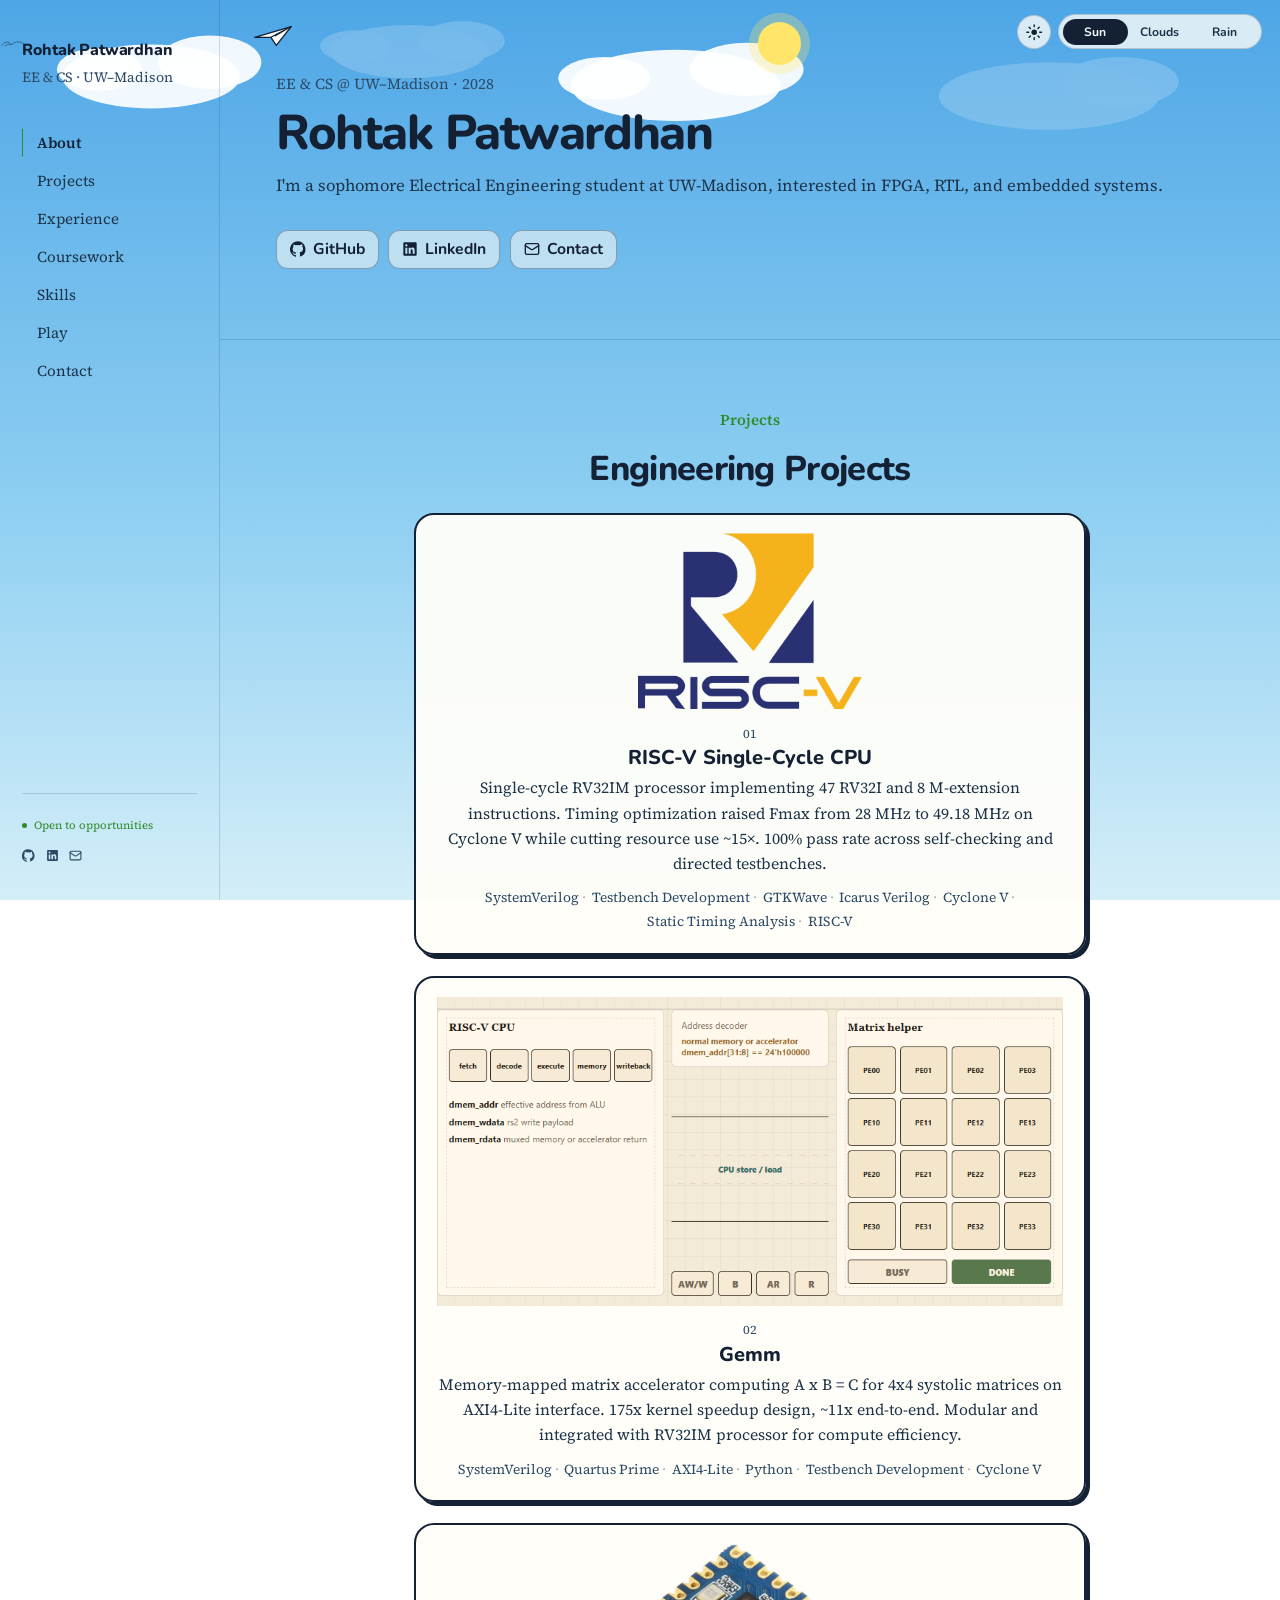
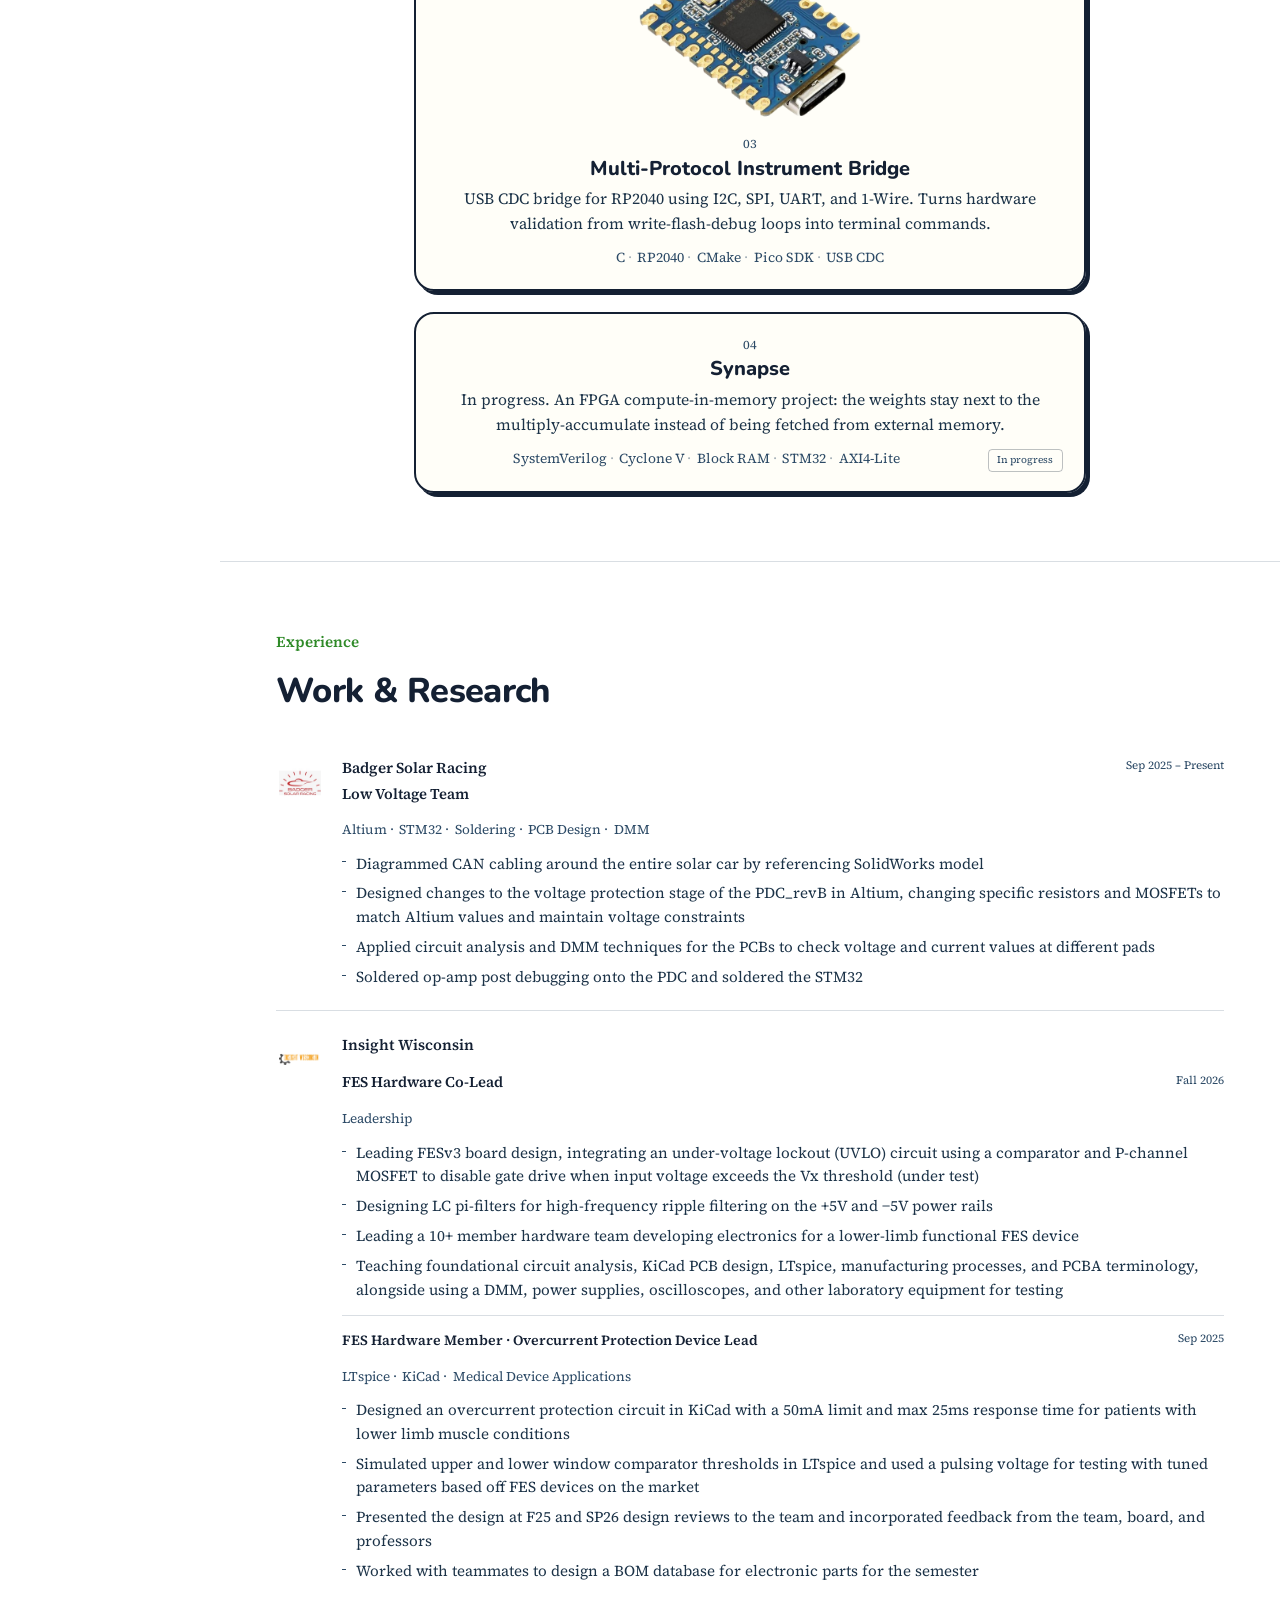
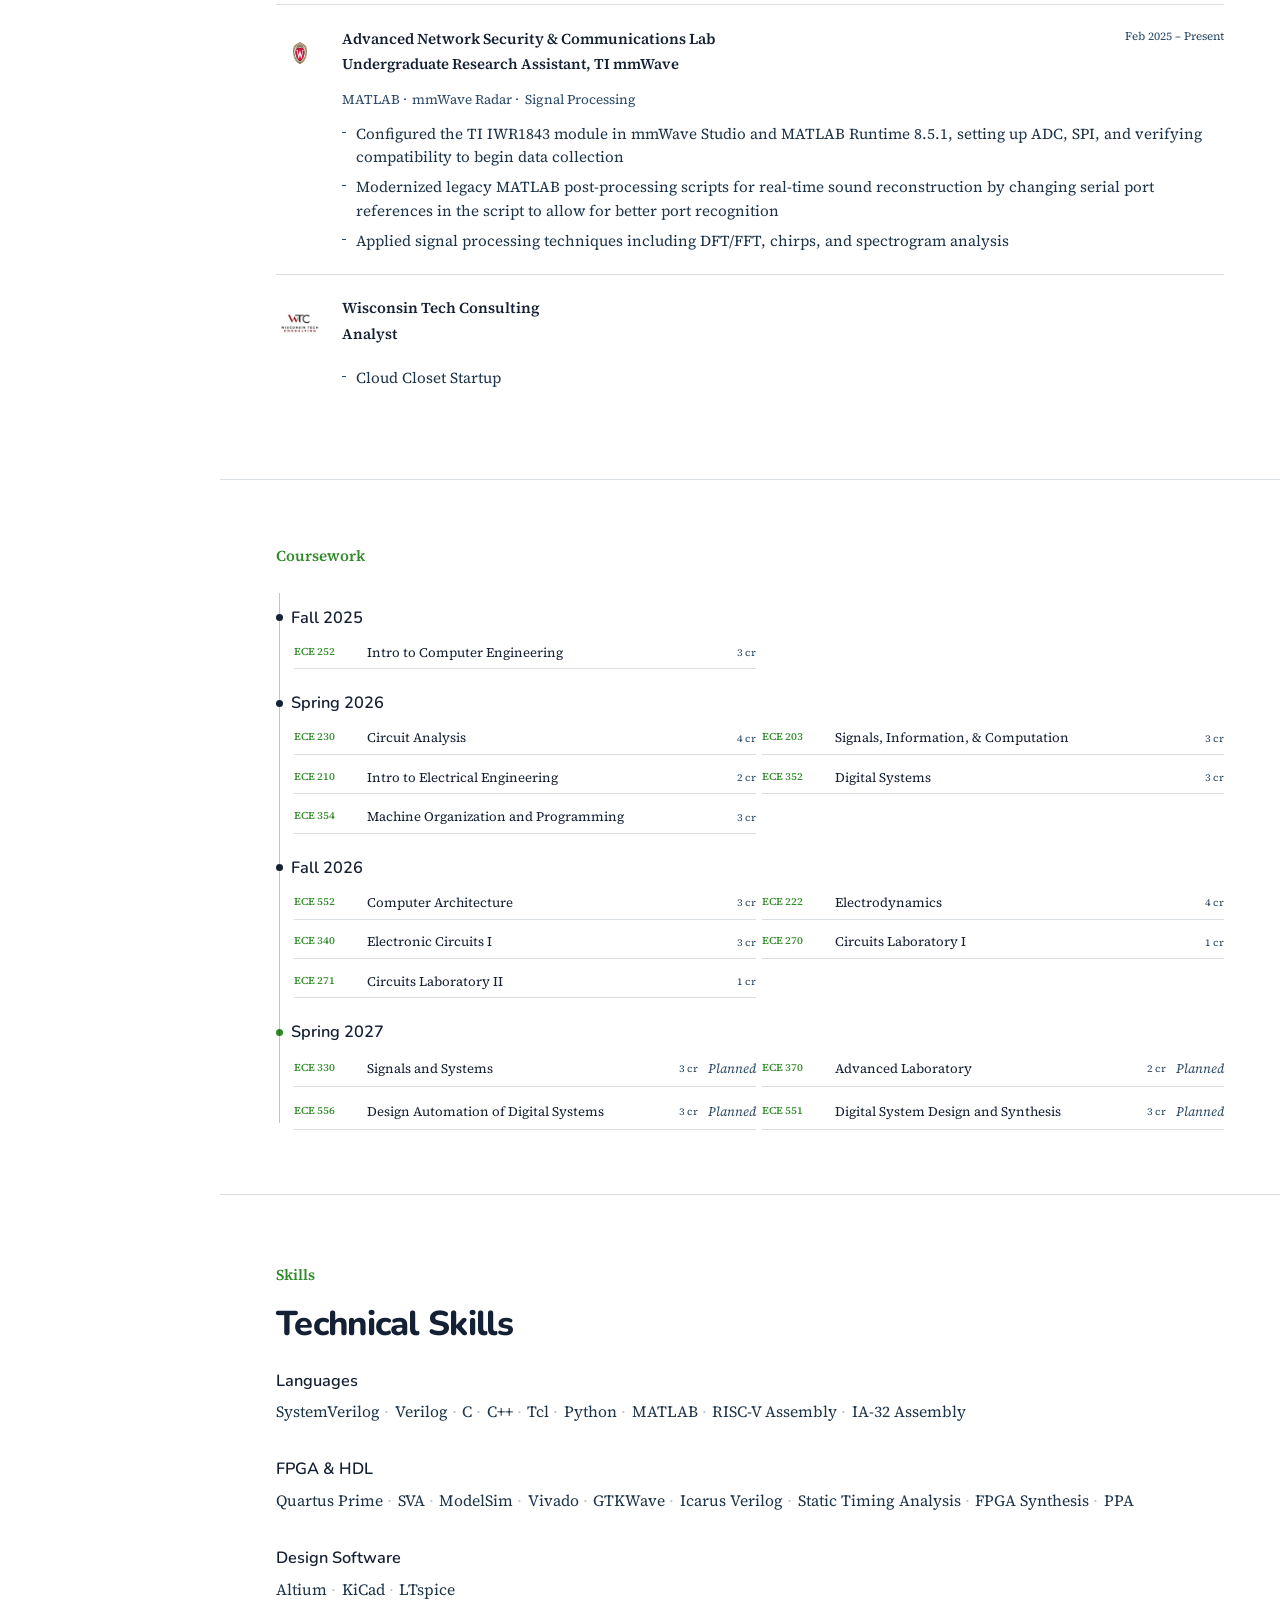
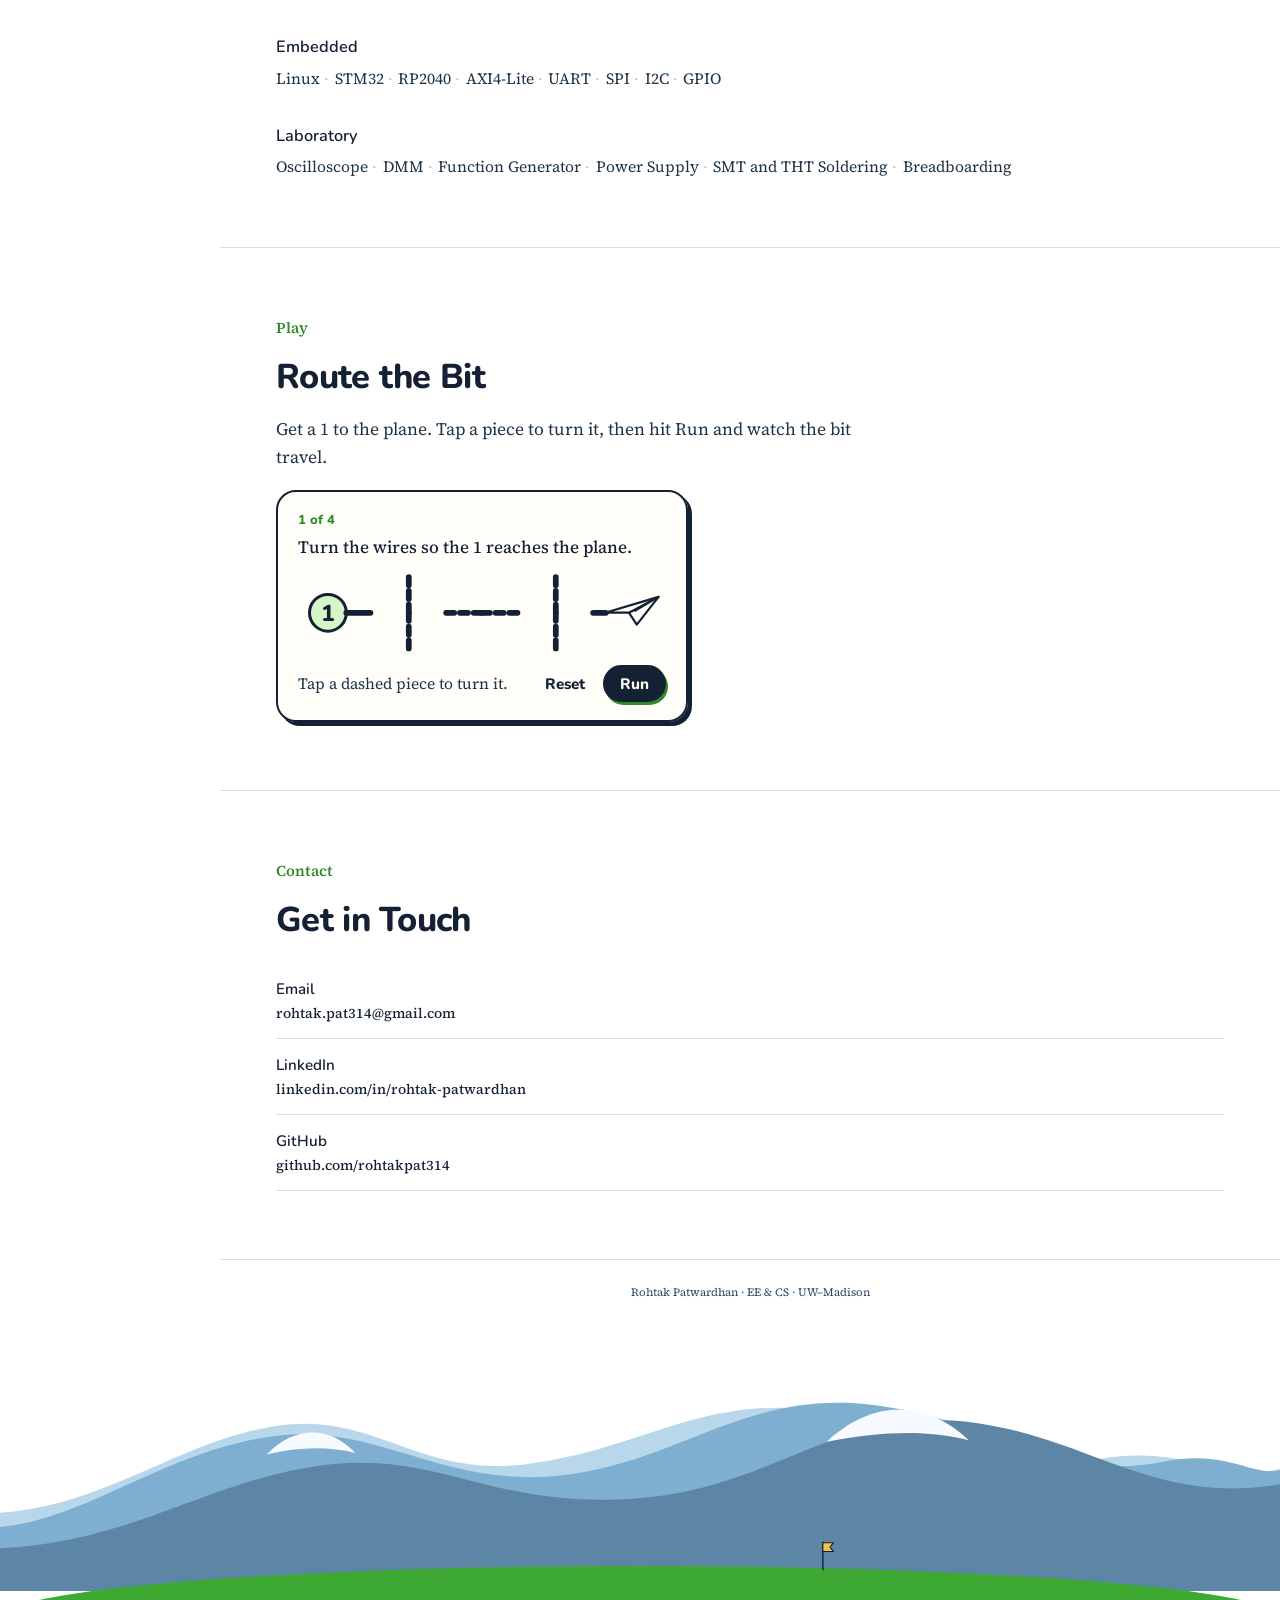
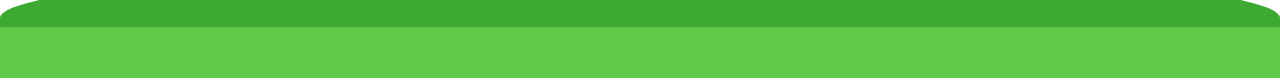
==== index.html @ ba129f8b "Add Route the Bit, a gate puzzle, and draw the projects as paper cards. Co-authored-by: Cursor <curs" ====
<!DOCTYPE html>
<html lang="en">
<head>
  <meta charset="UTF-8" />
  <meta name="viewport" content="width=device-width, initial-scale=1.0" />
  <title>Rohtak Patwardhan</title>
  <meta name="description" content="Rohtak Patwardhan, EE & CS student at UW–Madison. Computer architecture, RTL design, FPGA verification, embedded systems, and AXI4-Lite accelerator work." />
  <meta property="og:title" content="Rohtak Patwardhan" />
  <meta property="og:description" content="EE & CS @ UW–Madison. Computer architecture, RTL design, FPGA verification, and embedded systems." />
  <meta property="og:type" content="website" />
  <meta property="og:url" content="https://rohtakpatwardhan.com" />
  <meta property="og:image" content="https://rohtakpatwardhan.com/brand_assets/og-image.png" />
  <meta property="og:image:width" content="1200" />
  <meta property="og:image:height" content="630" />
  <meta name="twitter:card" content="summary_large_image" />
  <meta name="twitter:title" content="Rohtak Patwardhan" />
  <meta name="twitter:description" content="EE & CS @ UW–Madison. Computer architecture, RTL design, FPGA verification, and embedded systems." />
  <meta name="twitter:image" content="https://rohtakpatwardhan.com/brand_assets/og-image.png" />
  <link rel="icon" href="data:image/svg+xml,<svg xmlns='http://www.w3.org/2000/svg' viewBox='0 0 32 32'><rect width='32' height='20' fill='%235aaee8'/><rect y='20' width='32' height='12' fill='%234cba3e'/><text x='50%25' y='42%25' dominant-baseline='middle' text-anchor='middle' font-family='Georgia,serif' font-size='11' font-weight='600' fill='%23142033'>RP</text></svg>" />
  <link rel="preconnect" href="https://fonts.googleapis.com" />
  <link rel="preconnect" href="https://fonts.gstatic.com" crossorigin />
  <link href="https://fonts.googleapis.com/css2?family=Nunito:wght@600;700;800&family=Source+Serif+4:opsz,wght@8..60,400;8..60,500&display=swap" rel="stylesheet" />
  <link rel="stylesheet" href="sky.css" />
  <link rel="stylesheet" href="gates.css" />
  <style>
  :root {
    --bg:          #7ec4ef;
    --sb-bg:       transparent;
    --surface:     transparent;
    --surface-2:   #d4eef9;
    --border:      rgba(20, 50, 80, 0.16);
    --border-2:    rgba(20, 50, 80, 0.28);
    --accent:      #2f8a28;
    --accent-b:    #2f8a28;
    --accent-dim:  transparent;
    --accent-glow: transparent;
    --text:        #142033;
    --text-2:      #1c3348;
    --text-3:      #2c4a66;
    --green:       #2f8a28;
    --sb-w:        220px;
  }

  *, *::before, *::after { box-sizing: border-box; margin: 0; padding: 0; }

  html { scroll-behavior: smooth; }
  body {
    background: linear-gradient(180deg, var(--sky-top) 0%, var(--sky-mid) 56%, var(--sky-bottom) 100%);
    background-attachment: fixed;
    color: var(--text);
    font-family: 'Source Serif 4', Georgia, serif; font-size: 17.5px;
    line-height: 1.6; -webkit-font-smoothing: antialiased; overflow-x: hidden;
    padding-bottom: 0;
  }
  ::selection { background: #d7f5c8; color: var(--text); }
  #about { background: transparent; }
  #education { padding: 4rem 0; }
  ::-webkit-scrollbar { width: 3px; }
  ::-webkit-scrollbar-track { background: var(--bg); }
  ::-webkit-scrollbar-thumb { background: var(--border-2); border-radius: 2px; }

  /* ── Sidebar ─────────────────────────────── */
  .sidebar {
    position: fixed; top: 0; left: 0; bottom: 0;
    width: var(--sb-w); background: var(--sb-bg);
    border-right: 1px solid var(--border);
    display: flex; flex-direction: column;
    padding: 2.4rem 1.4rem; z-index: 100;
  }

  .sb-logo { margin-bottom: 2.2rem; }
  .sb-name { font-size: 1rem; font-weight: 600; color: var(--text); letter-spacing: -0.01em; }
  .sb-sub  { font-size: 0.88rem; color: var(--text-3); margin-top: 0.15rem; }

  .nav-track { position: relative; display: flex; flex-direction: column; gap: 0.02rem; flex: 1; }

  .nav-indicator {
    position: absolute; left: 0; top: 0;
    width: 1px; height: 32px;
    background: var(--accent);
    transition: transform 0.25s ease, height 0.2s ease;
  }

  .s-link {
    display: flex; align-items: center; gap: 0.6rem;
    padding: 0.52rem 0.7rem 0.52rem 0.9rem;
    font-size: 0.95rem; font-weight: 400;
    color: var(--text-2); text-decoration: none;
    border-radius: 0 5px 5px 0; cursor: pointer;
    border: none; background: none; font-family: inherit;
    transition: color 0.18s ease, background 0.18s ease;
    position: relative; z-index: 1;
  }

  .s-icon { display: none; }
  .s-link:hover { color: var(--text); }
  .s-link.active { color: var(--text); font-weight: 600; }

  .sb-bottom {
    margin-top: auto; padding-top: 1.4rem;
    border-top: 1px solid var(--border);
    display: flex; flex-direction: column; gap: 0.9rem;
  }
  .sb-status { display: flex; align-items: center; gap: 0.4rem; font-size: 0.69rem; color: var(--green); }
  .sb-dot {
    width: 5px; height: 5px; border-radius: 50%; background: var(--green); flex-shrink: 0;
  }
  .sb-socials { display: flex; gap: 0.65rem; }
  .sb-social {
    display: flex; align-items: center; justify-content: center;
    color: var(--text-3); text-decoration: none;
  }
  .sb-social:hover { color: var(--text); }

  .sb-resume {
    display: inline-flex; align-items: center; gap: 0.35rem;
    font-size: 0.92rem; font-family: inherit;
    color: var(--text); text-decoration: underline; text-underline-offset: 3px;
  }
  .sb-resume:hover { color: var(--accent); }

  /* ── Main ────────────────────────────────── */
  .main {
    margin-left: var(--sb-w);
    min-height: 100vh;
    position: relative;
    z-index: 1;
  }
  h1, h2, h3, .sec-heading, .hero-name, .sb-name, .proj-name,
  .cw-term-label, .skills-cat-label, .contact-platform {
    font-family: 'Nunito', sans-serif;
    font-weight: 800;
  }

  .container { width: 100%; max-width: 72rem; margin: 0 auto; padding: 0 3.5rem; position: relative; z-index: 1; }

  /* ── Sections ────────────────────────────── */
  section { padding: 4.25rem 0; border-bottom: 1px solid var(--border); }
  section:last-of-type { border-bottom: none; }

  .sec-label {
    font-size: 0.95rem; font-weight: 600;
    color: var(--accent);
    margin-bottom: 1.1rem;
  }

  .sec-heading {
    font-size: clamp(1.7rem, 3vw, 2.15rem);
    font-weight: 800; letter-spacing: -0.02em; line-height: 1.12;
    color: var(--text); margin-bottom: 1.5rem;
  }
  .sec-sub { font-size: 0.9rem; color: var(--text-2); line-height: 1.8; max-width: 500px; margin-bottom: 2.5rem; }

  /* ── Reveal ──────────────────────────────── */
  .reveal { opacity: 1; }

  /* ── ABOUT ───────────────────────────────── */
  #about { padding: 4.5rem 0 3.25rem; display: block; position: relative; }
  #about .container { text-align: left; position: relative; }

  .hero-kicker {
    font-size: 0.95rem; color: var(--text-3); margin-bottom: 0.7rem;
  }
  .hero-name {
    font-size: clamp(2.3rem, 4.4vw, 3.05rem);
    font-weight: 800; letter-spacing: -0.03em; line-height: 1.05;
    color: var(--text); margin-bottom: 0.85rem;
  }
  .hero-bio {
    font-size: 1.05rem; color: var(--text-2); line-height: 1.7; margin: 0 0 1.8rem;
    display: flex; flex-direction: column; gap: 0.9rem;
  }
  .hero-link { color: var(--text); text-decoration: underline; text-underline-offset: 3px; }
  .hero-socials { display: flex; gap: 0.6rem; flex-wrap: wrap; margin-bottom: 1.15rem; }
  .social-btn {
    display: inline-flex; align-items: center; gap: 0.45rem;
    padding: 0.38rem 0.8rem;
    background: rgba(255, 254, 248, 0.55); color: var(--text);
    font-family: 'Nunito', sans-serif;
    font-size: 0.98rem; font-weight: 700;
    text-decoration: none;
    border: 1px solid rgba(20, 32, 51, 0.35); border-radius: 12px;
    cursor: pointer;
  }
  .social-btn:hover { background: rgba(255, 254, 248, 0.9); }
  .social-btn:active { background: #fff; }
  .hero-actions { display: flex; gap: 1.15rem; flex-wrap: wrap; margin-bottom: 0; }

  /* Buttons */
  .btn-primary, .btn-ghost {
    display: inline-flex; align-items: center;
    padding: 0; background: none; color: var(--text);
    font-size: 1.02rem; font-weight: 400; font-family: inherit;
    border: none; border-radius: 0; cursor: pointer;
    text-decoration: underline; text-underline-offset: 3px;
  }
  .btn-primary svg { display: none; }
  .btn-primary:hover, .btn-ghost:hover { color: var(--accent); }
  .btn-primary:active, .btn-ghost:active { color: var(--text); }

  /* ── Chips ───────────────────────────────── */
  .chip {
    display: inline-block; font-size: 0.67rem; font-weight: 400;
    color: var(--text-3); border: 1px solid var(--border);
    padding: 0.18rem 0.55rem; border-radius: 4px;
  }

  /* ── PROJECTS ────────────────────────────── */
  .proj-grid {
    display: grid; grid-template-columns: repeat(2,1fr);
    gap: 1px; background: var(--border);
    border: 1px solid var(--border); border-radius: 5px; overflow: hidden;
  }
  #proj-fallback {
    display: flex;
    flex-direction: column;
    gap: 1.35rem;
    margin: 0.4rem auto 0;
    max-width: 42rem;
  }
  #projects .sec-label,
  #projects .sec-heading,
  #proj-fallback .proj-body { text-align: center; }
  #proj-fallback .proj-gallery { display: flex; justify-content: center; }
  #proj-fallback .proj-footer { justify-content: center; }
  #proj-fallback .proj-tools { justify-content: center; }

  .proj-card { overflow: hidden; background: transparent; }
  #proj-fallback .proj-card {
    background: rgba(255, 254, 248, 0.94);
    border: 2px solid #142033;
    border-radius: 20px;
    box-shadow: 4px 4px 0 #142033;
    padding: 1.15rem 1.3rem 1.2rem;
    color: #142033;
    transition: background 0.18s ease, box-shadow 0.18s ease, transform 0.18s ease;
  }
  #proj-fallback .proj-card:hover {
    background: #fffef8;
    box-shadow: 6px 6px 0 #142033;
    transform: translate(-1px, -2px);
  }
  html[data-time="night"] #proj-fallback .proj-card {
    box-shadow: 4px 4px 0 rgba(244, 241, 228, 0.45);
  }
  html[data-time="night"] #proj-fallback .proj-card:hover {
    box-shadow: 6px 6px 0 rgba(244, 241, 228, 0.55);
  }
  #proj-fallback .proj-card:focus-visible {
    outline: 2px solid var(--accent);
    outline-offset: 3px;
  }
  #proj-fallback .proj-num,
  #proj-fallback .proj-tools .chip,
  #proj-fallback .proj-status { color: #2c4a66; }
  #proj-fallback .proj-name { color: #142033; }
  #proj-fallback .proj-desc { color: #1c3348; }
  #proj-fallback .proj-tools .chip:not(:last-child)::after { color: rgba(20, 50, 80, 0.4); }
  #proj-fallback .proj-status { border-color: rgba(20, 32, 51, 0.28); }
  #proj-fallback .proj-card > .proj-body:first-child { padding-top: 0.15rem; }

  .proj-gallery {
    background: transparent;
  }
  .proj-gallery img { width: 100%; height: auto; display: block; }
  .proj-gallery img.pg-contain {
    width: auto; max-width: 16rem; max-height: 11rem;
    object-fit: contain; background: transparent; padding: 0;
  }
  .proj-gallery img.pg-diagram {
    width: 100%; height: auto; object-fit: contain;
    background: transparent; padding: 0;
  }
  .proj-gallery-overlay {
    position: absolute; inset: 0;
    display: flex; align-items: flex-end; justify-content: space-between;
    padding: 0.75rem; opacity: 0; transition: opacity 0.2s ease;
  }
  .proj-gallery:hover .proj-gallery-overlay { opacity: 1; background: rgba(0,0,0,0.4); }
  .gallery-btn {
    display: inline-flex; align-items: center; gap: 0.4rem;
    font-size: 0.69rem; font-weight: 500; color: #fff;
    background: rgba(0,0,0,0.65); padding: 0.3rem 0.65rem;
    border-radius: 3px; border: 1px solid rgba(255,255,255,0.12); cursor: pointer;
    transition: background 0.15s ease;
  }
  .gallery-btn:hover { background: rgba(0,0,0,0.85); }
  .gallery-count { font-size: 0.67rem; color: rgba(255,255,255,0.5); }

  .proj-body { padding: 0.9rem 0 0; }
  .proj-num  { font-size: 0.78rem; color: var(--text-3); margin-bottom: 0.15rem; }
  .proj-name { font-size: 1.25rem; font-weight: 800; color: var(--text); margin-bottom: 0.35rem; line-height: 1.2; }
  .proj-desc { font-size: 0.98rem; color: var(--text-2); line-height: 1.6; margin-bottom: 0.55rem; }
  .proj-footer { padding-top: 0.15rem; display: flex; align-items: baseline; justify-content: space-between; gap: 0.75rem; }
  .proj-tools { display: flex; flex-wrap: wrap; gap: 0.15rem 0.35rem; flex: 1; }
  .proj-docs {
    display: inline-flex; align-items: center; gap: 0.3rem;
    font-size: 0.86rem; color: var(--text-3);
    text-decoration: underline; text-underline-offset: 3px;
    white-space: nowrap; flex-shrink: 0;
  }
  .proj-docs:hover { color: var(--text); }

  .proj-tools .chip {
    color: var(--text-3); border: none; background: none; padding: 0; font-size: 0.86rem;
  }
  .proj-tools .chip:not(:last-child)::after { content: "  ·"; color: var(--border-2); }

  a.proj-card { text-decoration: none; color: inherit; display: flex; flex-direction: column; cursor: pointer; }
  .proj-card-hint { display: none; }
  .proj-gallery::after { content: none; }
  .proj-placeholder { width: 100%; height: 100%; background: var(--surface-2); display: flex; flex-direction: column; align-items: center; justify-content: center; gap: 0.75rem; }
  .proj-placeholder-badge { font-size: 0.6rem; color: var(--text-3); letter-spacing: 0.12em; text-transform: uppercase; border: 1px solid var(--border); padding: 0.2rem 0.6rem; border-radius: 3px; }
  .proj-status { font-size: 0.62rem; color: var(--text-3); white-space: nowrap; border: 1px solid var(--border); padding: 0.18rem 0.55rem; border-radius: 4px; flex-shrink: 0; }
  .proj-collab { font-size: 0.62rem; color: var(--text-3); margin-bottom: 0.6rem; }

  /* ── EXPERIENCE ──────────────────────────── */
  .timeline { display: flex; flex-direction: column; }
  .tl-card { padding: 1.35rem 0; background: transparent; border-bottom: 1px solid var(--border); display: flex; gap: 1.1rem; align-items: flex-start; }
  .tl-card:last-child { border-bottom: none; }
  .tl-logo-wrap {
    width: 48px; height: 48px; flex-shrink: 0; margin-top: 0.15rem;
    display: flex; align-items: center; justify-content: center;
    overflow: hidden;
  }
  .tl-logo { max-width: 88%; max-height: 88%; object-fit: contain; display: block; }
  .tl-body { flex: 1; min-width: 0; }
  .tl-header { display: flex; align-items: flex-start; justify-content: space-between; gap: 1rem; flex-wrap: wrap; margin-bottom: 0.25rem; }
  .tl-org  { font-size: 0.95rem; font-weight: 600; color: var(--text); margin-bottom: 0.15rem; }
  .tl-role { font-size: 0.93rem; font-weight: 600; color: var(--text); margin-bottom: 0.5rem; }
  .tl-date { font-size: 0.71rem; color: var(--text-3); white-space: nowrap; flex-shrink: 0; }
  .tl-tags { display: flex; flex-wrap: wrap; gap: 0.15rem 0.35rem; }
  .tl-tags .chip { color: var(--text-3); border: none; background: none; padding: 0; font-size: 0.84rem; }
  .tl-tags .chip:not(:last-child)::after { content: "  ·"; }
  .tl-bullets { list-style: none; margin-top: 0.7rem; display: flex; flex-direction: column; gap: 0.4rem; }
  .tl-bullets li { font-size: 0.95rem; color: var(--text-2); line-height: 1.55; padding-left: 0.9rem; position: relative; }
  .tl-bullets li::before {
    content: ''; position: absolute; left: 0; top: 0.65em;
    width: 4px; height: 1px; background: var(--text-3);
  }
  .tl-org--spaced { margin-bottom: 0.85rem; }
  .tl-roles-list { display: flex; flex-direction: column; }
  .tl-role-section + .tl-role-section { border-top: 1px solid var(--border); margin-top: 0.85rem; padding-top: 0.85rem; }
  .tl-header--compact { margin-bottom: 0.35rem; }
  .tl-role--sm { font-size: 0.88rem; }

  /* ── COURSEWORK ──────────────────────────── */
  .cw-flow {
    display: flex; flex-direction: column; align-items: stretch; gap: 0.15rem;
    position: relative; padding-left: 1.15rem;
  }
  .cw-flow::before {
    content: ''; position: absolute; left: 3px; top: 0.45rem; bottom: 0.45rem;
    width: 1px; background: var(--border-2);
  }
  .cw-term { min-width: 0; }
  .cw-term-label {
    font-size: 1.02rem; font-weight: 600; color: var(--text);
    display: flex; align-items: center; gap: 0.5rem;
    margin: 1.15rem 0 0.35rem;
  }
  .cw-term-label::before {
    content: ''; width: 7px; height: 7px; border-radius: 50%; flex-shrink: 0;
    background: var(--text); box-shadow: none;
    margin-left: -1.15rem;
  }
  .cw-term--next .cw-term-label { color: var(--text); }
  .cw-term--next .cw-term-label::before { background: var(--accent-b); }
  .cw-nodes {
    display: grid; grid-template-columns: 1fr 1fr; gap: 0.4rem;
  }
  .cw-node {
    background: transparent; border: none; border-bottom: 1px solid var(--border);
    border-radius: 0; padding: 0.45rem 0;
  }
  .cw-term--next .cw-node { border-color: var(--border); background: transparent; }
  .cw-row-top { display: flex; align-items: center; gap: 0.4rem 0.65rem; flex-wrap: wrap; }
  .cw-code { font-size: 0.66rem; font-weight: 500; color: var(--accent); flex-shrink: 0; width: 62px; }
  .cw-name { font-size: 0.82rem; color: var(--text); flex: 1; min-width: 8rem; line-height: 1.35; }
  .cw-cred { font-size: 0.64rem; color: var(--text-3); flex-shrink: 0; }
  .cw-badge {
    font-size: 0.82rem; font-style: italic; font-weight: 400;
    color: var(--text-3); border: none; padding: 0; margin-left: auto; flex-shrink: 0;
  }
  .cw-flow-link { display: none; }
  .cw-flow-line { flex: 0 0 0.55rem; width: 1px; background: var(--border-2); }
  .cw-flow-link svg { flex-shrink: 0; transform: rotate(90deg); }
  @media (max-width: 620px) {
    .cw-nodes { grid-template-columns: 1fr; }
  }

  /* ── SKILLS ──────────────────────────────── */
  .skills-grid { display: flex; flex-direction: column; gap: 2rem; }
  .skills-cat-label {
    font-size: 1.02rem; font-weight: 600; color: var(--text); margin-bottom: 0.35rem;
  }
  .skills-chips { display: flex; flex-wrap: wrap; gap: 0.15rem 0.35rem; }
  .skills-chips .chip {
    color: var(--text-2); border: none; background: none; padding: 0; font-size: 0.98rem;
  }
  .skills-chips .chip:not(:last-child)::after { content: "  ·"; color: var(--border-2); }

  /* ── CONTACT ─────────────────────────────── */
  .contact-links { display: flex; flex-direction: column; }
  .contact-card {
    display: flex; align-items: center; gap: 1rem;
    background: transparent; padding: 0.85rem 0;
    border-bottom: 1px solid var(--border);
    text-decoration: none; color: var(--text);
  }
  .contact-card:hover { color: var(--accent); }
  .contact-icon { display: none; }
  .contact-platform { font-size: 0.95rem; font-weight: 600; color: var(--text); margin-bottom: 0.05rem; }
  .contact-value { font-size: 0.88rem; font-weight: 500; color: var(--text); }
  .contact-arrow { display: none; }

  /* ── FOOTER ──────────────────────────────── */
  .site-footer { padding: 1.5rem 3rem; text-align: center; font-size: 0.7rem; color: var(--text-3); border-top: 1px solid var(--border); }

  /* ── LIGHTBOX ────────────────────────────── */
  #lightbox {
    position: fixed; inset: 0; z-index: 500;
    background: rgba(0,0,0,0.95);
    display: flex; flex-direction: column; align-items: center; justify-content: center;
    opacity: 0; pointer-events: none; transition: opacity 0.2s ease;
  }
  #lightbox.open { opacity: 1; pointer-events: all; }
  .lb-header {
    position: absolute; top: 0; left: 0; right: 0;
    display: flex; align-items: center; justify-content: space-between;
    padding: 1rem 1.5rem; border-bottom: 1px solid var(--border); background: var(--bg);
  }
  .lb-title { font-size: 0.88rem; font-weight: 500; }
  .lb-meta  { font-size: 0.71rem; color: var(--text-3); }
  .lb-close { width: 32px; height: 32px; border-radius: 4px; background: none; border: 1px solid var(--border); color: var(--text-2); cursor: pointer; display: flex; align-items: center; justify-content: center; transition: background 0.15s ease; }
  .lb-close:hover { background: var(--surface-2); }
  .lb-img-wrap { max-width: min(90vw,960px); width: 100%; }
  .lb-img-wrap img { width: 100%; max-height: 70vh; object-fit: contain; border: 1px solid var(--border); transition: opacity 0.18s ease; }
  .lb-nav { position: absolute; top: 50%; transform: translateY(-50%); width: 100%; padding: 0 0.75rem; display: flex; align-items: center; justify-content: space-between; pointer-events: none; }
  .lb-nav-btn { width: 38px; height: 38px; border-radius: 4px; background: var(--surface); border: 1px solid var(--border); color: var(--text-2); cursor: pointer; pointer-events: all; display: flex; align-items: center; justify-content: center; transition: background 0.15s ease; }
  .lb-nav-btn:hover { background: var(--surface-2); color: var(--text); }
  .lb-dots { display: flex; gap: 0.4rem; margin-top: 1rem; }
  .lb-dot { width: 6px; height: 6px; border-radius: 50%; background: var(--border-2); border: none; cursor: pointer; padding: 0; transition: background 0.15s ease; }
  .lb-dot.active { background: var(--text-2); }

  /* ── Keyframes ───────────────────────────── */
  #scroll-progress {
    position: fixed; top: 0; left: var(--sb-w); right: 0;
    height: 1px; z-index: 999; pointer-events: none;
    background: transparent;
  }
  #scroll-fill {
    height: 100%; width: 0%;
    background: var(--accent);
    transition: width 0.08s linear;
  }
  @media (max-width: 800px) { #scroll-progress { left: 0; } }

  @keyframes fadeIn  { from { opacity: 0; } to { opacity: 1; } }

  @media (max-width: 800px) {
    :root { --sb-w: 0px; }
    .sidebar { display: none; }
    body { padding-bottom: 0; }
    .container { padding: 0 1.35rem; }
    .site-footer { padding: 1.5rem 1.35rem; }
  }

  /* ── Mobile Nav ──────────────────────────── */
  .mobile-nav {
    display: none;
    position: fixed; bottom: 0; left: 0; right: 0; z-index: 200;
    background: transparent; border-top: none;
    padding: 0.4rem 0.5rem env(safe-area-inset-bottom, 0);
    justify-content: space-around; align-items: center;
  }
  @media (max-width: 800px) { .mobile-nav { display: flex; } }
  .mn-btn {
    display: flex; flex-direction: column; align-items: center; gap: 0.2rem;
    background: none; border: none; color: var(--text-3); cursor: pointer;
    font-family: inherit; font-size: 0.58rem; font-weight: 500;
    padding: 0.4rem 0.6rem; border-radius: 6px;
    transition: color 0.15s ease, background 0.15s ease;
    letter-spacing: 0.04em;
  }
  .mn-btn svg { width: 18px; height: 18px; }
  .mn-btn:hover, .mn-btn.active { color: var(--text); }
  </style>
</head>
<body>
<div id="scroll-progress"><div id="scroll-fill"></div></div>

<!-- ═══ SIDEBAR ═══ -->
<aside class="sidebar">
  <div class="sb-logo">
    <div class="sb-name">Rohtak Patwardhan</div>
    <div class="sb-sub">EE &amp; CS · UW–Madison</div>
  </div>

  <div class="nav-track" id="nav-track">
    <div class="nav-indicator" id="nav-indicator"></div>

    <button class="s-link active" data-section="about" onclick="scrollToSection('about')">
      <svg class="s-icon" viewBox="0 0 24 24" fill="none" stroke="currentColor" stroke-width="2" stroke-linecap="round" stroke-linejoin="round"><circle cx="12" cy="8" r="4"/><path d="M5.2 20a7 7 0 0 1 13.6 0"/></svg>
      About
    </button>
    <button class="s-link" data-section="projects" onclick="scrollToSection('projects')">
      <svg class="s-icon" viewBox="0 0 24 24" fill="none" stroke="currentColor" stroke-width="2" stroke-linecap="round" stroke-linejoin="round"><rect x="3" y="3" width="7" height="7"/><rect x="14" y="3" width="7" height="7"/><rect x="14" y="14" width="7" height="7"/><rect x="3" y="14" width="7" height="7"/></svg>
      Projects
    </button>
    <button class="s-link" data-section="experience" onclick="scrollToSection('experience')">
      <svg class="s-icon" viewBox="0 0 24 24" fill="none" stroke="currentColor" stroke-width="2" stroke-linecap="round" stroke-linejoin="round"><rect x="2" y="7" width="20" height="14" rx="2"/><path d="M16 7V5a2 2 0 0 0-2-2h-4a2 2 0 0 0-2 2v2"/></svg>
      Experience
    </button>
    <button class="s-link" data-section="education" onclick="scrollToSection('education')">
      <svg class="s-icon" viewBox="0 0 24 24" fill="none" stroke="currentColor" stroke-width="2" stroke-linecap="round" stroke-linejoin="round"><path d="M22 10v6M2 10l10-5 10 5-10 5z"/><path d="M6 12v5c0 2 2 3 6 3s6-1 6-3v-5"/></svg>
      Coursework
    </button>
    <button class="s-link" data-section="skills" onclick="scrollToSection('skills')">
      <svg class="s-icon" viewBox="0 0 24 24" fill="none" stroke="currentColor" stroke-width="2" stroke-linecap="round" stroke-linejoin="round"><polyline points="16 18 22 12 16 6"/><polyline points="8 6 2 12 8 18"/></svg>
      Skills
    </button>
    <button class="s-link" data-section="play" onclick="scrollToSection('play')">
      <svg class="s-icon" viewBox="0 0 24 24" fill="none" stroke="currentColor" stroke-width="2" stroke-linecap="round" stroke-linejoin="round"><path d="M5 6h6a6 6 0 0 1 0 12H5z"/><path d="M4 12H2M17 12h5"/></svg>
      Play
    </button>
    <button class="s-link" data-section="contact" onclick="scrollToSection('contact')">
      <svg class="s-icon" viewBox="0 0 24 24" fill="none" stroke="currentColor" stroke-width="2" stroke-linecap="round" stroke-linejoin="round"><rect x="2" y="4" width="20" height="16" rx="2"/><path d="m22 7-8.97 5.7a1.94 1.94 0 0 1-2.06 0L2 7"/></svg>
      Contact
    </button>
  </div>

  <div class="sb-bottom">
    <div class="sb-status"><div class="sb-dot"></div>Open to opportunities</div>
    <div class="sb-socials">
      <a href="https://github.com/rohtakpat314" target="_blank" rel="noopener" class="sb-social" title="GitHub">
        <svg width="13" height="13" viewBox="0 0 24 24" fill="currentColor"><path d="M12 .3a12 12 0 0 0-3.8 23.4c.6.1.8-.3.8-.6v-2c-3.3.7-4-1.6-4-1.6-.5-1.4-1.3-1.8-1.3-1.8-1-.7.1-.7.1-.7 1.1.1 1.7 1.1 1.7 1.1 1 1.7 2.6 1.2 3.2.9.1-.7.4-1.2.7-1.5-2.6-.3-5.4-1.3-5.4-5.8 0-1.3.5-2.4 1.2-3.2-.1-.3-.5-1.5.1-3.2 0 0 1-.3 3.3 1.2a11.5 11.5 0 0 1 6 0C17.3 4.7 18.3 5 18.3 5c.7 1.7.2 2.9.1 3.2.8.8 1.2 1.9 1.2 3.2 0 4.5-2.8 5.5-5.4 5.8.4.4.8 1.1.8 2.2v3.3c0 .3.2.7.8.6A12 12 0 0 0 12 .3"/></svg>
      </a>
      <a href="https://www.linkedin.com/in/rohtak-patwardhan" target="_blank" rel="noopener" class="sb-social" title="LinkedIn">
        <svg width="13" height="13" viewBox="0 0 24 24" fill="currentColor"><path d="M20.5 2h-17A1.5 1.5 0 0 0 2 3.5v17A1.5 1.5 0 0 0 3.5 22h17a1.5 1.5 0 0 0 1.5-1.5v-17A1.5 1.5 0 0 0 20.5 2zM8 19H5v-9h3zM6.5 8.25A1.75 1.75 0 1 1 8.3 6.5a1.78 1.78 0 0 1-1.8 1.75zM19 19h-3v-4.74c0-1.42-.6-1.93-1.38-1.93A1.74 1.74 0 0 0 13 14.19a.66.66 0 0 0 0 .14V19h-3v-9h2.9v1.3a3.11 3.11 0 0 1 2.7-1.4c1.55 0 3.36.86 3.36 3.66z"/></svg>
      </a>
      <a href="mailto:rohtak.pat314@gmail.com" class="sb-social" title="Email">
        <svg width="13" height="13" viewBox="0 0 24 24" fill="none" stroke="currentColor" stroke-width="2" stroke-linecap="round" stroke-linejoin="round"><rect x="2" y="4" width="20" height="16" rx="2"/><path d="m22 7-8.97 5.7a1.94 1.94 0 0 1-2.06 0L2 7"/></svg>
      </a>
    </div>
  </div>
</aside>

<!-- ═══ MOBILE NAV ═══ -->
<nav class="mobile-nav" id="mobile-nav">
  <button class="mn-btn active" data-section="about" onclick="scrollToSection('about')">
    <svg viewBox="0 0 24 24" fill="none" stroke="currentColor" stroke-width="2" stroke-linecap="round" stroke-linejoin="round"><circle cx="12" cy="8" r="4"/><path d="M5.2 20a7 7 0 0 1 13.6 0"/></svg>
    About
  </button>
  <button class="mn-btn" data-section="projects" onclick="scrollToSection('projects')">
    <svg viewBox="0 0 24 24" fill="none" stroke="currentColor" stroke-width="2" stroke-linecap="round" stroke-linejoin="round"><rect x="3" y="3" width="7" height="7"/><rect x="14" y="3" width="7" height="7"/><rect x="14" y="14" width="7" height="7"/><rect x="3" y="14" width="7" height="7"/></svg>
    Projects
  </button>
  <button class="mn-btn" data-section="experience" onclick="scrollToSection('experience')">
    <svg viewBox="0 0 24 24" fill="none" stroke="currentColor" stroke-width="2" stroke-linecap="round" stroke-linejoin="round"><rect x="2" y="7" width="20" height="14" rx="2"/><path d="M16 7V5a2 2 0 0 0-2-2h-4a2 2 0 0 0-2 2v2"/></svg>
    Experience
  </button>
  <button class="mn-btn" data-section="education" onclick="scrollToSection('education')">
    <svg viewBox="0 0 24 24" fill="none" stroke="currentColor" stroke-width="2" stroke-linecap="round" stroke-linejoin="round"><path d="M22 10v6M2 10l10-5 10 5-10 5z"/><path d="M6 12v5c0 2 2 3 6 3s6-1 6-3v-5"/></svg>
    Coursework
  </button>
  <button class="mn-btn" data-section="skills" onclick="scrollToSection('skills')">
    <svg viewBox="0 0 24 24" fill="none" stroke="currentColor" stroke-width="2" stroke-linecap="round" stroke-linejoin="round"><polyline points="16 18 22 12 16 6"/><polyline points="8 6 2 12 8 18"/></svg>
    Skills
  </button>
  <button class="mn-btn" data-section="contact" onclick="scrollToSection('contact')">
    <svg viewBox="0 0 24 24" fill="none" stroke="currentColor" stroke-width="2" stroke-linecap="round" stroke-linejoin="round"><rect x="2" y="4" width="20" height="16" rx="2"/><path d="m22 7-8.97 5.7a1.94 1.94 0 0 1-2.06 0L2 7"/></svg>
    Contact
  </button>
</nav>

<!-- ═══ MAIN ═══ -->
<main class="main" id="main">

  <!-- ABOUT -->
  <section id="about" data-section="about">
    <div class="container">
      <p class="hero-kicker">EE &amp; CS @ UW–Madison · 2028</p>
      <h1 class="hero-name">Rohtak Patwardhan</h1>
      <div class="hero-bio">
        <p>I'm a sophomore Electrical Engineering student at UW-Madison, interested in FPGA, RTL, and embedded systems.</p>
      </div>
      <div class="hero-socials">
        <a class="social-btn" href="https://github.com/rohtakpat314" target="_blank" rel="noopener">
          <svg width="16" height="16" viewBox="0 0 24 24" fill="currentColor" aria-hidden="true"><path d="M12 .3a12 12 0 0 0-3.8 23.4c.6.1.8-.3.8-.6v-2c-3.3.7-4-1.6-4-1.6-.5-1.4-1.3-1.8-1.3-1.8-1-.7.1-.7.1-.7 1.1.1 1.7 1.1 1.7 1.1 1 1.7 2.6 1.2 3.2.9.1-.7.4-1.2.7-1.5-2.6-.3-5.4-1.3-5.4-5.8 0-1.3.5-2.4 1.2-3.2-.1-.3-.5-1.5.1-3.2 0 0 1-.3 3.3 1.2a11.5 11.5 0 0 1 6 0C17.3 4.7 18.3 5 18.3 5c.7 1.7.2 2.9.1 3.2.8.8 1.2 1.9 1.2 3.2 0 4.5-2.8 5.5-5.4 5.8.4.4.8 1.1.8 2.2v3.3c0 .3.2.7.8.6A12 12 0 0 0 12 .3"/></svg>
          GitHub
        </a>
        <a class="social-btn" href="https://www.linkedin.com/in/rohtak-patwardhan" target="_blank" rel="noopener">
          <svg width="16" height="16" viewBox="0 0 24 24" fill="currentColor" aria-hidden="true"><path d="M20.5 2h-17A1.5 1.5 0 0 0 2 3.5v17A1.5 1.5 0 0 0 3.5 22h17a1.5 1.5 0 0 0 1.5-1.5v-17A1.5 1.5 0 0 0 20.5 2zM8 19H5v-9h3zM6.5 8.25A1.75 1.75 0 1 1 8.3 6.5a1.78 1.78 0 0 1-1.8 1.75zM19 19h-3v-4.74c0-1.42-.6-1.93-1.38-1.93A1.74 1.74 0 0 0 13 14.19a.66.66 0 0 0 0 .14V19h-3v-9h2.9v1.3a3.11 3.11 0 0 1 2.7-1.4c1.55 0 3.36.86 3.36 3.66z"/></svg>
          LinkedIn
        </a>
        <button class="social-btn" type="button" onclick="scrollToSection('contact')">
          <svg width="16" height="16" viewBox="0 0 24 24" fill="none" stroke="currentColor" stroke-width="2" stroke-linecap="round" stroke-linejoin="round" aria-hidden="true"><rect x="2" y="4" width="20" height="16" rx="2"/><path d="m22 7-8.97 5.7a1.94 1.94 0 0 1-2.06 0L2 7"/></svg>
          Contact
        </button>
      </div>
    </div>
  </section>

  <!-- PROJECTS -->
  <section id="projects" data-section="projects">
    <div class="container">
      <p class="sec-label reveal">Projects</p>
      <h2 class="sec-heading reveal">Engineering Projects</h2>
      <div id="proj-fallback">

        <!-- 01 RV32I CPU -->
        <a href="projects/riscv-cpu.html" class="proj-card reveal">
          <div class="proj-gallery">
            <img class="pg-contain pg-logo" src="brand_assets/RISC-V-logo-square.svg.avif" alt="RISC-V logo" loading="lazy"/>
            <div class="proj-card-hint">View project <svg width="11" height="11" viewBox="0 0 24 24" fill="none" stroke="currentColor" stroke-width="2.5" stroke-linecap="round" stroke-linejoin="round"><path d="M5 12h14M12 5l7 7-7 7"/></svg></div>
          </div>
          <div class="proj-body">
            <p class="proj-num">01</p>
            <p class="proj-name">RISC-V Single-Cycle CPU</p>
            <p class="proj-desc">Single-cycle RV32IM processor implementing 47 RV32I and 8 M-extension instructions. Timing optimization raised Fmax from 28 MHz to 49.18 MHz on Cyclone V while cutting resource use ~15×. 100% pass rate across self-checking and directed testbenches.</p>
            <div class="proj-footer">
              <div class="proj-tools"><span class="chip">SystemVerilog</span><span class="chip">Testbench Development</span><span class="chip">GTKWave</span><span class="chip">Icarus Verilog</span><span class="chip">Cyclone V</span><span class="chip">Static Timing Analysis</span><span class="chip">RISC-V</span></div>
            </div>
          </div>
        </a>

        <!-- 02 AXI4-Lite Matrix Accelerator -->
        <a href="projects/axi-matrix.html" class="proj-card reveal">
          <div class="proj-gallery">
            <img class="pg-diagram" src="brand_assets/axi4_usethisone.png" alt="RV32IM CPU + 4x4 matrix accelerator architecture" loading="lazy"/>
            <div class="proj-card-hint">View project <svg width="11" height="11" viewBox="0 0 24 24" fill="none" stroke="currentColor" stroke-width="2.5" stroke-linecap="round" stroke-linejoin="round"><path d="M5 12h14M12 5l7 7-7 7"/></svg></div>
          </div>
          <div class="proj-body">
            <p class="proj-num">02</p>
            <p class="proj-name">Gemm</p>
            <p class="proj-desc">Memory-mapped matrix accelerator computing A x B = C for 4x4 systolic matrices on AXI4-Lite interface. 175x kernel speedup design, ~11x end-to-end. Modular and integrated with RV32IM processor for compute efficiency.</p>
            <div class="proj-footer">
              <div class="proj-tools"><span class="chip">SystemVerilog</span><span class="chip">Quartus Prime</span><span class="chip">AXI4-Lite</span><span class="chip">Python</span><span class="chip">Testbench Development</span><span class="chip">Cyclone V</span></div>
            </div>
          </div>
        </a>

        <!-- 03 Multi-Protocol Instrument Bridge -->
        <a href="projects/instrument-bridge.html" class="proj-card reveal">
          <div class="proj-gallery">
            <img class="pg-contain" src="brand_assets/rp2040-removebg-preview.png" alt="RP2040-Zero board" loading="lazy"/>
            <div class="proj-card-hint">View project <svg width="11" height="11" viewBox="0 0 24 24" fill="none" stroke="currentColor" stroke-width="2.5" stroke-linecap="round" stroke-linejoin="round"><path d="M5 12h14M12 5l7 7-7 7"/></svg></div>
          </div>
          <div class="proj-body">
            <p class="proj-num">03</p>
            <p class="proj-name">Multi-Protocol Instrument Bridge</p>
            <p class="proj-desc">USB CDC bridge for RP2040 using I2C, SPI, UART, and 1-Wire. Turns hardware validation from write-flash-debug loops into terminal commands.</p>
            <div class="proj-footer">
              <div class="proj-tools"><span class="chip">C</span><span class="chip">RP2040</span><span class="chip">CMake</span><span class="chip">Pico SDK</span><span class="chip">USB CDC</span></div>
            </div>
          </div>
        </a>

        <!-- 04 Compute-in-memory -->
        <a href="projects/cim-accelerator.html" class="proj-card reveal">
          <div class="proj-body">
            <p class="proj-num">04</p>
            <p class="proj-name">Synapse</p>
            <p class="proj-desc">In progress. An FPGA compute-in-memory project: the weights stay next to the multiply-accumulate instead of being fetched from external memory.</p>
            <div class="proj-footer">
              <div class="proj-tools"><span class="chip">SystemVerilog</span><span class="chip">Cyclone V</span><span class="chip">Block RAM</span><span class="chip">STM32</span><span class="chip">AXI4-Lite</span></div>
              <span class="proj-status">In progress</span>
            </div>
          </div>
        </a>
      </div>
    </div>
  </section>

  <!-- EXPERIENCE -->
  <section id="experience" data-section="experience">
    <div class="container">
      <p class="sec-label reveal">Experience</p>
      <h2 class="sec-heading reveal">Work &amp; Research</h2>

      <div class="timeline reveal">
        <div class="tl-card">
          <span class="tl-logo-wrap"><img class="tl-logo" src="brand_assets/badgersolarracing_logo.jpeg" alt="Badger Solar Racing logo" loading="lazy"/></span>
          <div class="tl-body">
          <div class="tl-header">
            <div><div class="tl-org">Badger Solar Racing</div><div class="tl-role">Low Voltage Team</div></div>
            <span class="tl-date">Sep 2025 – Present</span>
          </div>
          <div class="tl-tags"><span class="chip">Altium</span><span class="chip">STM32</span><span class="chip">Soldering</span><span class="chip">PCB Design</span><span class="chip">DMM</span></div>
          <ul class="tl-bullets">
            <li>Diagrammed CAN cabling around the entire solar car by referencing SolidWorks model</li>
            <li>Designed changes to the voltage protection stage of the PDC_revB in Altium, changing specific resistors and MOSFETs to match Altium values and maintain voltage constraints</li>
            <li>Applied circuit analysis and DMM techniques for the PCBs to check voltage and current values at different pads</li>
            <li>Soldered op-amp post debugging onto the PDC and soldered the STM32</li>
          </ul>
          </div>
        </div>

        <div class="tl-card">
          <span class="tl-logo-wrap"><img class="tl-logo" src="brand_assets/ce245e_badb215d09ba4788b9e45018d1bb3aad~mv2.avif" alt="Insight Wisconsin logo" loading="lazy"/></span>
          <div class="tl-body">
          <div class="tl-org tl-org--spaced">Insight Wisconsin</div>
          <div class="tl-roles-list">
            <div class="tl-role-section">
              <div class="tl-header tl-header--compact">
                <div class="tl-role">FES Hardware Co-Lead</div>
                <span class="tl-date">Fall 2026</span>
              </div>
              <div class="tl-tags"><span class="chip">Leadership</span></div>
              <ul class="tl-bullets">
                <li>Leading FESv3 board design, integrating an under-voltage lockout (UVLO) circuit using a comparator and P-channel MOSFET to disable gate drive when input voltage exceeds the Vx threshold (under test)</li>
                <li>Designing LC pi-filters for high-frequency ripple filtering on the +5V and −5V power rails</li>
                <li>Leading a 10+ member hardware team developing electronics for a lower-limb functional FES device</li>
                <li>Teaching foundational circuit analysis, KiCad PCB design, LTspice, manufacturing processes, and PCBA terminology, alongside using a DMM, power supplies, oscilloscopes, and other laboratory equipment for testing</li>
              </ul>
            </div>
            <div class="tl-role-section">
              <div class="tl-header tl-header--compact">
                <div class="tl-role tl-role--sm">FES Hardware Member · Overcurrent Protection Device Lead</div>
                <span class="tl-date">Sep 2025</span>
              </div>
              <div class="tl-tags"><span class="chip">LTspice</span><span class="chip">KiCad</span><span class="chip">Medical Device Applications</span></div>
              <ul class="tl-bullets">
                <li>Designed an overcurrent protection circuit in KiCad with a 50mA limit and max 25ms response time for patients with lower limb muscle conditions</li>
                <li>Simulated upper and lower window comparator thresholds in LTspice and used a pulsing voltage for testing with tuned parameters based off FES devices on the market</li>
                <li>Presented the design at F25 and SP26 design reviews to the team and incorporated feedback from the team, board, and professors</li>
                <li>Worked with teammates to design a BOM database for electronic parts for the semester</li>
              </ul>
            </div>
          </div>
          </div>
        </div>

        <div class="tl-card">
          <span class="tl-logo-wrap"><img class="tl-logo" src="brand_assets/crest-only-logo-print-color.png" alt="UW–Madison logo" loading="lazy"/></span>
          <div class="tl-body">
          <div class="tl-header">
            <div><div class="tl-org">Advanced Network Security &amp; Communications Lab</div><div class="tl-role">Undergraduate Research Assistant, TI mmWave</div></div>
            <span class="tl-date">Feb 2025 – Present</span>
          </div>
          <div class="tl-tags"><span class="chip">MATLAB</span><span class="chip">mmWave Radar</span><span class="chip">Signal Processing</span></div>
          <ul class="tl-bullets">
            <li>Configured the TI IWR1843 module in mmWave Studio and MATLAB Runtime 8.5.1, setting up ADC, SPI, and verifying compatibility to begin data collection</li>
            <li>Modernized legacy MATLAB post-processing scripts for real-time sound reconstruction by changing serial port references in the script to allow for better port recognition</li>
            <li>Applied signal processing techniques including DFT/FFT, chirps, and spectrogram analysis</li>
          </ul>
          </div>
        </div>

        <div class="tl-card">
          <span class="tl-logo-wrap"><img class="tl-logo" src="brand_assets/wisconsin_tech_consulting_logo.jpg" alt="Wisconsin Tech Consulting logo" loading="lazy"/></span>
          <div class="tl-body">
          <div class="tl-header">
            <div><div class="tl-org">Wisconsin Tech Consulting</div><div class="tl-role">Analyst</div></div>
          </div>
          <ul class="tl-bullets">
            <li>Cloud Closet Startup</li>
          </ul>
          </div>
        </div>
      </div>
    </div>
  </section>


  <!-- EDUCATION -->
  <section id="education" data-section="education">
    <div class="container">
      <p class="sec-label reveal">Coursework</p>
      <div class="cw-flow reveal">
        <div class="cw-term" aria-label="Fall 2025">
          <div class="cw-term-label">Fall 2025</div>
          <div class="cw-nodes">
            <div class="cw-node">
              <div class="cw-row-top">
                <span class="cw-code">ECE 252</span>
                <span class="cw-name">Intro to Computer Engineering</span>
                <span class="cw-cred">3 cr</span>
              </div>
            </div>
          </div>
        </div>
        <div class="cw-flow-link" aria-hidden="true">
          <span class="cw-flow-line"></span>
          <svg width="16" height="16" viewBox="0 0 24 24" fill="none" stroke="currentColor" stroke-width="2" stroke-linecap="round" stroke-linejoin="round"><path d="M5 12h14M12 5l7 7-7 7"/></svg>
          <span class="cw-flow-line"></span>
        </div>
        <div class="cw-term" aria-label="Spring 2026">
          <div class="cw-term-label">Spring 2026</div>
          <div class="cw-nodes">
            <div class="cw-node">
              <div class="cw-row-top">
                <span class="cw-code">ECE 230</span>
                <span class="cw-name">Circuit Analysis</span>
                <span class="cw-cred">4 cr</span>
              </div>
            </div>
            <div class="cw-node">
              <div class="cw-row-top">
                <span class="cw-code">ECE 203</span>
                <span class="cw-name">Signals, Information, &amp; Computation</span>
                <span class="cw-cred">3 cr</span>
              </div>
            </div>
            <div class="cw-node">
              <div class="cw-row-top">
                <span class="cw-code">ECE 210</span>
                <span class="cw-name">Intro to Electrical Engineering</span>
                <span class="cw-cred">2 cr</span>
              </div>
            </div>
            <div class="cw-node">
              <div class="cw-row-top">
                <span class="cw-code">ECE 352</span>
                <span class="cw-name">Digital Systems</span>
                <span class="cw-cred">3 cr</span>
              </div>
            </div>
            <div class="cw-node">
              <div class="cw-row-top">
                <span class="cw-code">ECE 354</span>
                <span class="cw-name">Machine Organization and Programming</span>
                <span class="cw-cred">3 cr</span>
              </div>
            </div>
          </div>
        </div>
        <div class="cw-flow-link" aria-hidden="true">
          <span class="cw-flow-line"></span>
          <svg width="16" height="16" viewBox="0 0 24 24" fill="none" stroke="currentColor" stroke-width="2" stroke-linecap="round" stroke-linejoin="round"><path d="M5 12h14M12 5l7 7-7 7"/></svg>
          <span class="cw-flow-line"></span>
        </div>
        <div class="cw-term" aria-label="Fall 2026">
          <div class="cw-term-label">Fall 2026</div>
          <div class="cw-nodes">
            <div class="cw-node">
              <div class="cw-row-top">
                <span class="cw-code">ECE 552</span>
                <span class="cw-name">Computer Architecture</span>
                <span class="cw-cred">3 cr</span>
              </div>
            </div>
            <div class="cw-node">
              <div class="cw-row-top">
                <span class="cw-code">ECE 222</span>
                <span class="cw-name">Electrodynamics</span>
                <span class="cw-cred">4 cr</span>
              </div>
            </div>
            <div class="cw-node">
              <div class="cw-row-top">
                <span class="cw-code">ECE 340</span>
                <span class="cw-name">Electronic Circuits I</span>
                <span class="cw-cred">3 cr</span>
              </div>
            </div>
            <div class="cw-node">
              <div class="cw-row-top">
                <span class="cw-code">ECE 270</span>
                <span class="cw-name">Circuits Laboratory I</span>
                <span class="cw-cred">1 cr</span>
              </div>
            </div>
            <div class="cw-node">
              <div class="cw-row-top">
                <span class="cw-code">ECE 271</span>
                <span class="cw-name">Circuits Laboratory II</span>
                <span class="cw-cred">1 cr</span>
              </div>
            </div>
          </div>
        </div>
        <div class="cw-flow-link" aria-hidden="true">
          <span class="cw-flow-line"></span>
          <svg width="16" height="16" viewBox="0 0 24 24" fill="none" stroke="currentColor" stroke-width="2" stroke-linecap="round" stroke-linejoin="round"><path d="M5 12h14M12 5l7 7-7 7"/></svg>
          <span class="cw-flow-line"></span>
        </div>
        <div class="cw-term cw-term--next" aria-label="Spring 2027">
          <div class="cw-term-label">Spring 2027</div>
          <div class="cw-nodes">
            <div class="cw-node">
              <div class="cw-row-top">
                <span class="cw-code">ECE 330</span>
                <span class="cw-name">Signals and Systems</span>
                <span class="cw-cred">3 cr</span>
                <span class="cw-badge">Planned</span>
              </div>
            </div>
            <div class="cw-node">
              <div class="cw-row-top">
                <span class="cw-code">ECE 370</span>
                <span class="cw-name">Advanced Laboratory</span>
                <span class="cw-cred">2 cr</span>
                <span class="cw-badge">Planned</span>
              </div>
            </div>
            <div class="cw-node">
              <div class="cw-row-top">
                <span class="cw-code">ECE 556</span>
                <span class="cw-name">Design Automation of Digital Systems</span>
                <span class="cw-cred">3 cr</span>
                <span class="cw-badge">Planned</span>
              </div>
            </div>
            <div class="cw-node">
              <div class="cw-row-top">
                <span class="cw-code">ECE 551</span>
                <span class="cw-name">Digital System Design and Synthesis</span>
                <span class="cw-cred">3 cr</span>
                <span class="cw-badge">Planned</span>
              </div>
            </div>
          </div>
        </div>
      </div>
    </div>
  </section>

  <!-- SKILLS -->
  <section id="skills" data-section="skills">
    <div class="container">
      <p class="sec-label reveal">Skills</p>
      <h2 class="sec-heading reveal">Technical Skills</h2>

      <div class="skills-grid reveal">
        <div>
          <div class="skills-cat-label">Languages</div>
          <div class="skills-chips"><span class="chip">SystemVerilog</span><span class="chip">Verilog</span><span class="chip">C</span><span class="chip">C++</span><span class="chip">Tcl</span><span class="chip">Python</span><span class="chip">MATLAB</span><span class="chip">RISC-V Assembly</span><span class="chip">IA-32 Assembly</span></div>
        </div>
        <div>
          <div class="skills-cat-label">FPGA &amp; HDL</div>
          <div class="skills-chips"><span class="chip">Quartus Prime</span><span class="chip">SVA</span><span class="chip">ModelSim</span><span class="chip">Vivado</span><span class="chip">GTKWave</span><span class="chip">Icarus Verilog</span><span class="chip">Static Timing Analysis</span><span class="chip">FPGA Synthesis</span><span class="chip">PPA</span></div>
        </div>
        <div>
          <div class="skills-cat-label">Design Software</div>
          <div class="skills-chips"><span class="chip">Altium</span><span class="chip">KiCad</span><span class="chip">LTspice</span></div>
        </div>
        <div>
          <div class="skills-cat-label">Embedded</div>
          <div class="skills-chips"><span class="chip">Linux</span><span class="chip">STM32</span><span class="chip">RP2040</span><span class="chip">AXI4-Lite</span><span class="chip">UART</span><span class="chip">SPI</span><span class="chip">I2C</span><span class="chip">GPIO</span></div>
        </div>
        <div>
          <div class="skills-cat-label">Laboratory</div>
          <div class="skills-chips"><span class="chip">Oscilloscope</span><span class="chip">DMM</span><span class="chip">Function Generator</span><span class="chip">Power Supply</span><span class="chip">SMT and THT Soldering</span><span class="chip">Breadboarding</span></div>
        </div>
      </div>
    </div>
  </section>

  <!-- PLAY -->
  <section id="play" data-section="play">
    <div class="container">
      <p class="sec-label">Play</p>
      <h2 class="sec-heading">Route the Bit</h2>
      <p class="gate-lead">Get a 1 to the plane. Tap a piece to turn it, then hit Run and watch the bit travel.</p>
      <div id="gate-game"></div>
    </div>
  </section>

  <!-- CONTACT -->
  <section id="contact" data-section="contact">
    <div class="container">
      <p class="sec-label reveal">Contact</p>
      <h2 class="sec-heading reveal">Get in Touch</h2>

      <div>
        <div class="contact-links reveal">
          <a href="mailto:rohtak.pat314@gmail.com" class="contact-card">
            <div class="contact-icon"><svg width="17" height="17" viewBox="0 0 24 24" fill="none" stroke="#e05c5c" stroke-width="1.75" stroke-linecap="round" stroke-linejoin="round"><rect x="2" y="4" width="20" height="16" rx="2"/><path d="m22 7-8.97 5.7a1.94 1.94 0 0 1-2.06 0L2 7"/></svg></div>
            <div><div class="contact-platform">Email</div><div class="contact-value">rohtak.pat314@gmail.com</div></div>
            <svg class="contact-arrow" width="15" height="15" viewBox="0 0 24 24" fill="none" stroke="currentColor" stroke-width="2" stroke-linecap="round" stroke-linejoin="round"><path d="M5 12h14M12 5l7 7-7 7"/></svg>
          </a>
          <a href="https://www.linkedin.com/in/rohtak-patwardhan" target="_blank" rel="noopener" class="contact-card">
            <div class="contact-icon"><svg width="17" height="17" viewBox="0 0 24 24" fill="#0a66c2"><path d="M20.5 2h-17A1.5 1.5 0 0 0 2 3.5v17A1.5 1.5 0 0 0 3.5 22h17a1.5 1.5 0 0 0 1.5-1.5v-17A1.5 1.5 0 0 0 20.5 2zM8 19H5v-9h3zM6.5 8.25A1.75 1.75 0 1 1 8.3 6.5a1.78 1.78 0 0 1-1.8 1.75zM19 19h-3v-4.74c0-1.42-.6-1.93-1.38-1.93A1.74 1.74 0 0 0 13 14.19a.66.66 0 0 0 0 .14V19h-3v-9h2.9v1.3a3.11 3.11 0 0 1 2.7-1.4c1.55 0 3.36.86 3.36 3.66z"/></svg></div>
            <div><div class="contact-platform">LinkedIn</div><div class="contact-value">linkedin.com/in/rohtak-patwardhan</div></div>
            <svg class="contact-arrow" width="15" height="15" viewBox="0 0 24 24" fill="none" stroke="currentColor" stroke-width="2" stroke-linecap="round" stroke-linejoin="round"><path d="M5 12h14M12 5l7 7-7 7"/></svg>
          </a>
          <a href="https://github.com/rohtakpat314" target="_blank" rel="noopener" class="contact-card">
            <div class="contact-icon"><svg width="17" height="17" viewBox="0 0 24 24" fill="#efefef"><path d="M12 .3a12 12 0 0 0-3.8 23.4c.6.1.8-.3.8-.6v-2c-3.3.7-4-1.6-4-1.6-.5-1.4-1.3-1.8-1.3-1.8-1-.7.1-.7.1-.7 1.1.1 1.7 1.1 1.7 1.1 1 1.7 2.6 1.2 3.2.9.1-.7.4-1.2.7-1.5-2.6-.3-5.4-1.3-5.4-5.8 0-1.3.5-2.4 1.2-3.2-.1-.3-.5-1.5.1-3.2 0 0 1-.3 3.3 1.2a11.5 11.5 0 0 1 6 0C17.3 4.7 18.3 5 18.3 5c.7 1.7.2 2.9.1 3.2.8.8 1.2 1.9 1.2 3.2 0 4.5-2.8 5.5-5.4 5.8.4.4.8 1.1.8 2.2v3.3c0 .3.2.7.8.6A12 12 0 0 0 12 .3"/></svg></div>
            <div><div class="contact-platform">GitHub</div><div class="contact-value">github.com/rohtakpat314</div></div>
            <svg class="contact-arrow" width="15" height="15" viewBox="0 0 24 24" fill="none" stroke="currentColor" stroke-width="2" stroke-linecap="round" stroke-linejoin="round"><path d="M5 12h14M12 5l7 7-7 7"/></svg>
          </a>
        </div>
      </div>
    </div>
  </section>

  <footer class="site-footer">Rohtak Patwardhan · EE &amp; CS · UW–Madison</footer>
</main>

<script src="sky.js"></script>
<script src="gates.js"></script>
<script>
  // ── Scroll to section ─────────────────────────
  function scrollToSection(id) {
    document.getElementById(id).scrollIntoView({ behavior: 'smooth' });
  }

  // ── Sidebar nav indicator ─────────────────────
  function moveIndicator(link) {
    const track    = document.getElementById('nav-track');
    const indicator = document.getElementById('nav-indicator');
    const lRect    = link.getBoundingClientRect();
    const tRect    = track.getBoundingClientRect();
    const offset   = lRect.top - tRect.top + (lRect.height - 28) / 2;
    indicator.style.transform = `translateY(${offset}px)`;
    indicator.style.height    = `${lRect.height - 10}px`;
  }

  function setActiveLink(sectionId) {
    const links = document.querySelectorAll('.s-link');
    links.forEach(l => l.classList.remove('active'));
    const active = document.querySelector(`.s-link[data-section="${sectionId}"]`);
    if (active) { active.classList.add('active'); moveIndicator(active); }

    const mLinks = document.querySelectorAll('.mn-btn');
    mLinks.forEach(l => l.classList.remove('active'));
    const mActive = document.querySelector(`.mn-btn[data-section="${sectionId}"]`);
    if (mActive) mActive.classList.add('active');
  }

  // ── Scroll spy ────────────────────────────────
  const sections = document.querySelectorAll('section[data-section]');
  const spyObs = new IntersectionObserver((entries) => {
    entries.forEach(e => { if (e.isIntersecting) setActiveLink(e.target.dataset.section); });
  }, { threshold: 0.25, rootMargin: '-10% 0px -55% 0px' });
  sections.forEach(s => spyObs.observe(s));

  // ── Reveal on scroll ──────────────────────────
  const revealObs = new IntersectionObserver((entries) => {
    entries.forEach((entry, i) => {
      if (entry.isIntersecting) {
        setTimeout(() => entry.target.classList.add('shown'), i * 70);
        revealObs.unobserve(entry.target);
      }
    });
  }, { threshold: 0.07, rootMargin: '0px 0px -30px 0px' });
  document.querySelectorAll('.reveal').forEach(el => revealObs.observe(el));

  // ── Init indicator position ───────────────────
  window.addEventListener('load', () => {
    const firstActive = document.querySelector('.s-link.active');
    if (firstActive) moveIndicator(firstActive);
  });

  // ── Scroll progress ───────────────────────────
  const scrollFill = document.getElementById('scroll-fill');
  window.addEventListener('scroll', () => {
    const pct = window.scrollY / (document.documentElement.scrollHeight - window.innerHeight) * 100;
    scrollFill.style.width = Math.min(pct, 100) + '%';
  }, { passive: true });
</script>

</body>
</html>
---- sky.css ----
/* Sky parked at the top of the page, grass and mountains at the end. */

@property --sky-top { syntax: "<color>"; inherits: true; initial-value: #4ea6e6; }
@property --sky-mid { syntax: "<color>"; inherits: true; initial-value: #8ecff2; }
@property --sky-bottom { syntax: "<color>"; inherits: true; initial-value: #d4eef8; }
@property --cloud { syntax: "<color>"; inherits: true; initial-value: #ffffff; }
@property --grass { syntax: "<color>"; inherits: true; initial-value: #62c84a; }
@property --grass-deep { syntax: "<color>"; inherits: true; initial-value: #3da832; }
@property --ridge { syntax: "<color>"; inherits: true; initial-value: #7eafd0; }
@property --ridge-far { syntax: "<color>"; inherits: true; initial-value: #b9d7ea; }
@property --ridge-near { syntax: "<color>"; inherits: true; initial-value: #5d86a6; }
@property --snow { syntax: "<color>"; inherits: true; initial-value: #f7fbff; }
@property --sun-opacity { syntax: "<number>"; inherits: true; initial-value: 1; }
@property --moon-opacity { syntax: "<number>"; inherits: true; initial-value: 0; }
@property --star-opacity { syntax: "<number>"; inherits: true; initial-value: 0; }
@property --rain-opacity { syntax: "<number>"; inherits: true; initial-value: 0; }

html {
  --sky-top: #4ea6e6;
  --sky-mid: #8ecff2;
  --sky-bottom: #d4eef8;
  --cloud: rgba(255, 255, 255, 0.92);
  --sun-opacity: 1;
  --rain-opacity: 0;
  --grass: #62c84a;
  --grass-deep: #3da832;
  --ridge: #7eafd0;
  --ridge-far: #b9d7ea;
  --ridge-near: #5d86a6;
  --snow: #f7fbff;
  --moon-opacity: 0;
  --star-opacity: 0;
  transition:
    --sky-top 0.9s ease,
    --sky-mid 0.9s ease,
    --sky-bottom 0.9s ease,
    --cloud 0.9s ease,
    --grass 0.9s ease,
    --grass-deep 0.9s ease,
    --ridge 0.9s ease,
    --ridge-far 0.9s ease,
    --ridge-near 0.9s ease,
    --snow 0.9s ease,
    --text 0.9s ease,
    --text-2 0.9s ease,
    --text-3 0.9s ease,
    --sun-opacity 0.7s ease,
    --moon-opacity 0.7s ease,
    --star-opacity 0.7s ease,
    --rain-opacity 0.7s ease;
}

html[data-weather="cloudy"] {
  --sky-top: #6f9dbe;
  --sky-mid: #a7c6d8;
  --sky-bottom: #d7e6ee;
  --cloud: rgba(255, 255, 255, 0.97);
  --sun-opacity: 0;
  --grass: #5cbf48;
  --grass-deep: #3a9e32;
  --ridge: #8aafc6;
  --ridge-far: #c5dbe8;
  --ridge-near: #6d93ad;
  --snow: #f4f8fb;
}

html[data-weather="rain"] {
  --sky-top: #4f738c;
  --sky-mid: #7f9eb3;
  --sky-bottom: #c5d5e0;
  --cloud: rgba(236, 243, 247, 0.95);
  --sun-opacity: 0;
  --rain-opacity: 1;
  --grass: #4ea83c;
  --grass-deep: #2f8a28;
  --ridge: #64869c;
  --ridge-far: #8eacbf;
  --ridge-near: #4d6e86;
  --snow: #e4edf3;
}

html[data-time="night"] {
  --sky-top: #0c1730;
  --sky-mid: #163056;
  --sky-bottom: #24456e;
  --cloud: rgba(214, 224, 240, 0.34);
  --sun-opacity: 0;
  --moon-opacity: 1;
  --star-opacity: 1;
  --text: #f3f6fb;
  --text-2: #d7e0ec;
  --text-3: #b7c5d6;
  --border: rgba(243, 246, 251, 0.16);
  --border-2: rgba(243, 246, 251, 0.28);
  --grass: #1c6434;
  --grass-deep: #134826;
  --ridge: #2a3f5c;
  --ridge-far: #3f5d80;
  --ridge-near: #1a2b42;
  --snow: #dce6f2;
}

body {
  position: relative;
  background: linear-gradient(180deg, var(--sky-top) 0%, var(--sky-mid) 56%, var(--sky-bottom) 100%);
  background-attachment: fixed;
}

.sky {
  position: absolute;
  top: 0;
  left: 0;
  right: 0;
  height: 10.5rem;
  z-index: 0;
  pointer-events: none;
  overflow: hidden;
}

.sun-mark {
  position: absolute;
  top: 1.35rem;
  left: calc(var(--sb-w, 220px) + 42%);
  width: 2.7rem;
  height: 2.7rem;
  border-radius: 50%;
  background: #ffe56a;
  box-shadow: 0 0 0 9px rgba(255, 229, 106, 0.28);
  opacity: var(--sun-opacity);
  transform: scale(1);
  transition: opacity 0.7s ease, transform 0.8s cubic-bezier(0.22, 1, 0.36, 1);
}

html:not([data-weather="sunny"]) .sun-mark {
  transform: scale(0.55);
}

.moon-mark {
  position: absolute;
  top: 1.35rem;
  left: calc(var(--sb-w, 220px) + 42%);
  width: 2.5rem;
  height: 2.5rem;
  border-radius: 50%;
  background: #f4f1e4;
  box-shadow: 0 0 0 8px rgba(244, 241, 228, 0.16);
  opacity: var(--moon-opacity);
  transform: scale(0.7);
  transition: opacity 0.7s ease, transform 0.8s cubic-bezier(0.22, 1, 0.36, 1);
}

html[data-time="night"] .moon-mark { transform: scale(1); }

.stars {
  position: fixed;
  inset: 0;
  z-index: 0;
  pointer-events: none;
  opacity: var(--star-opacity);
  background-image:
    radial-gradient(1.4px 1.4px at 8% 18%, #fff 60%, transparent 62%),
    radial-gradient(1.2px 1.2px at 18% 42%, #fff 60%, transparent 62%),
    radial-gradient(1.6px 1.6px at 28% 12%, #fff 60%, transparent 62%),
    radial-gradient(1px 1px at 42% 28%, #fff 60%, transparent 62%),
    radial-gradient(1.5px 1.5px at 63% 16%, #fff 60%, transparent 62%),
    radial-gradient(1.1px 1.1px at 74% 34%, #fff 60%, transparent 62%),
    radial-gradient(1.4px 1.4px at 86% 14%, #fff 60%, transparent 62%),
    radial-gradient(1px 1px at 92% 40%, #fff 60%, transparent 62%),
    radial-gradient(1.3px 1.3px at 52% 8%, #fff 60%, transparent 62%);
}

.cloud-track {
  display: flex;
  width: 200%;
  height: 100%;
  animation: cloud-drift 72s linear infinite;
}

.clouds {
  width: 50%;
  height: 9.2rem;
  flex: none;
}

.clouds ellipse { fill: var(--cloud); }

.clouds-more { opacity: 0.2; transition: opacity 0.9s ease; }
html[data-weather="cloudy"] .clouds-more,
html[data-weather="rain"] .clouds-more { opacity: 1; }

.bird {
  position: absolute;
  top: 2.4rem;
  left: 0;
  width: 1.7rem;
  height: 0.7rem;
  animation: bird-glide 32s linear infinite;
}

.bird path {
  fill: none;
  stroke: #1c3348;
  stroke-width: 1.7;
  stroke-linecap: round;
  stroke-linejoin: round;
  opacity: 0.55;
}

html[data-time="night"] .bird path { stroke: #d7e0ec; }

@keyframes cloud-drift {
  from { transform: translate3d(0, 0, 0); }
  to { transform: translate3d(-50%, 0, 0); }
}

@keyframes bird-glide {
  0% { transform: translate3d(-3rem, 0, 0); }
  100% { transform: translate3d(105vw, -0.6rem, 0); }
}

.rain {
  position: fixed;
  inset: 0;
  z-index: 0;
  pointer-events: none;
  overflow: hidden;
  opacity: var(--rain-opacity);
}

.drop {
  position: absolute;
  top: -12vh;
  width: 1.5px;
  border-radius: 2px;
  background: linear-gradient(180deg, transparent, rgba(255, 255, 255, 0.85));
  animation-name: rain-fall;
  animation-timing-function: linear;
  animation-iteration-count: infinite;
}

html:not([data-weather="rain"]) .drop { animation-play-state: paused; }

@keyframes rain-fall {
  from { transform: translate3d(0, 0, 0); }
  to { transform: translate3d(-18px, 120vh, 0); }
}

.field {
  position: relative;
  z-index: 1;
  height: 22rem;
  pointer-events: none;
}

.mountains {
  position: absolute;
  left: 0;
  right: 0;
  bottom: 5.4rem;
  width: 100%;
  height: 16rem;
  z-index: 0;
}

.ridge-far { fill: var(--ridge-far); }
.ridge { fill: var(--ridge); }
.ridge-near { fill: var(--ridge-near); }
.snow { fill: var(--snow); }

.field-hill {
  position: absolute;
  left: 0;
  right: 0;
  bottom: 0;
  z-index: 1;
  height: 7rem;
  background: var(--grass-deep);
  border-radius: 50% 50% 0 0 / 52px 52px 0 0;
}

.field-hill::after {
  content: "";
  position: absolute;
  left: 0;
  right: 0;
  bottom: 0;
  height: 3.2rem;
  background: var(--grass);
}

.p-mobile-bar { background: var(--sky-mid); }

.sky-controls {
  position: fixed;
  top: 0.9rem;
  right: 1.15rem;
  z-index: 160;
  display: flex;
  align-items: stretch;
  gap: 0.45rem;
}

.daynight {
  display: grid;
  place-items: center;
  flex: none;
  align-self: center;
  width: 2.15rem;
  height: 2.15rem;
  margin: 0;
  padding: 0;
  border: 1px solid rgba(20, 32, 51, 0.2);
  border-radius: 999px;
  background: rgba(255, 254, 248, 0.78);
  color: #142033;
  backdrop-filter: blur(8px);
  cursor: pointer;
}

.daynight-icon {
  position: relative;
  width: 1.15rem;
  height: 1.15rem;
}

.daynight-icon svg {
  position: absolute;
  inset: 0;
  width: 100%;
  height: 100%;
  transition: opacity 0.45s ease, transform 0.55s cubic-bezier(0.22, 1, 0.36, 1);
}

.icon-moon {
  opacity: 0;
  transform: rotate(-28deg) scale(0.55);
}

html[data-time="night"] .icon-sun {
  opacity: 0;
  transform: rotate(36deg) scale(0.55);
}

html[data-time="night"] .icon-moon {
  opacity: 1;
  transform: none;
}

html[data-time="night"] .daynight {
  background: rgba(12, 23, 48, 0.62);
  border-color: rgba(243, 246, 251, 0.28);
  color: #f4f1e4;
}

.weather {
  position: relative;
  display: grid;
  grid-template-columns: repeat(3, 4.05rem);
  padding: 0.22rem;
  background: rgba(255, 254, 248, 0.78);
  border: 1px solid rgba(20, 32, 51, 0.2);
  border-radius: 999px;
  backdrop-filter: blur(8px);
}

.weather-thumb {
  position: absolute;
  top: 0.22rem;
  bottom: 0.22rem;
  left: 0.22rem;
  width: 4.05rem;
  border-radius: 999px;
  background: #142033;
  transform: translateX(0);
  transition: transform 0.55s cubic-bezier(0.22, 1, 0.36, 1);
  z-index: 0;
}

html[data-weather="cloudy"] .weather-thumb { transform: translateX(4.05rem); }
html[data-weather="rain"] .weather-thumb { transform: translateX(8.1rem); }

.weather-btn {
  position: relative;
  z-index: 1;
  border: 0;
  background: transparent;
  color: var(--text-2, #1c3348);
  font-family: "Nunito", sans-serif;
  font-weight: 700;
  font-size: 0.76rem;
  line-height: 1;
  width: 100%;
  padding: 0.42rem 0;
  text-align: center;
  border-radius: 999px;
  cursor: pointer;
  transition: color 0.35s ease;
}

.weather-btn[aria-pressed="true"] { color: #f7fbfe; }
.weather-btn:hover { color: var(--text, #142033); }
.weather-btn[aria-pressed="true"]:hover { color: #f7fbfe; }

html[data-time="night"] .weather {
  background: rgba(12, 23, 48, 0.62);
  border-color: rgba(243, 246, 251, 0.28);
}
html[data-time="night"] .weather-thumb { background: #f4f1e4; }
html[data-time="night"] .weather-btn[aria-pressed="true"],
html[data-time="night"] .weather-btn[aria-pressed="true"]:hover { color: #142033; }
html[data-time="night"] .social-btn {
  background: rgba(12, 23, 48, 0.35);
  border-color: rgba(243, 246, 251, 0.4);
}
html[data-time="night"] ::selection { background: #35557a; color: #f4f7fb; }

.plane {
  position: absolute;
  z-index: 5;
  top: 1.35rem;
  left: calc(var(--sb-w, 220px) + 2rem);
  width: 2.7rem;
  height: 1.75rem;
  padding: 0;
  border: 0;
  background: none;
  cursor: grab;
  pointer-events: auto;
  touch-action: none;
}
.plane svg { width: 100%; height: 100%; display: block; overflow: visible; }
.plane.is-held { cursor: grabbing; }
.plane.is-flying { pointer-events: none; z-index: 180; }
.plane.is-landed { position: absolute; z-index: 4; cursor: grab; }

.flag {
  position: absolute;
  left: 64%;
  bottom: 6.6rem;
  width: 1.15rem;
  height: 2rem;
  z-index: 2;
}
.flag-pole { stroke: #142033; stroke-width: 1.6; }
.flag-fly { fill: #f2c14e; stroke: #142033; stroke-width: 1.2; stroke-linejoin: round; }
html[data-time="night"] .flag-pole { stroke: #f3f6fb; }
html[data-time="night"] .flag-fly { stroke: #f3f6fb; fill: #e7d48a; }

.plane-note {
  position: absolute;
  left: 50%;
  bottom: 10.5rem;
  transform: translateX(-50%);
  z-index: 3;
  margin: 0;
  font-family: "Nunito", sans-serif;
  font-weight: 800;
  font-size: 0.95rem;
  color: var(--text, #142033);
  white-space: nowrap;
  pointer-events: none;
}

@media (max-width: 800px) {
  .sun-mark, .moon-mark { left: 1.1rem; top: 1.05rem; width: 2.1rem; height: 2.1rem; }
  .plane { top: 0.72rem; left: 3.6rem; width: 2.3rem; height: 1.5rem; }
  #about { padding-top: 6.2rem; }
  .p-container { padding-top: 6.2rem; }
  .sky-controls { top: 0.65rem; right: 0.55rem; gap: 0.35rem; }
  .weather-btn { font-size: 0.72rem; }
}

@media (prefers-reduced-motion: reduce) {
  html { transition: none; }
  .cloud-track, .bird, .drop { animation: none; }
  .bird { opacity: 0; }
  .sun-mark, .clouds-more, .weather-thumb, .weather-btn, .daynight-icon svg { transition: none; }
}
---- gates.css ----
.gate-lead {
  max-width: 36rem;
  margin: -0.35rem 0 1.15rem;
  color: var(--text-2);
}

.gate-board {
  width: max-content;
  max-width: 100%;
  background: rgba(255, 254, 248, 0.94);
  border: 2px solid #142033;
  border-radius: 20px;
  box-shadow: 4px 4px 0 #142033;
  padding: 1.15rem 1.25rem 1.1rem;
  color: #142033;
}

html[data-time="night"] .gate-board {
  box-shadow: 4px 4px 0 rgba(244, 241, 228, 0.45);
}

.gate-count {
  font-family: "Nunito", sans-serif;
  font-weight: 800;
  font-size: 0.82rem;
  color: #2f8a28;
  margin-bottom: 0.25rem;
}

.gate-prompt {
  font-family: "Source Serif 4", Georgia, serif;
  font-size: 1.08rem;
  font-weight: 500;
  line-height: 1.45;
  margin: 0 0 1rem;
  max-width: 26rem;
  outline: none;
}

.bit-stage {
  position: relative;
  width: calc(var(--cols) * 4.6rem);
  max-width: 100%;
}

.bit-grid {
  display: grid;
  grid-template-columns: repeat(var(--cols), minmax(0, 1fr));
  gap: 0;
}

.tile {
  aspect-ratio: 1;
  display: grid;
  place-items: center;
  padding: 0;
  border: 0;
  background: transparent;
  color: #142033;
  position: relative;
}

.tile svg { width: 100%; height: 100%; display: block; overflow: visible; }

.tile svg path,
.tile svg circle,
.tile svg line,
.tile svg rect {
  fill: none;
  stroke: #142033;
  stroke-width: 5;
  stroke-linecap: round;
  stroke-linejoin: round;
}

.tile.can-turn {
  cursor: pointer;
  border-radius: 10px;
}

.tile.can-turn svg path,
.tile.can-turn svg circle {
  stroke-dasharray: 7 5;
}

.tile.can-turn.is-hot svg path,
.tile.can-turn.is-hot svg circle,
.tile.can-turn.is-cold svg path,
.tile.can-turn.is-bad svg path {
  stroke-dasharray: none;
}

.tile.can-turn:hover { background: rgba(47, 138, 40, 0.08); }

.tile.can-turn:focus-visible,
.gate-run:focus-visible,
.gate-next:focus-visible,
.gate-reset:focus-visible {
  outline: 2px solid #2f8a28;
  outline-offset: 2px;
}

.tile.is-hot svg path,
.tile.is-hot svg circle,
.tile.is-hot svg line { stroke: #1e6b1a; }

.tile.is-cold svg path,
.tile.is-cold svg circle,
.tile.is-cold svg line { stroke: #8aa0b4; }

.tile.is-bad svg path,
.tile.is-bad svg circle { stroke: #a15c12; }

.tile svg rect.wall-body { fill: rgba(20, 32, 51, 0.14); stroke-width: 3; }

.tile svg circle.src-on { fill: #d7f5c8; stroke-width: 2.6; }
.tile svg circle.src-off { fill: #fffef8; stroke-width: 2.6; }
.tile svg text.src-num {
  fill: #142033;
  stroke: none;
  font-family: "Nunito", sans-serif;
  font-size: 20px;
  font-weight: 800;
}

.tile svg .gate-body path,
.tile svg .gate-body circle { fill: #fffef8; stroke-width: 3.5; }

.tile svg .mini-plane path { fill: #fffef8; stroke-width: 2.2; }
.tile svg .mini-plane path.fold { fill: none; }

.mini-plane.is-go { animation: bit-hop 0.6s cubic-bezier(0.2, 0.8, 0.2, 1) forwards; }

@keyframes bit-hop {
  0% { transform: translate(0, 0) rotate(0deg); }
  40% { transform: translate(8px, -14px) rotate(-18deg); }
  100% { transform: translate(16px, -4px) rotate(10deg); }
}

.bit-dot {
  position: absolute;
  width: 0.95rem;
  height: 0.95rem;
  margin-left: -0.475rem;
  margin-top: -0.475rem;
  border-radius: 50%;
  background: #142033;
  border: 2px solid #142033;
  box-shadow: 2px 2px 0 #2f8a28;
  z-index: 3;
  pointer-events: none;
  transition: left 0.14s linear, top 0.14s linear;
}

.bit-dot.is-hot { background: #7dce63; border-color: #1e6b1a; box-shadow: 2px 2px 0 #142033; }
.bit-dot.is-zero { background: #fffef8; box-shadow: 2px 2px 0 #8aa0b4; }

.gate-foot {
  display: flex;
  align-items: center;
  justify-content: space-between;
  gap: 0.8rem;
  margin-top: 0.95rem;
}

.gate-status {
  margin: 0;
  min-height: 1.45rem;
  max-width: 22rem;
  font-size: 0.98rem;
  color: #1c3348;
}

.gate-board.is-solved .gate-status { color: #1e6b1a; }

.gate-actions { display: flex; align-items: center; gap: 0.45rem; flex: none; }

.gate-run,
.gate-next,
.gate-reset {
  font-family: "Nunito", sans-serif;
  font-weight: 800;
  font-size: 0.95rem;
  border-radius: 999px;
  cursor: pointer;
  touch-action: manipulation;
}

.gate-run,
.gate-next {
  background: #142033;
  color: #fffef8;
  border: 2px solid #142033;
  padding: 0.42rem 0.95rem;
  box-shadow: 2px 3px 0 #2f8a28;
}

.gate-reset {
  background: transparent;
  color: #142033;
  border: 2px solid transparent;
  padding: 0.42rem 0.55rem;
}

.gate-run:hover,
.gate-next:hover { transform: translate(-1px, -1px); box-shadow: 3px 4px 0 #2f8a28; }
.gate-reset:hover { color: #1e6b1a; }

.gate-next[hidden] { display: none; }

@media (max-width: 640px) {
  .gate-board { padding: 1rem 0.8rem 0.95rem; }
  .gate-foot { flex-direction: column; align-items: flex-start; }
  .bit-stage { width: calc(var(--cols) * 3.15rem); }
}

@media (prefers-reduced-motion: reduce) {
  .bit-dot,
  .gate-run,
  .gate-next { transition: none; }
  .mini-plane.is-go { animation: none; transform: translate(8px, -3px) rotate(6deg); }
}
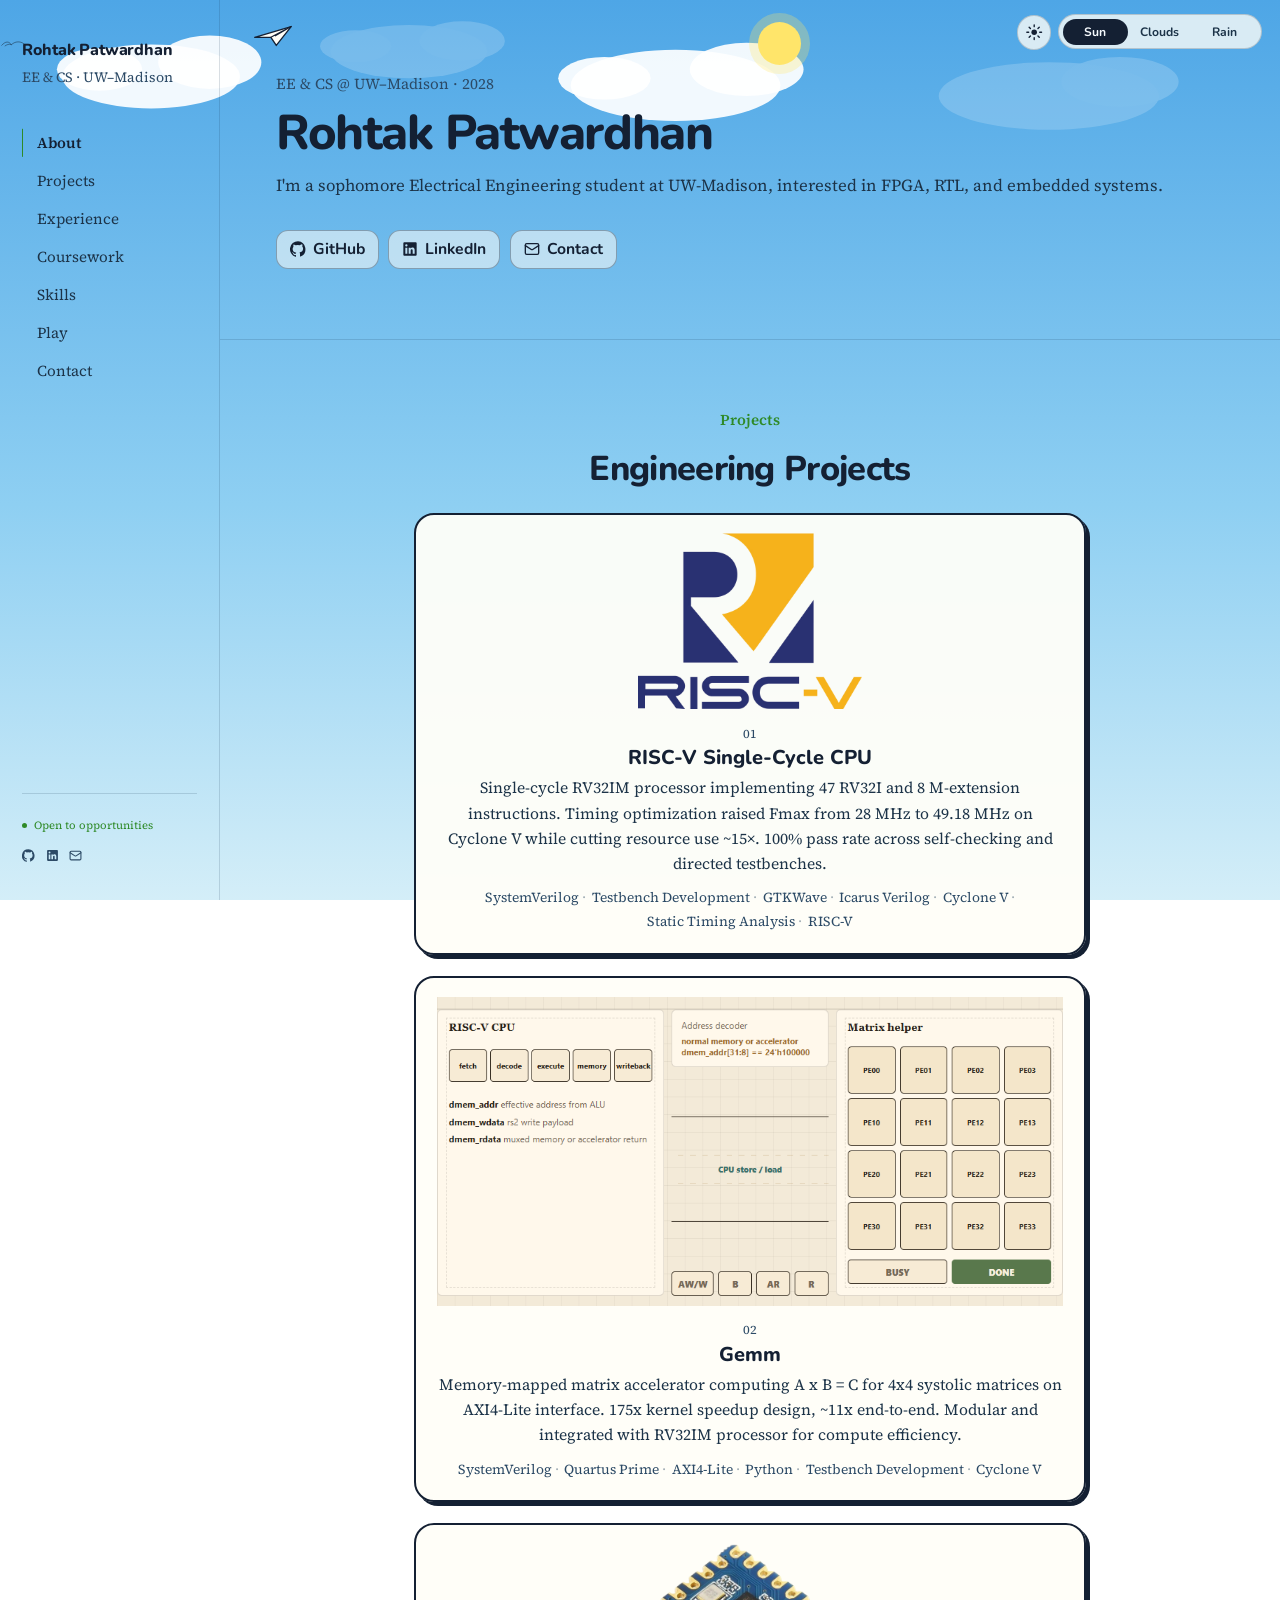
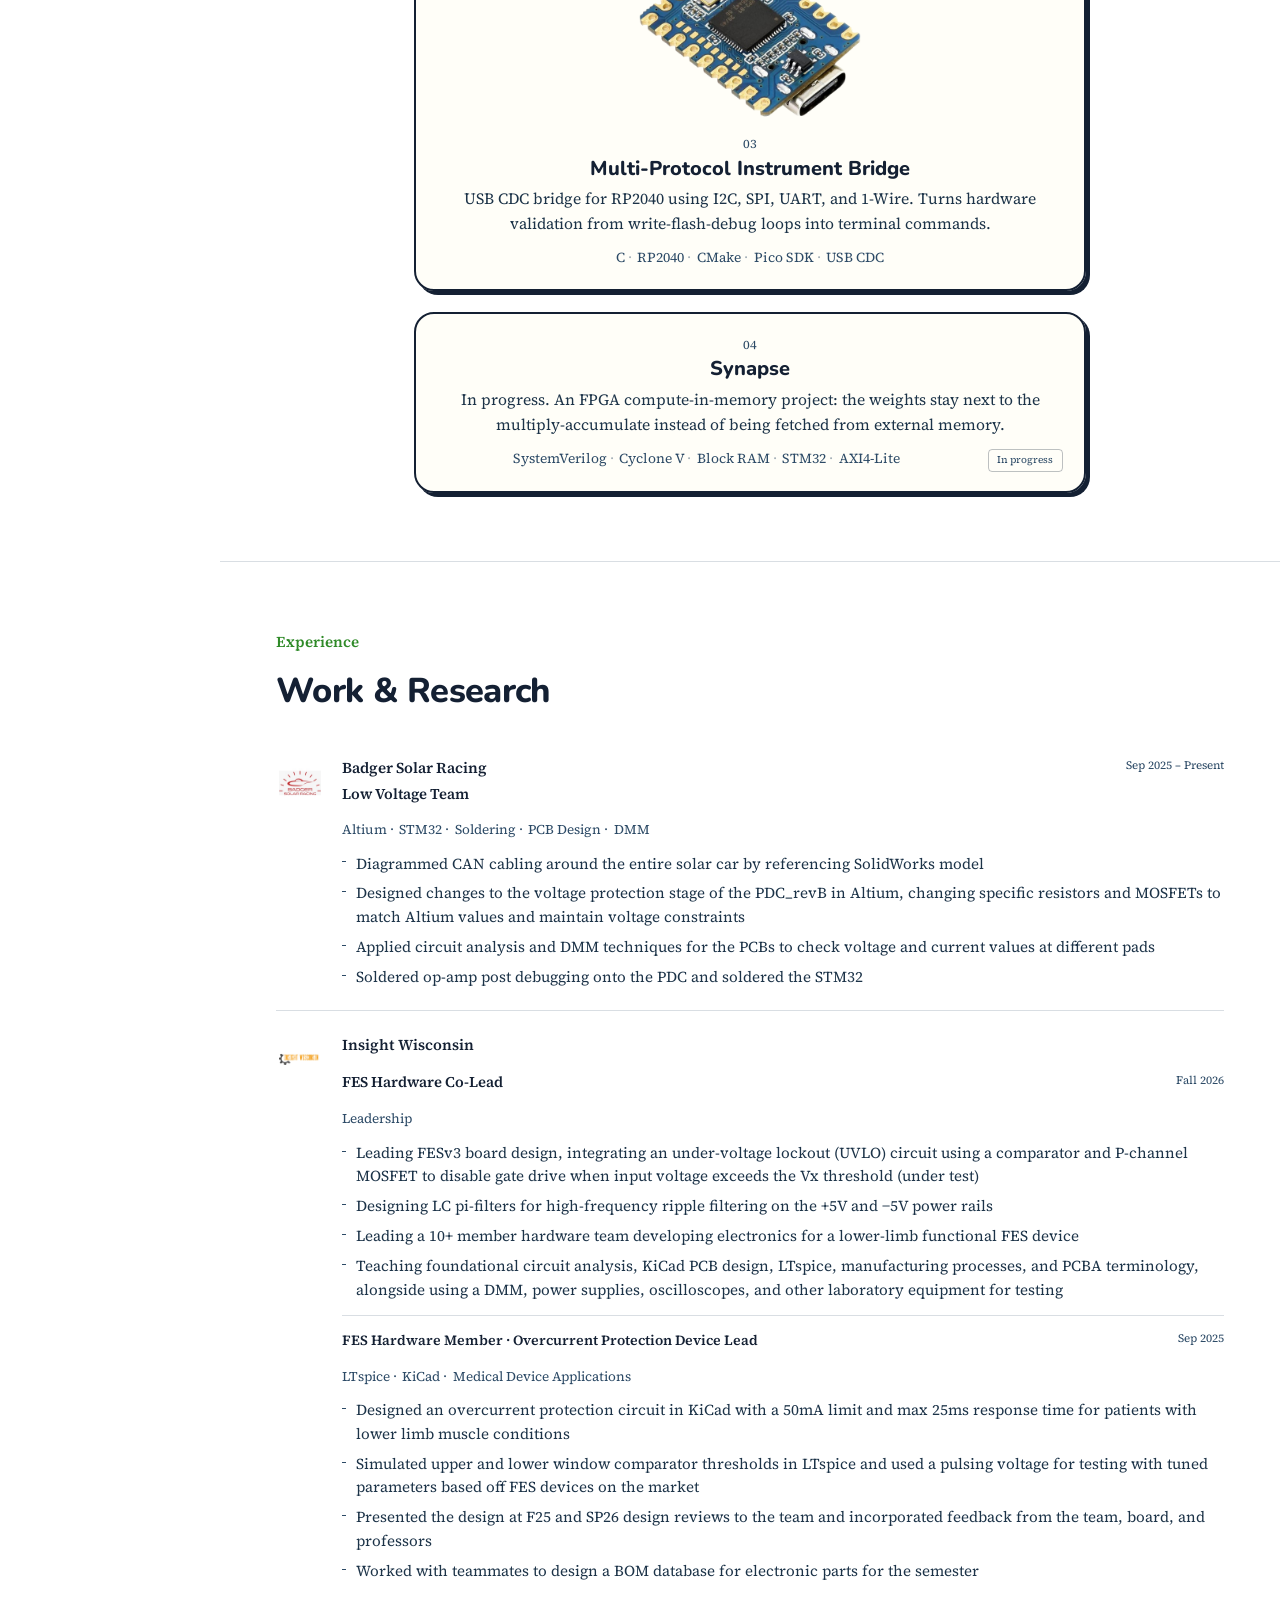
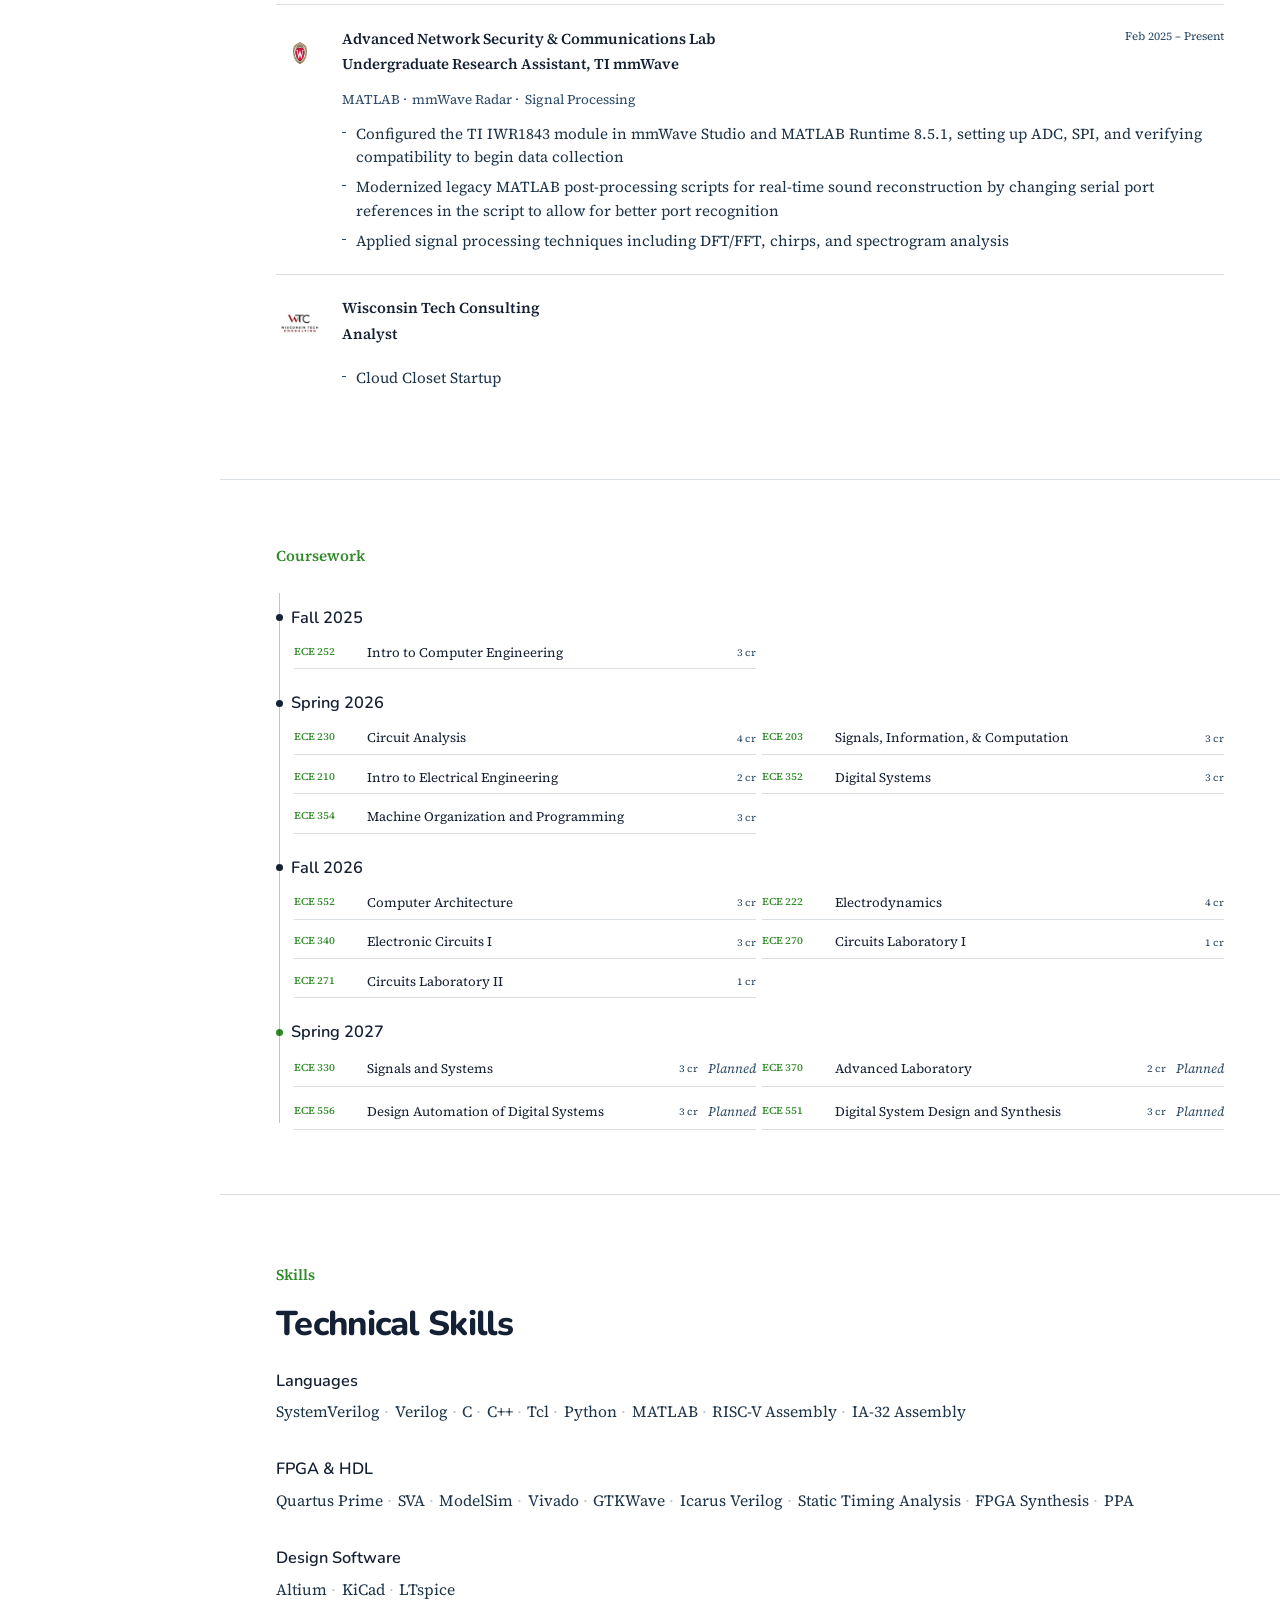
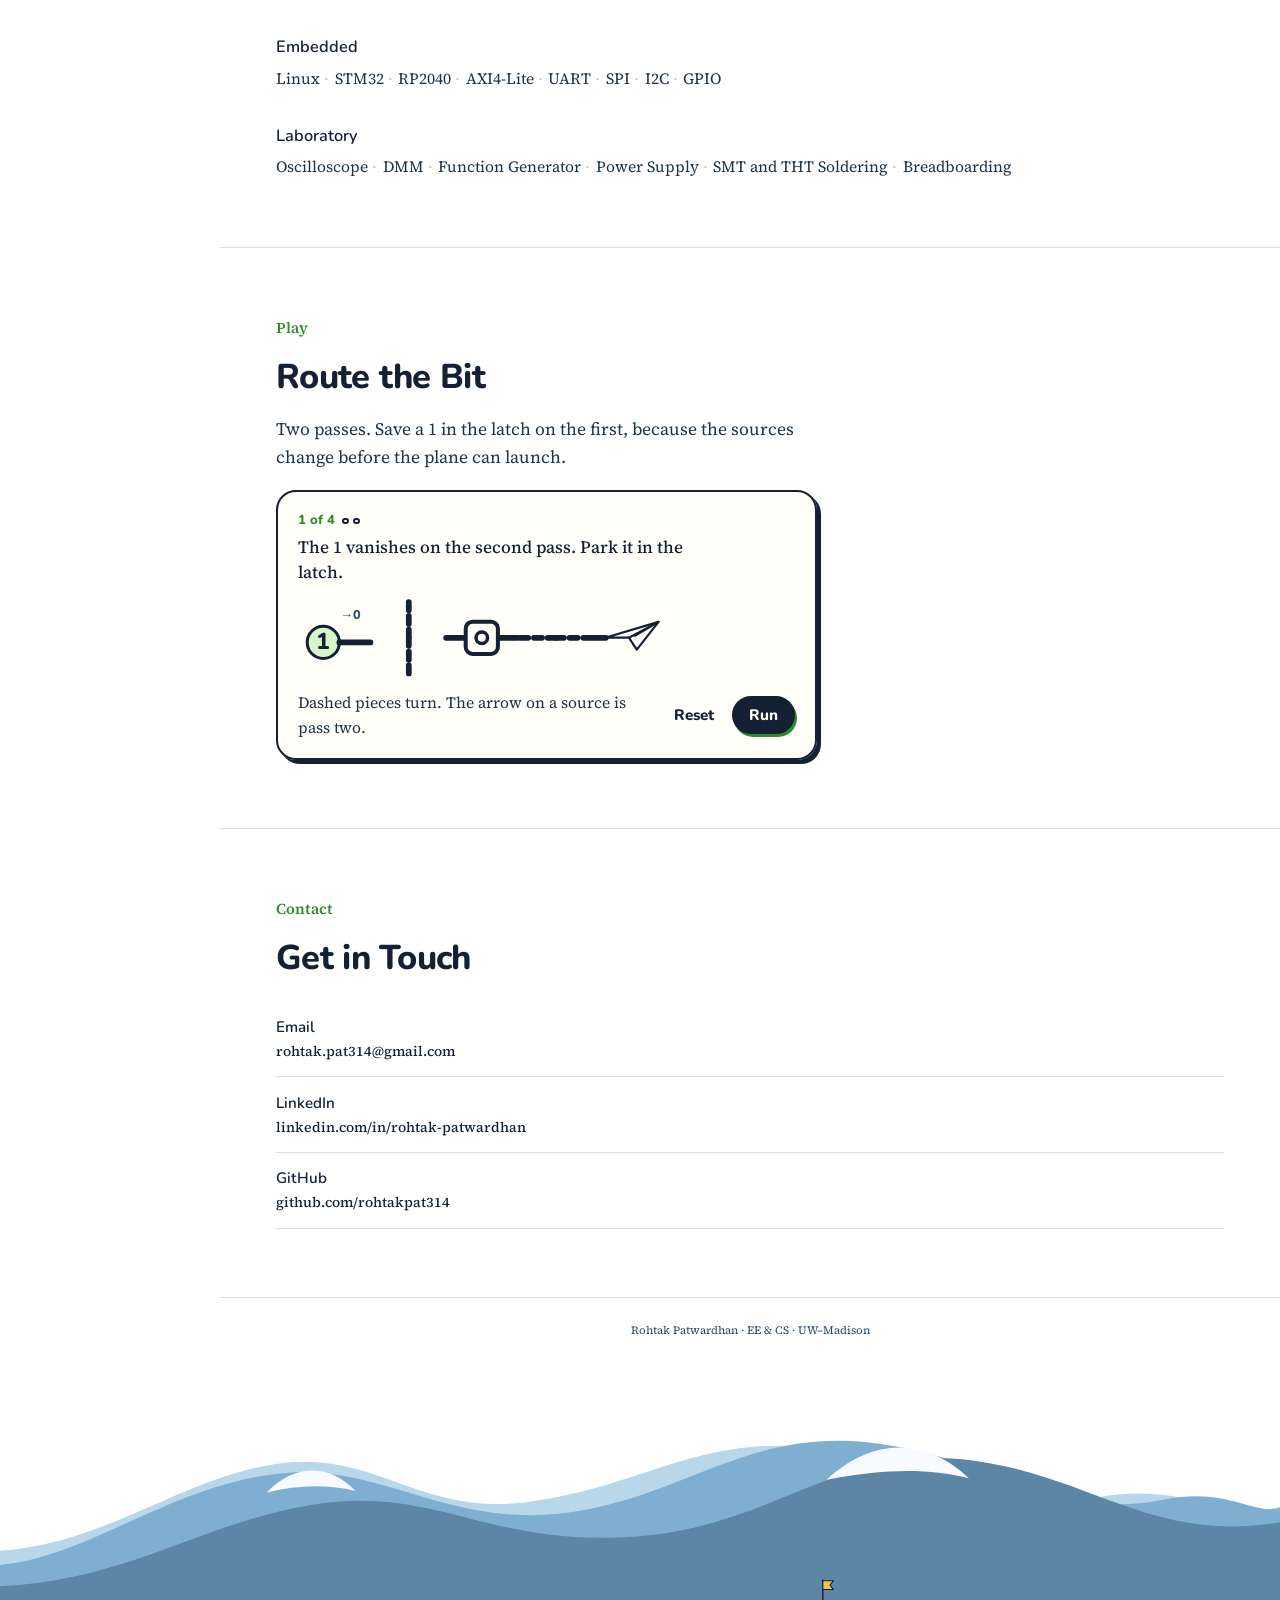
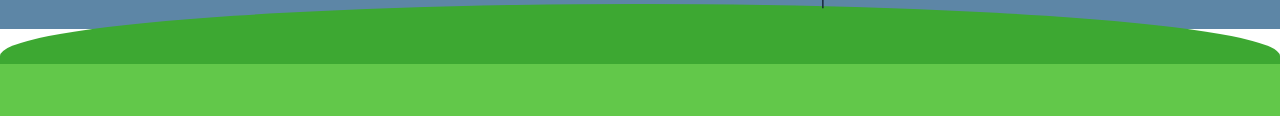
==== commit d6b891a9: "Turn Route the Bit into a two-pass latch puzzle. Co-authored-by: Cursor <cursoragent@cursor.com>" ====
--- a/index.html
+++ b/index.html
@@ -953,7 +953,7 @@
     <div class="container">
       <p class="sec-label">Play</p>
       <h2 class="sec-heading">Route the Bit</h2>
-      <p class="gate-lead">Get a 1 to the plane. Tap a piece to turn it, then hit Run and watch the bit travel.</p>
+      <p class="gate-lead">Two passes. Save a 1 in the latch on the first, because the sources change before the plane can launch.</p>
       <div id="gate-game"></div>
     </div>
   </section>
--- a/gates.css
+++ b/gates.css
@@ -115,13 +115,38 @@
 
 .tile svg circle.src-on { fill: #d7f5c8; stroke-width: 2.6; }
 .tile svg circle.src-off { fill: #fffef8; stroke-width: 2.6; }
-.tile svg text.src-num {
+.tile svg text.src-num,
+.tile svg text.src-next {
   fill: #142033;
   stroke: none;
   font-family: "Nunito", sans-serif;
-  font-size: 20px;
   font-weight: 800;
 }
+
+.tile svg text.src-num { font-size: 20px; }
+.tile svg text.src-next { font-size: 11px; fill: #2c4a66; }
+
+.tile svg rect.mem-body { fill: #fffef8; stroke-width: 3.5; }
+.tile svg circle.mem-dot { fill: #fffef8; stroke-width: 3; }
+.tile.is-hot svg circle.mem-dot { fill: #7dce63; }
+.tile.is-cold svg circle.mem-dot { fill: #d5dee8; }
+
+.beats {
+  display: inline-flex;
+  gap: 0.28rem;
+  margin-left: 0.45rem;
+  vertical-align: middle;
+}
+
+.beats i {
+  width: 0.42rem;
+  height: 0.42rem;
+  border-radius: 50%;
+  border: 2px solid #142033;
+  display: block;
+}
+
+.beats i.is-on { background: #2f8a28; border-color: #1e6b1a; }
 
 .tile svg .gate-body path,
 .tile svg .gate-body circle { fill: #fffef8; stroke-width: 3.5; }
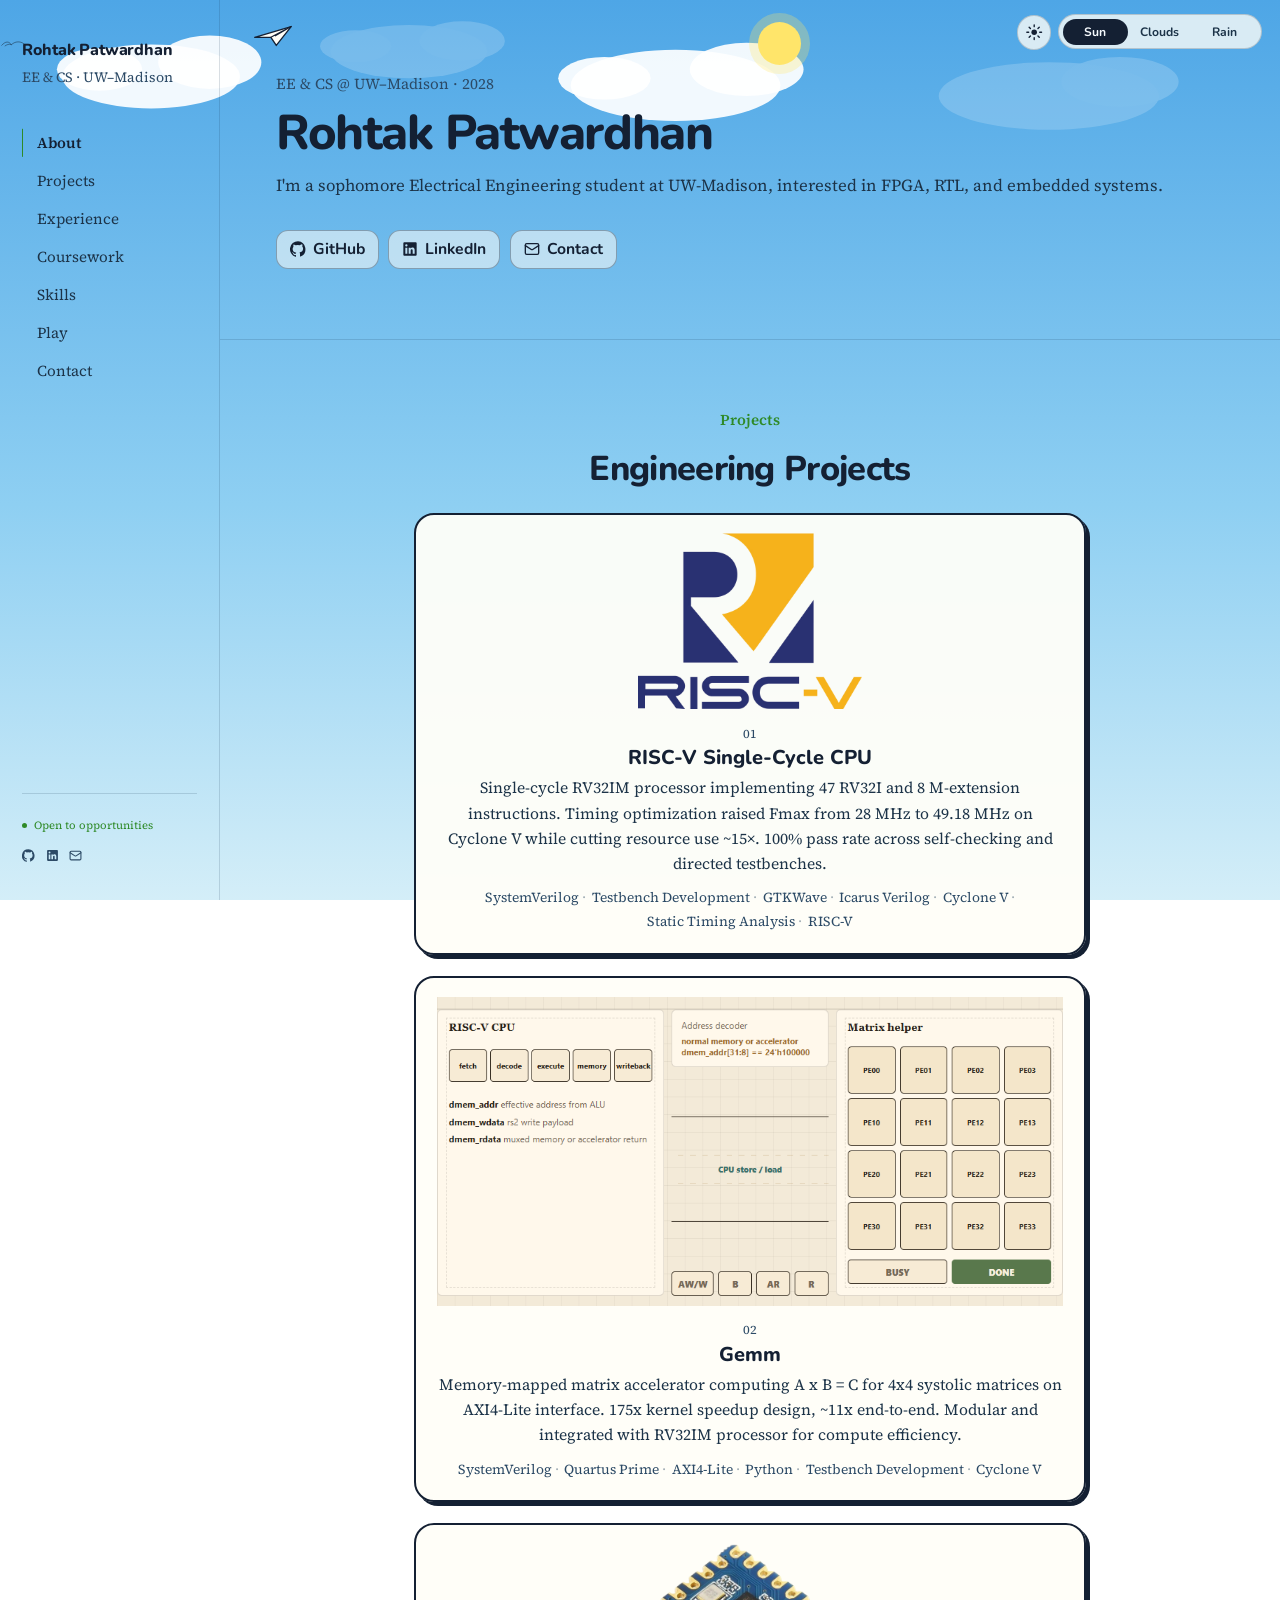
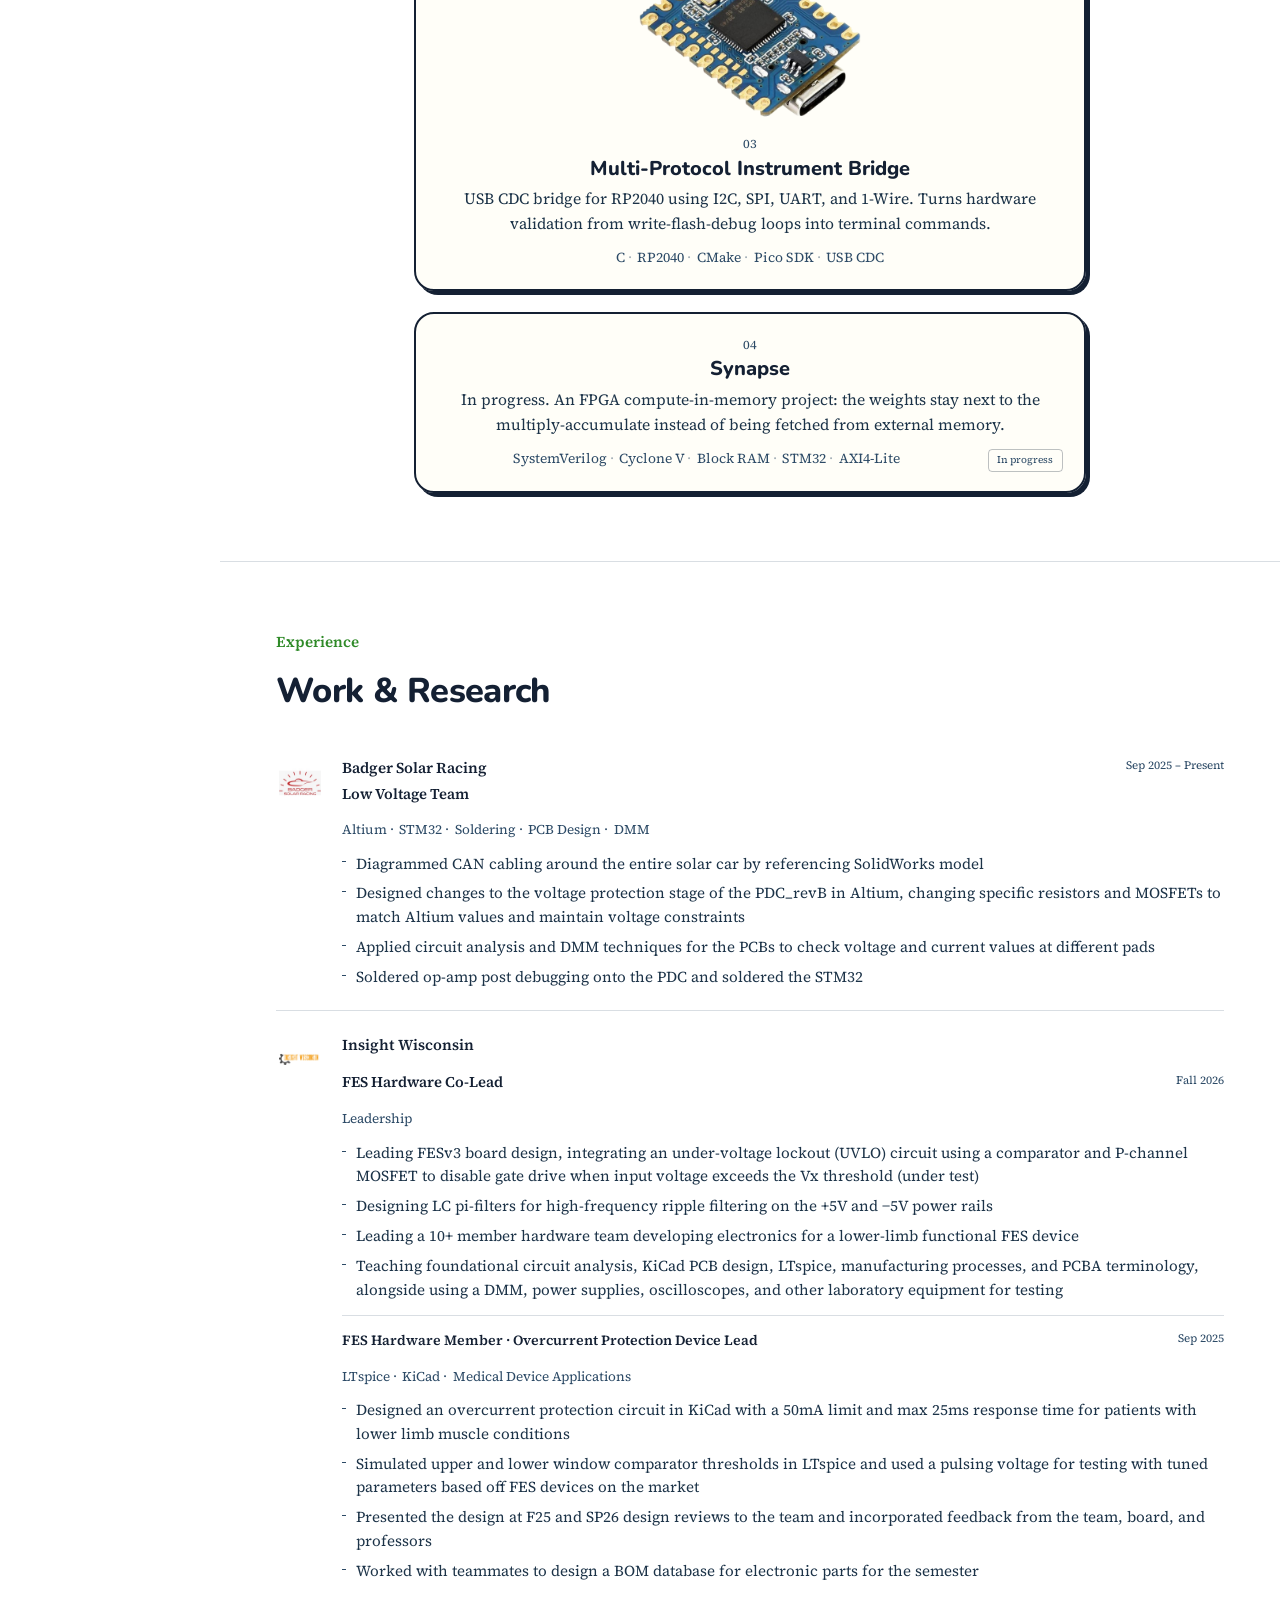
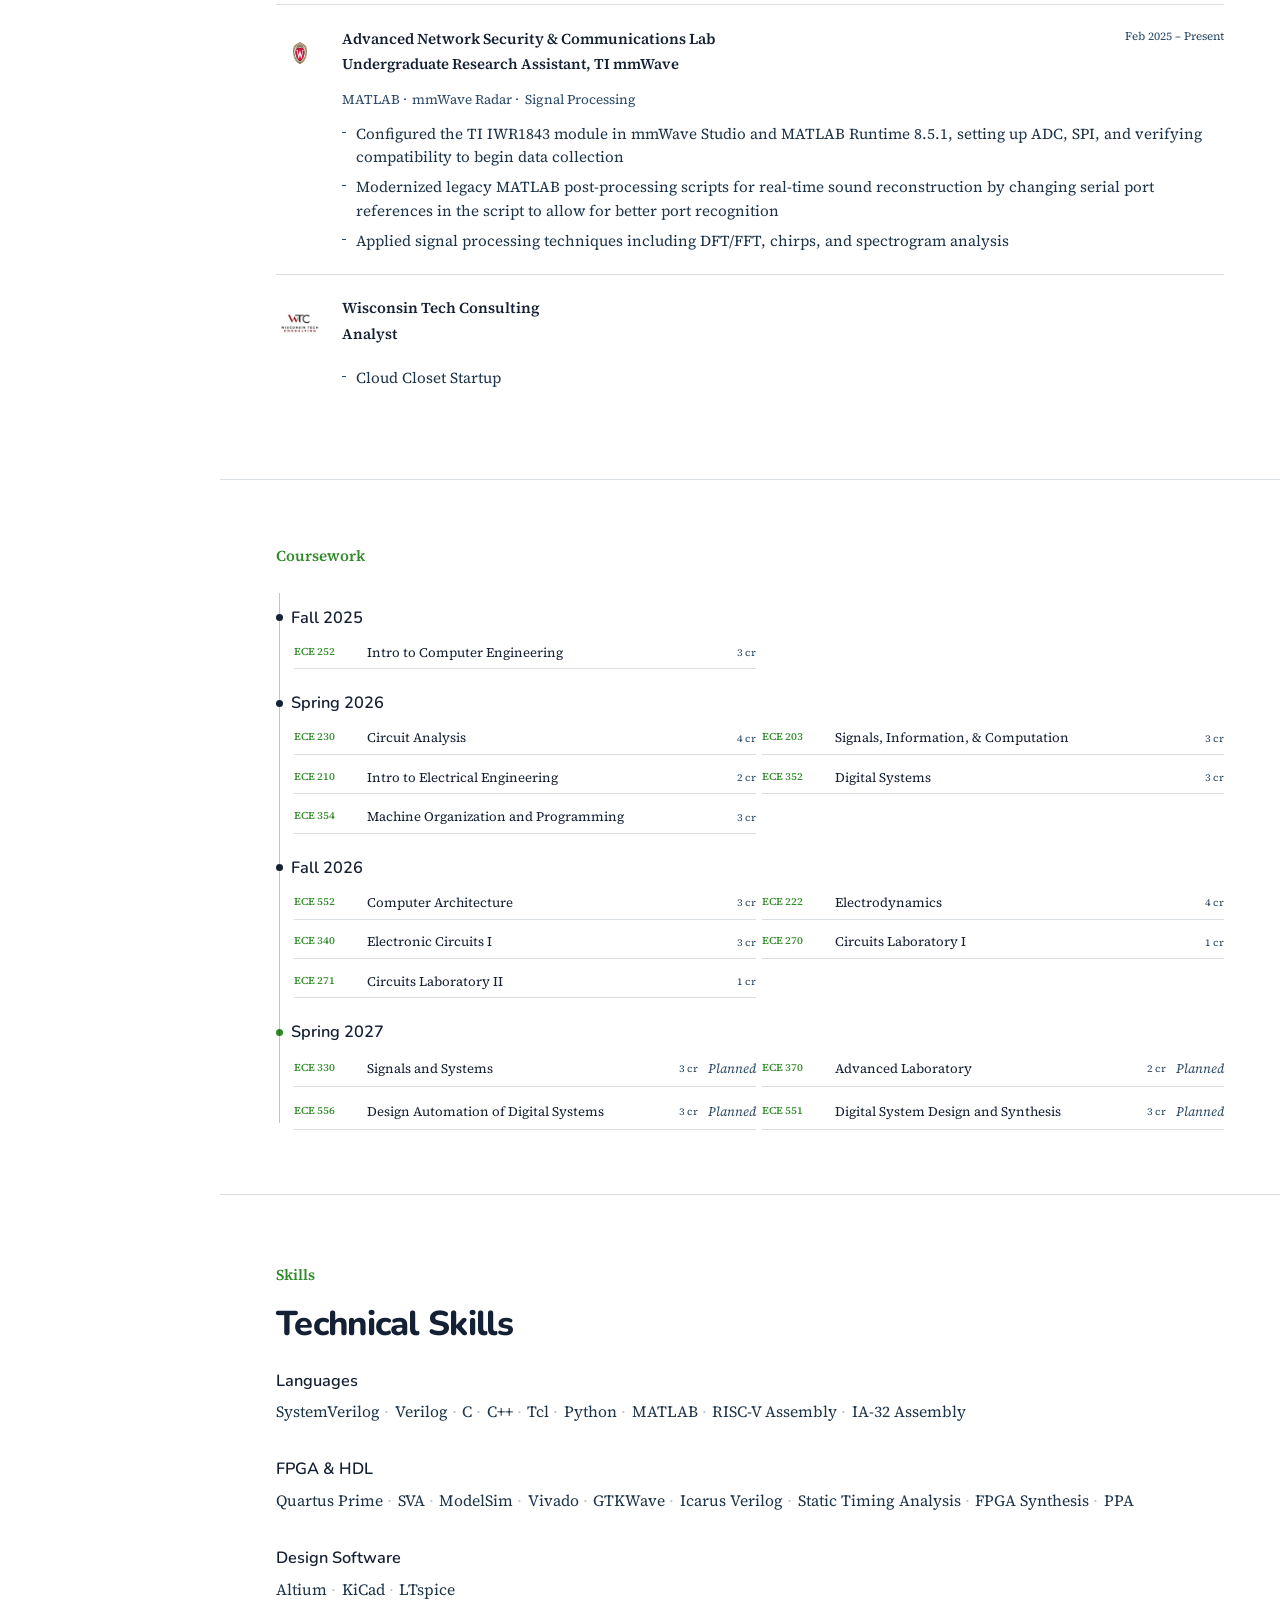
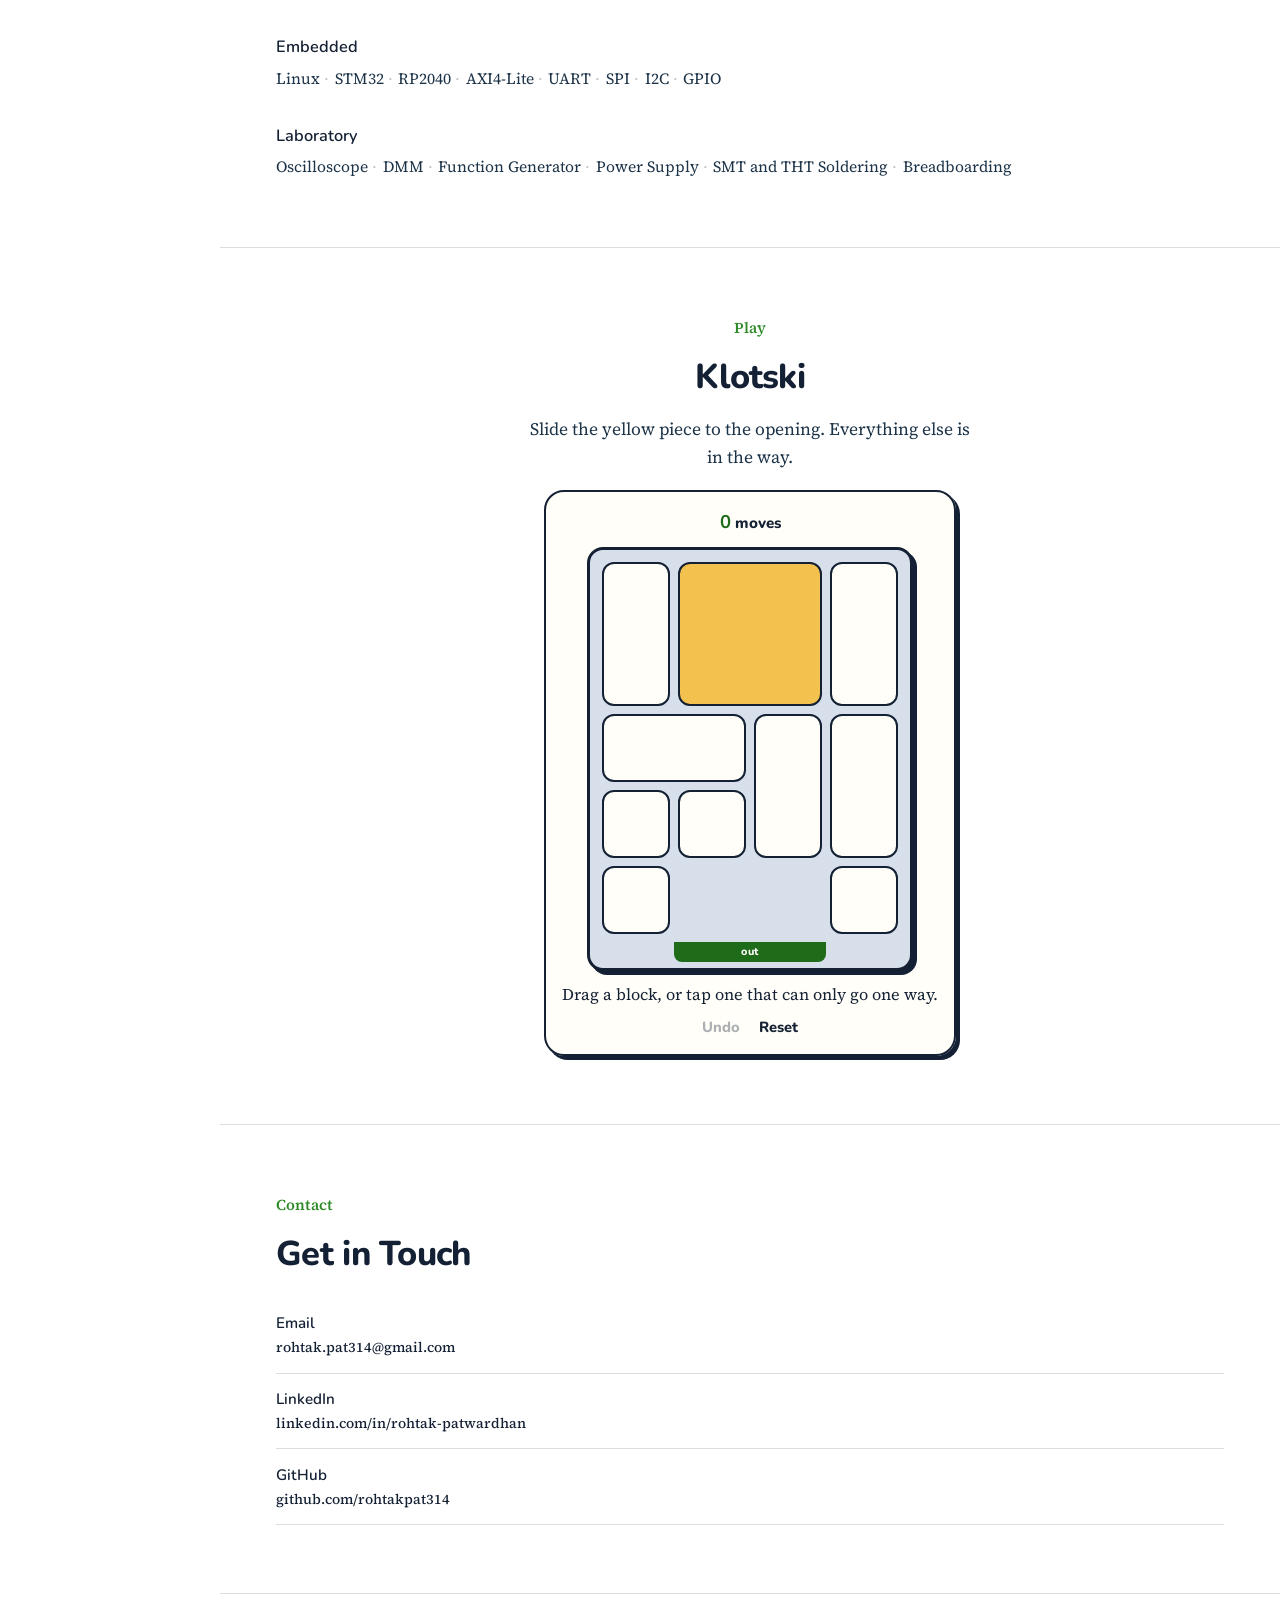
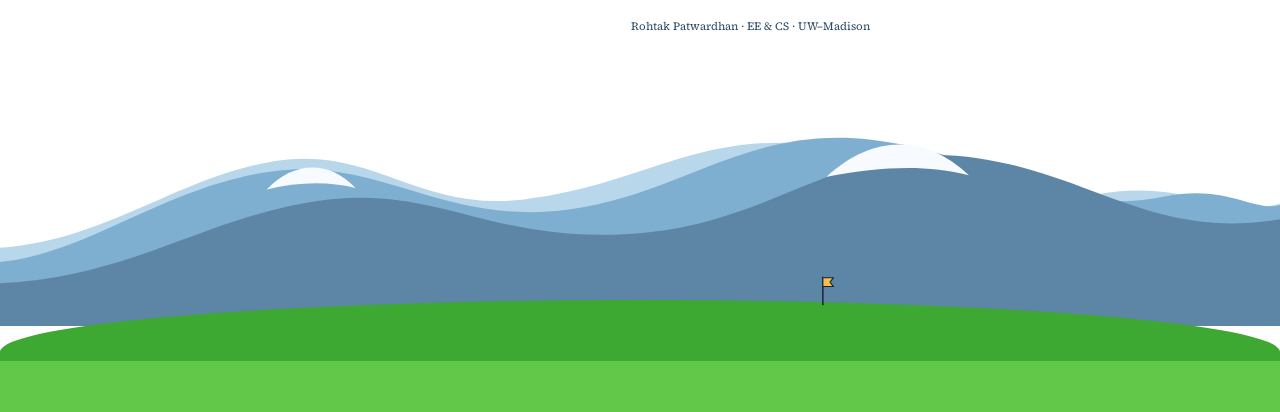
==== commit f308320b: "Put Klotski in Play, a sliding puzzle with a real way out. Co-authored-by: Cursor <cursoragent@curso" ====
--- a/index.html
+++ b/index.html
@@ -952,8 +952,8 @@
   <section id="play" data-section="play">
     <div class="container">
       <p class="sec-label">Play</p>
-      <h2 class="sec-heading">Route the Bit</h2>
-      <p class="gate-lead">Two passes. Save a 1 in the latch on the first, because the sources change before the plane can launch.</p>
+      <h2 class="sec-heading">Klotski</h2>
+      <p class="gate-lead">Slide the yellow piece to the opening. Everything else is in the way.</p>
       <div id="gate-game"></div>
     </div>
   </section>
--- a/gates.css
+++ b/gates.css
@@ -1,247 +1,153 @@
+#play .container { text-align: center; }
+
+#play .sec-heading,
+#play .sec-label { text-align: center; }
+
 .gate-lead {
-  max-width: 36rem;
-  margin: -0.35rem 0 1.15rem;
+  max-width: 28rem;
+  margin: -0.35rem auto 1.15rem;
   color: var(--text-2);
+  text-align: center;
 }
 
-.gate-board {
-  width: max-content;
-  max-width: 100%;
+#gate-game {
+  display: flex;
+  justify-content: center;
+  width: 100%;
+}
+
+.k-card {
+  --u: 72px;
+  display: inline-flex;
+  flex-direction: column;
+  align-items: center;
   background: rgba(255, 254, 248, 0.94);
   border: 2px solid #142033;
   border-radius: 20px;
   box-shadow: 4px 4px 0 #142033;
-  padding: 1.15rem 1.25rem 1.1rem;
+  padding: 0.95rem 1rem 0.85rem;
   color: #142033;
 }
 
-html[data-time="night"] .gate-board {
+html[data-time="night"] .k-card {
   box-shadow: 4px 4px 0 rgba(244, 241, 228, 0.45);
 }
 
-.gate-count {
+.k-count {
   font-family: "Nunito", sans-serif;
   font-weight: 800;
-  font-size: 0.82rem;
-  color: #2f8a28;
-  margin-bottom: 0.25rem;
+  font-size: 0.95rem;
+  color: #142033;
+  margin-bottom: 0.65rem;
 }
 
-.gate-prompt {
-  font-family: "Source Serif 4", Georgia, serif;
-  font-size: 1.08rem;
-  font-weight: 500;
-  line-height: 1.45;
-  margin: 0 0 1rem;
-  max-width: 26rem;
-  outline: none;
+.k-count b {
+  font-size: 1.15rem;
+  color: #1e6b1a;
 }
 
-.bit-stage {
-  position: relative;
-  width: calc(var(--cols) * 4.6rem);
-  max-width: 100%;
+.k-frame {
+  background: #d7e0ea;
+  border: 3px solid #142033;
+  border-radius: 16px;
+  padding: 8px 8px 6px;
+  box-shadow: 4px 4px 0 #142033;
 }
 
-.bit-grid {
-  display: grid;
-  grid-template-columns: repeat(var(--cols), minmax(0, 1fr));
-  gap: 0;
+html[data-time="night"] .k-frame {
+  box-shadow: 4px 4px 0 rgba(244, 241, 228, 0.45);
 }
 
-.tile {
-  aspect-ratio: 1;
-  display: grid;
-  place-items: center;
-  padding: 0;
-  border: 0;
-  background: transparent;
-  color: #142033;
+.k-board {
   position: relative;
+  width: calc(var(--u) * 4);
+  height: calc(var(--u) * 5);
+  touch-action: none;
+  user-select: none;
 }
 
-.tile svg { width: 100%; height: 100%; display: block; overflow: visible; }
-
-.tile svg path,
-.tile svg circle,
-.tile svg line,
-.tile svg rect {
-  fill: none;
-  stroke: #142033;
-  stroke-width: 5;
-  stroke-linecap: round;
-  stroke-linejoin: round;
+.piece {
+  position: absolute;
+  border: 2px solid #142033;
+  border-radius: 12px;
+  background: #fffef8;
+  padding: 0;
+  cursor: grab;
+  touch-action: none;
+  transition: left 0.12s ease, top 0.12s ease;
 }
 
-.tile.can-turn {
-  cursor: pointer;
-  border-radius: 10px;
-}
-
-.tile.can-turn svg path,
-.tile.can-turn svg circle {
-  stroke-dasharray: 7 5;
-}
-
-.tile.can-turn.is-hot svg path,
-.tile.can-turn.is-hot svg circle,
-.tile.can-turn.is-cold svg path,
-.tile.can-turn.is-bad svg path {
-  stroke-dasharray: none;
-}
-
-.tile.can-turn:hover { background: rgba(47, 138, 40, 0.08); }
-
-.tile.can-turn:focus-visible,
-.gate-run:focus-visible,
-.gate-next:focus-visible,
-.gate-reset:focus-visible {
-  outline: 2px solid #2f8a28;
+.piece:focus-visible {
+  outline: 2px solid #1e6b1a;
   outline-offset: 2px;
 }
 
-.tile.is-hot svg path,
-.tile.is-hot svg circle,
-.tile.is-hot svg line { stroke: #1e6b1a; }
+.piece.is-drag {
+  cursor: grabbing;
+  z-index: 2;
+  transition: none;
+  box-shadow: 3px 3px 0 #142033;
+}
 
-.tile.is-cold svg path,
-.tile.is-cold svg circle,
-.tile.is-cold svg line { stroke: #8aa0b4; }
+.piece.big { background: #f2c14e; }
 
-.tile.is-bad svg path,
-.tile.is-bad svg circle { stroke: #a15c12; }
+.k-sill {
+  width: calc(var(--u) * 4);
+  display: grid;
+  grid-template-columns: var(--u) calc(var(--u) * 2) var(--u);
+  height: 20px;
+  margin-top: 4px;
+}
 
-.tile svg rect.wall-body { fill: rgba(20, 32, 51, 0.14); stroke-width: 3; }
+.k-sill span { display: block; }
 
-.tile svg circle.src-on { fill: #d7f5c8; stroke-width: 2.6; }
-.tile svg circle.src-off { fill: #fffef8; stroke-width: 2.6; }
-.tile svg text.src-num,
-.tile svg text.src-next {
-  fill: #142033;
-  stroke: none;
+.k-sill .gate {
+  background: #1e6b1a;
+  color: #fffef8;
+  border-radius: 0 0 8px 8px;
   font-family: "Nunito", sans-serif;
   font-weight: 800;
+  font-size: 0.68rem;
+  letter-spacing: 0.06em;
+  display: flex;
+  align-items: center;
+  justify-content: center;
 }
 
-.tile svg text.src-num { font-size: 20px; }
-.tile svg text.src-next { font-size: 11px; fill: #2c4a66; }
-
-.tile svg rect.mem-body { fill: #fffef8; stroke-width: 3.5; }
-.tile svg circle.mem-dot { fill: #fffef8; stroke-width: 3; }
-.tile.is-hot svg circle.mem-dot { fill: #7dce63; }
-.tile.is-cold svg circle.mem-dot { fill: #d5dee8; }
-
-.beats {
-  display: inline-flex;
-  gap: 0.28rem;
-  margin-left: 0.45rem;
-  vertical-align: middle;
+.k-status {
+  font-family: "Source Serif 4", Georgia, serif;
+  font-size: 1.02rem;
+  line-height: 1.4;
+  margin: 0.75rem 0 0.45rem;
+  min-height: 1.4em;
+  color: #142033;
 }
 
-.beats i {
-  width: 0.42rem;
-  height: 0.42rem;
-  border-radius: 50%;
-  border: 2px solid #142033;
-  display: block;
+.k-status.is-win { color: #1e6b1a; }
+
+.k-tools { display: flex; gap: 1rem; }
+
+.k-tools button {
+  font-family: "Nunito", sans-serif;
+  font-weight: 800;
+  font-size: 0.92rem;
+  background: none;
+  border: none;
+  color: #142033;
+  cursor: pointer;
+  padding: 0.25rem 0.1rem;
 }
 
-.beats i.is-on { background: #2f8a28; border-color: #1e6b1a; }
-
-.tile svg .gate-body path,
-.tile svg .gate-body circle { fill: #fffef8; stroke-width: 3.5; }
-
-.tile svg .mini-plane path { fill: #fffef8; stroke-width: 2.2; }
-.tile svg .mini-plane path.fold { fill: none; }
-
-.mini-plane.is-go { animation: bit-hop 0.6s cubic-bezier(0.2, 0.8, 0.2, 1) forwards; }
-
-@keyframes bit-hop {
-  0% { transform: translate(0, 0) rotate(0deg); }
-  40% { transform: translate(8px, -14px) rotate(-18deg); }
-  100% { transform: translate(16px, -4px) rotate(10deg); }
+.k-tools button:disabled {
+  opacity: 0.35;
+  cursor: default;
 }
 
-.bit-dot {
-  position: absolute;
-  width: 0.95rem;
-  height: 0.95rem;
-  margin-left: -0.475rem;
-  margin-top: -0.475rem;
-  border-radius: 50%;
-  background: #142033;
-  border: 2px solid #142033;
-  box-shadow: 2px 2px 0 #2f8a28;
-  z-index: 3;
-  pointer-events: none;
-  transition: left 0.14s linear, top 0.14s linear;
-}
-
-.bit-dot.is-hot { background: #7dce63; border-color: #1e6b1a; box-shadow: 2px 2px 0 #142033; }
-.bit-dot.is-zero { background: #fffef8; box-shadow: 2px 2px 0 #8aa0b4; }
-
-.gate-foot {
-  display: flex;
-  align-items: center;
-  justify-content: space-between;
-  gap: 0.8rem;
-  margin-top: 0.95rem;
-}
-
-.gate-status {
-  margin: 0;
-  min-height: 1.45rem;
-  max-width: 22rem;
-  font-size: 0.98rem;
-  color: #1c3348;
-}
-
-.gate-board.is-solved .gate-status { color: #1e6b1a; }
-
-.gate-actions { display: flex; align-items: center; gap: 0.45rem; flex: none; }
-
-.gate-run,
-.gate-next,
-.gate-reset {
-  font-family: "Nunito", sans-serif;
-  font-weight: 800;
-  font-size: 0.95rem;
-  border-radius: 999px;
-  cursor: pointer;
-  touch-action: manipulation;
-}
-
-.gate-run,
-.gate-next {
-  background: #142033;
-  color: #fffef8;
-  border: 2px solid #142033;
-  padding: 0.42rem 0.95rem;
-  box-shadow: 2px 3px 0 #2f8a28;
-}
-
-.gate-reset {
-  background: transparent;
-  color: #142033;
-  border: 2px solid transparent;
-  padding: 0.42rem 0.55rem;
-}
-
-.gate-run:hover,
-.gate-next:hover { transform: translate(-1px, -1px); box-shadow: 3px 4px 0 #2f8a28; }
-.gate-reset:hover { color: #1e6b1a; }
-
-.gate-next[hidden] { display: none; }
-
-@media (max-width: 640px) {
-  .gate-board { padding: 1rem 0.8rem 0.95rem; }
-  .gate-foot { flex-direction: column; align-items: flex-start; }
-  .bit-stage { width: calc(var(--cols) * 3.15rem); }
+.k-tools button:focus-visible {
+  outline: 2px solid #1e6b1a;
+  outline-offset: 2px;
 }
 
 @media (prefers-reduced-motion: reduce) {
-  .bit-dot,
-  .gate-run,
-  .gate-next { transition: none; }
-  .mini-plane.is-go { animation: none; transform: translate(8px, -3px) rotate(6deg); }
+  .piece { transition: none; }
 }
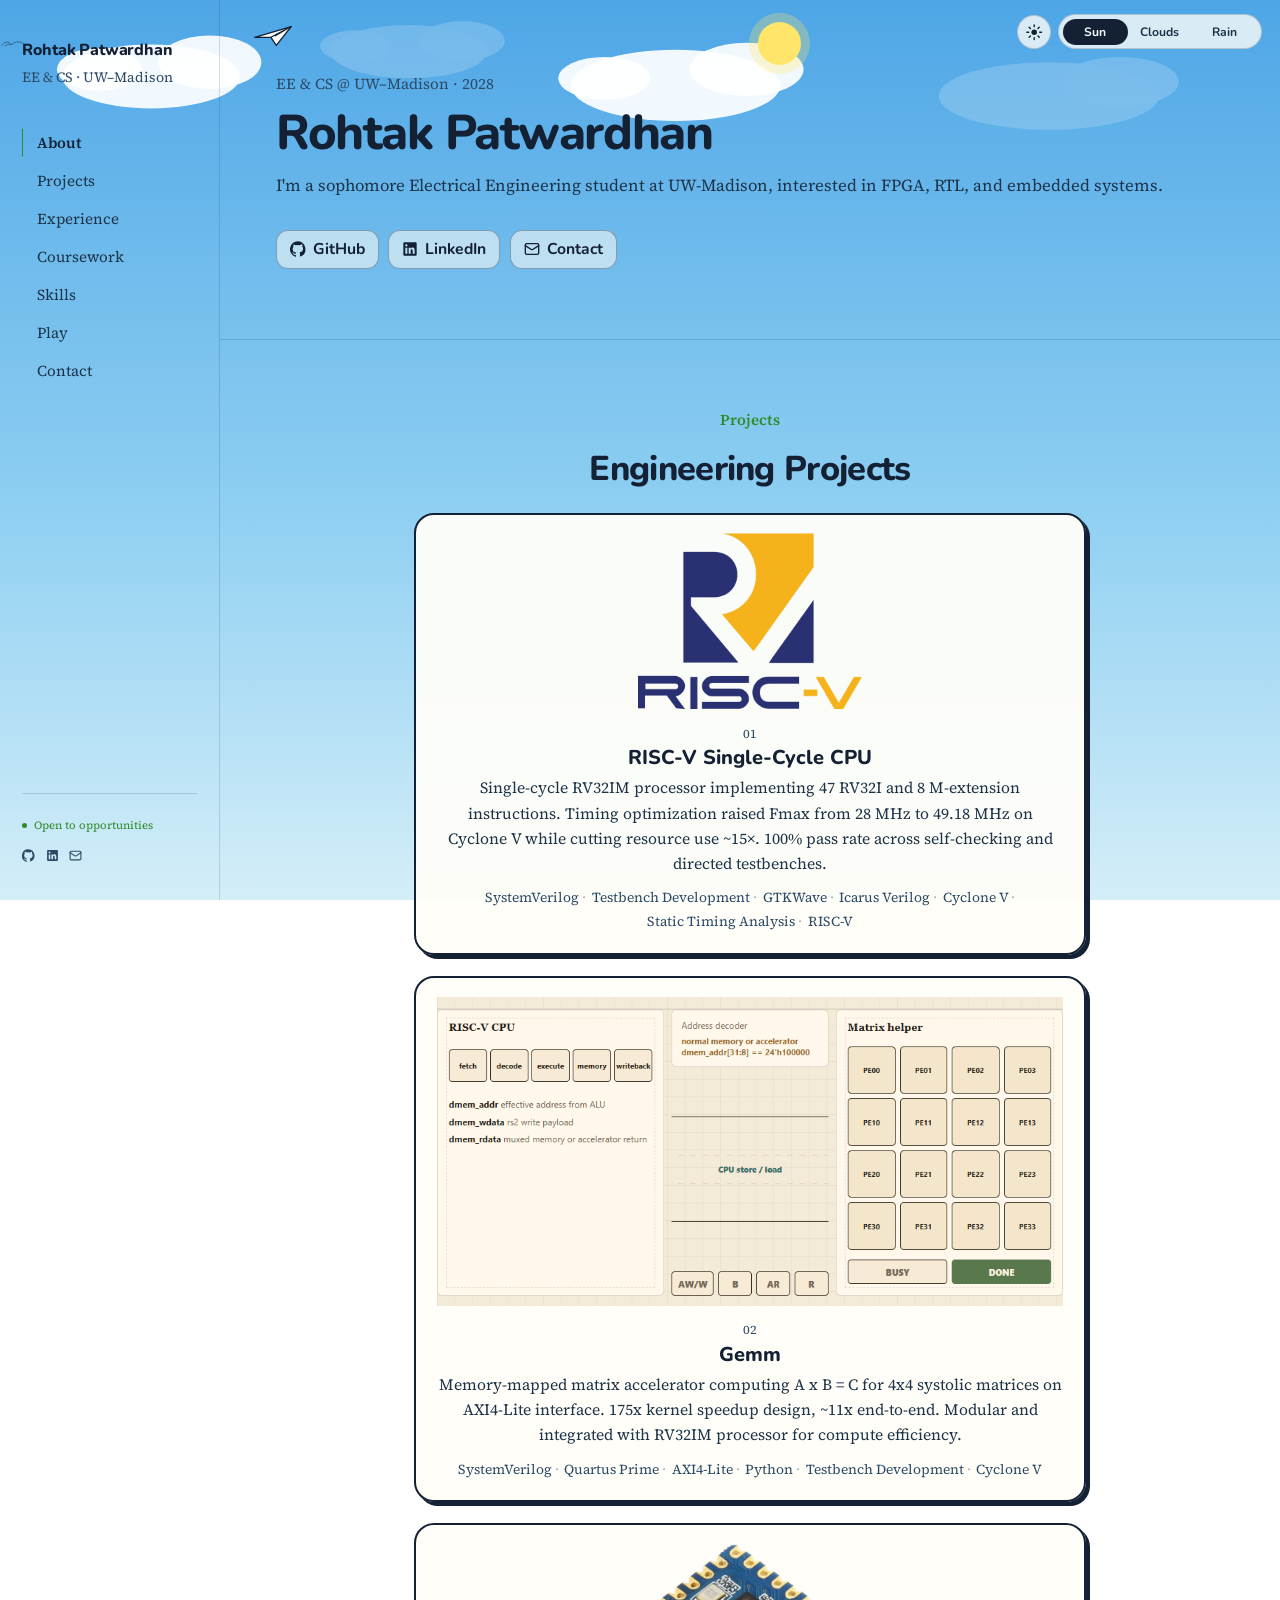
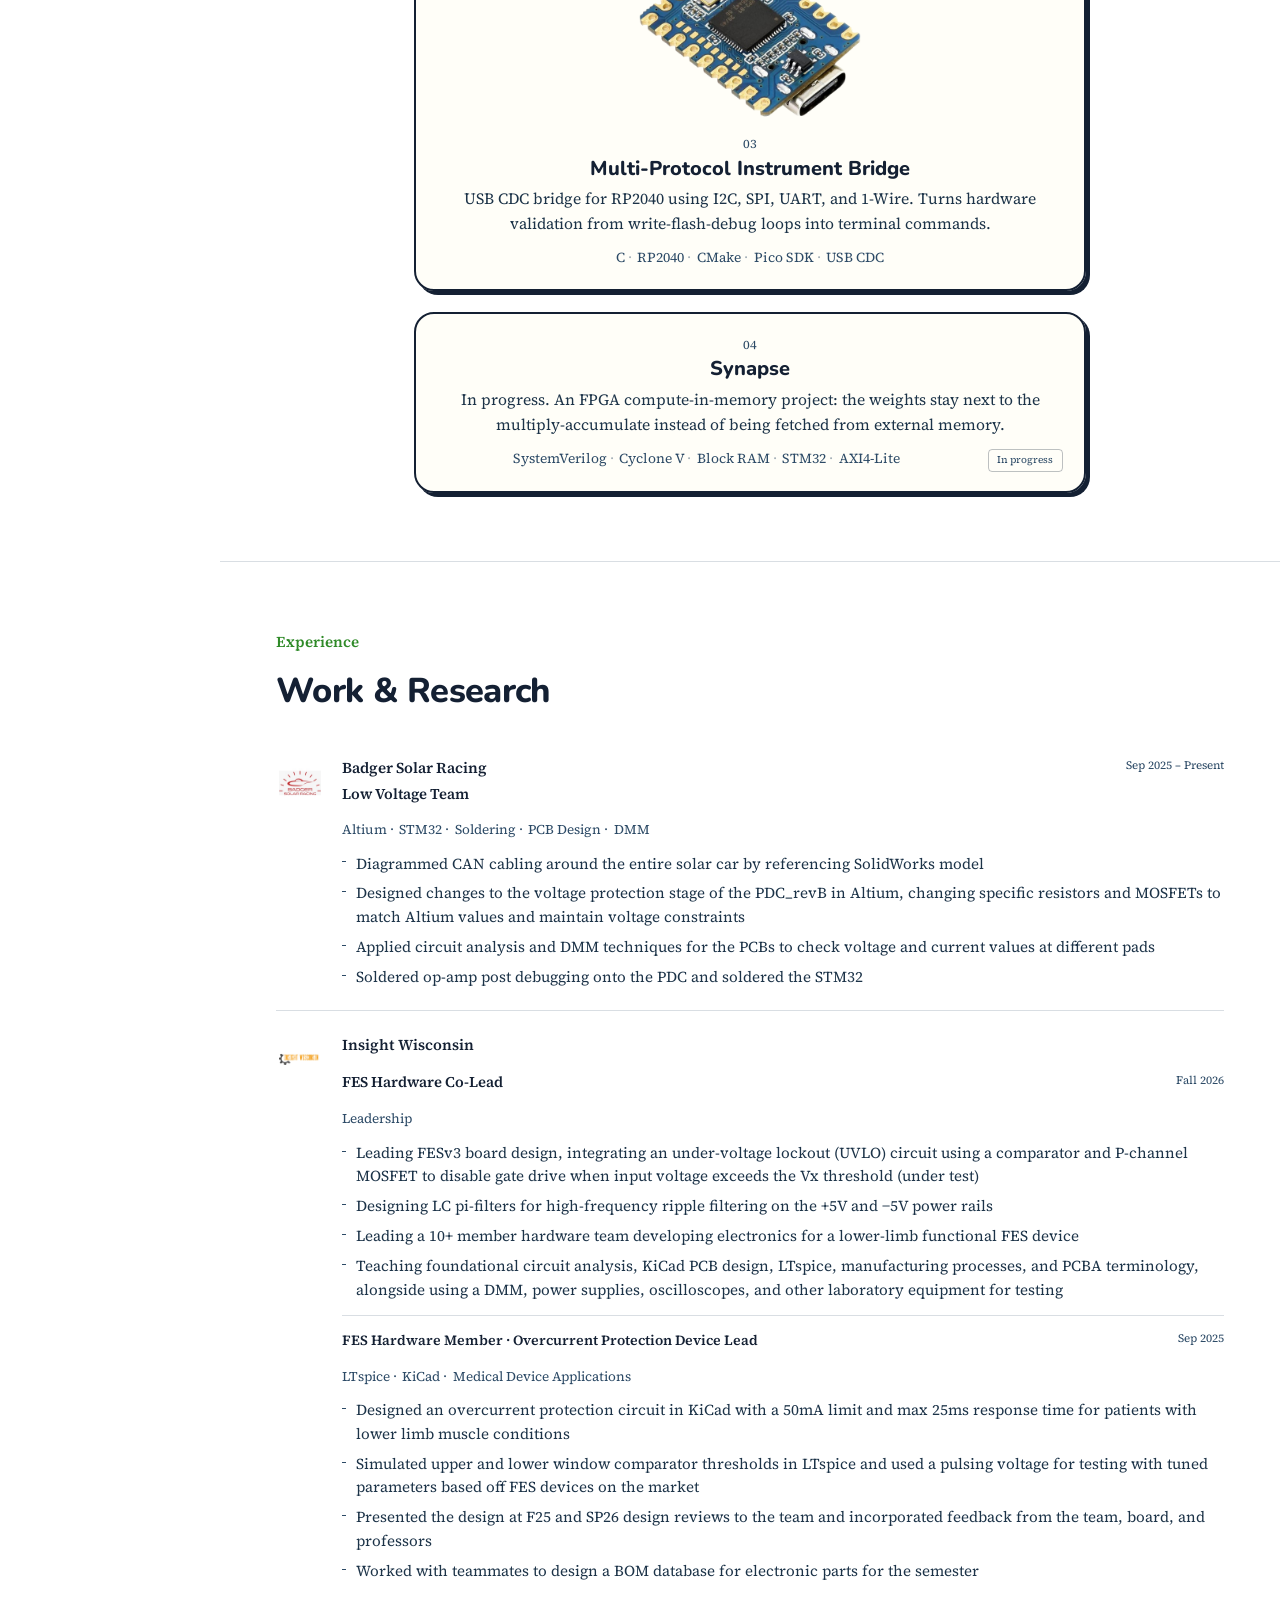
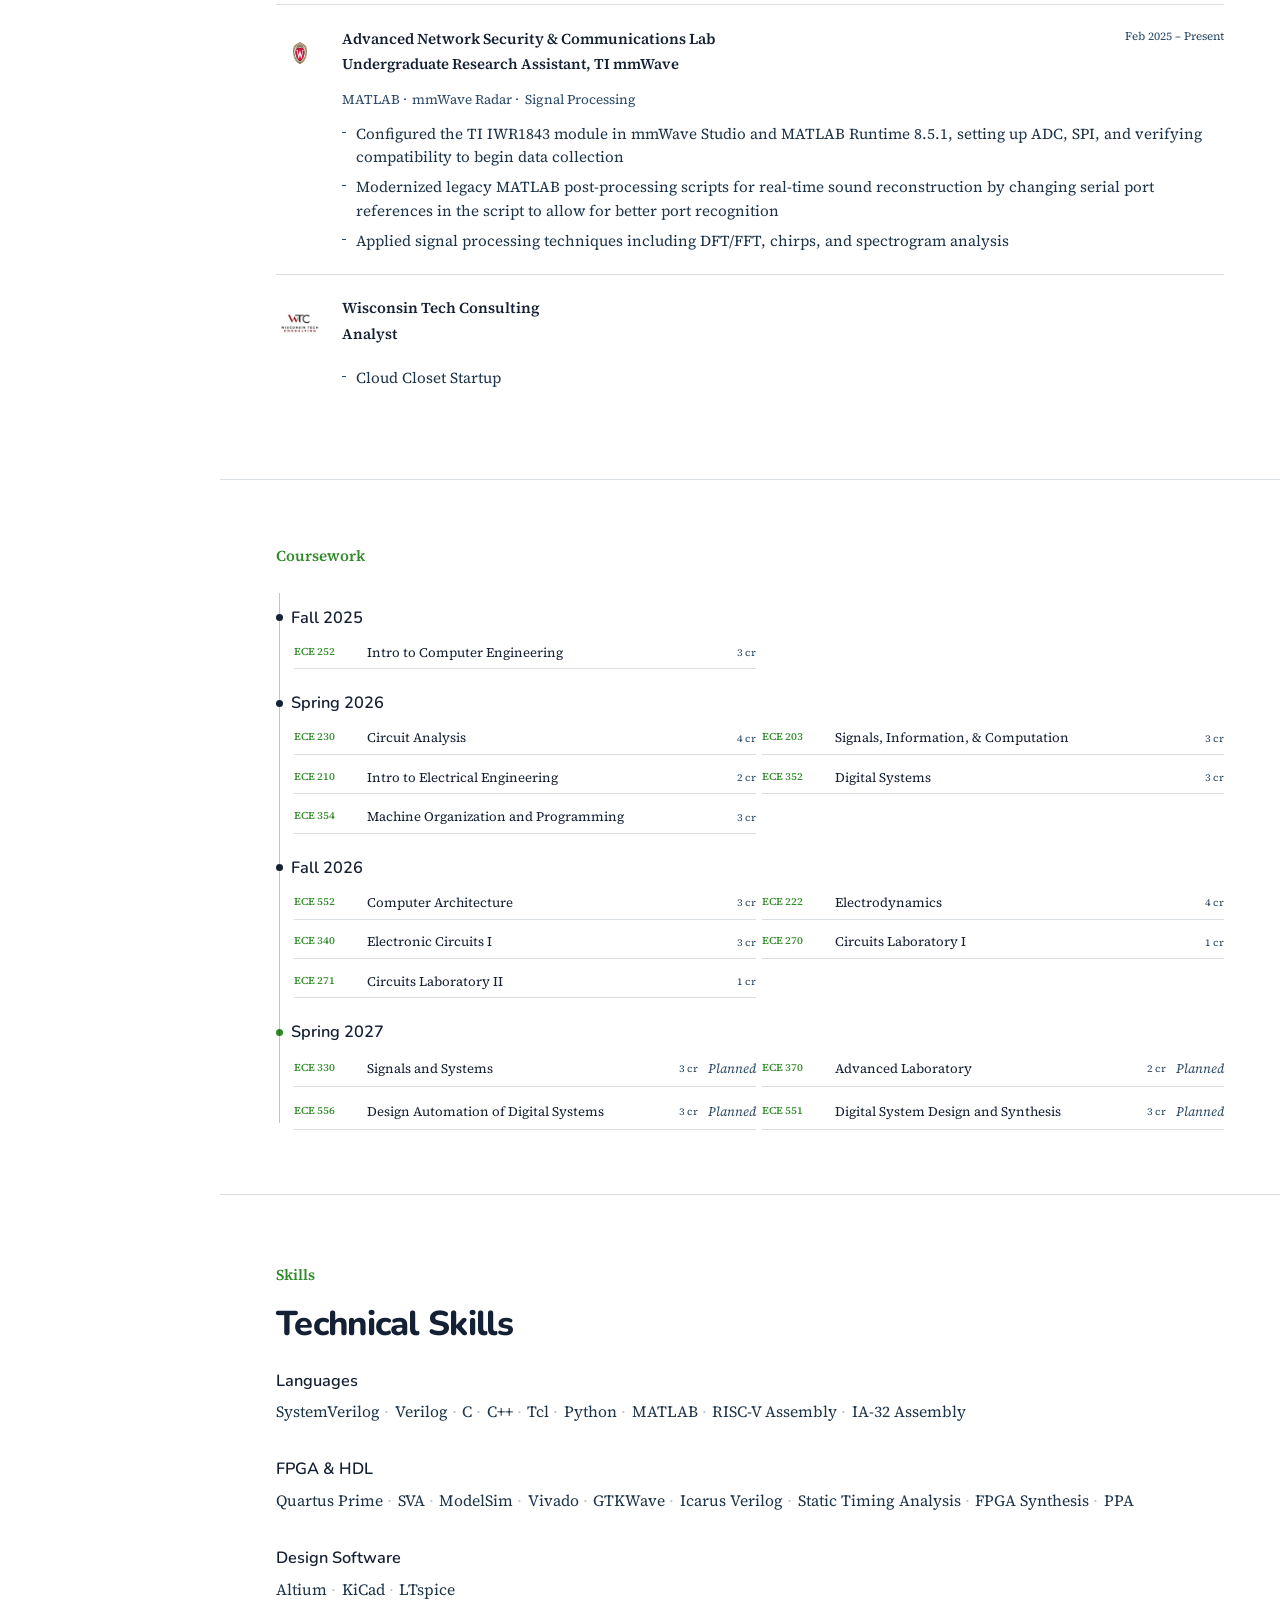
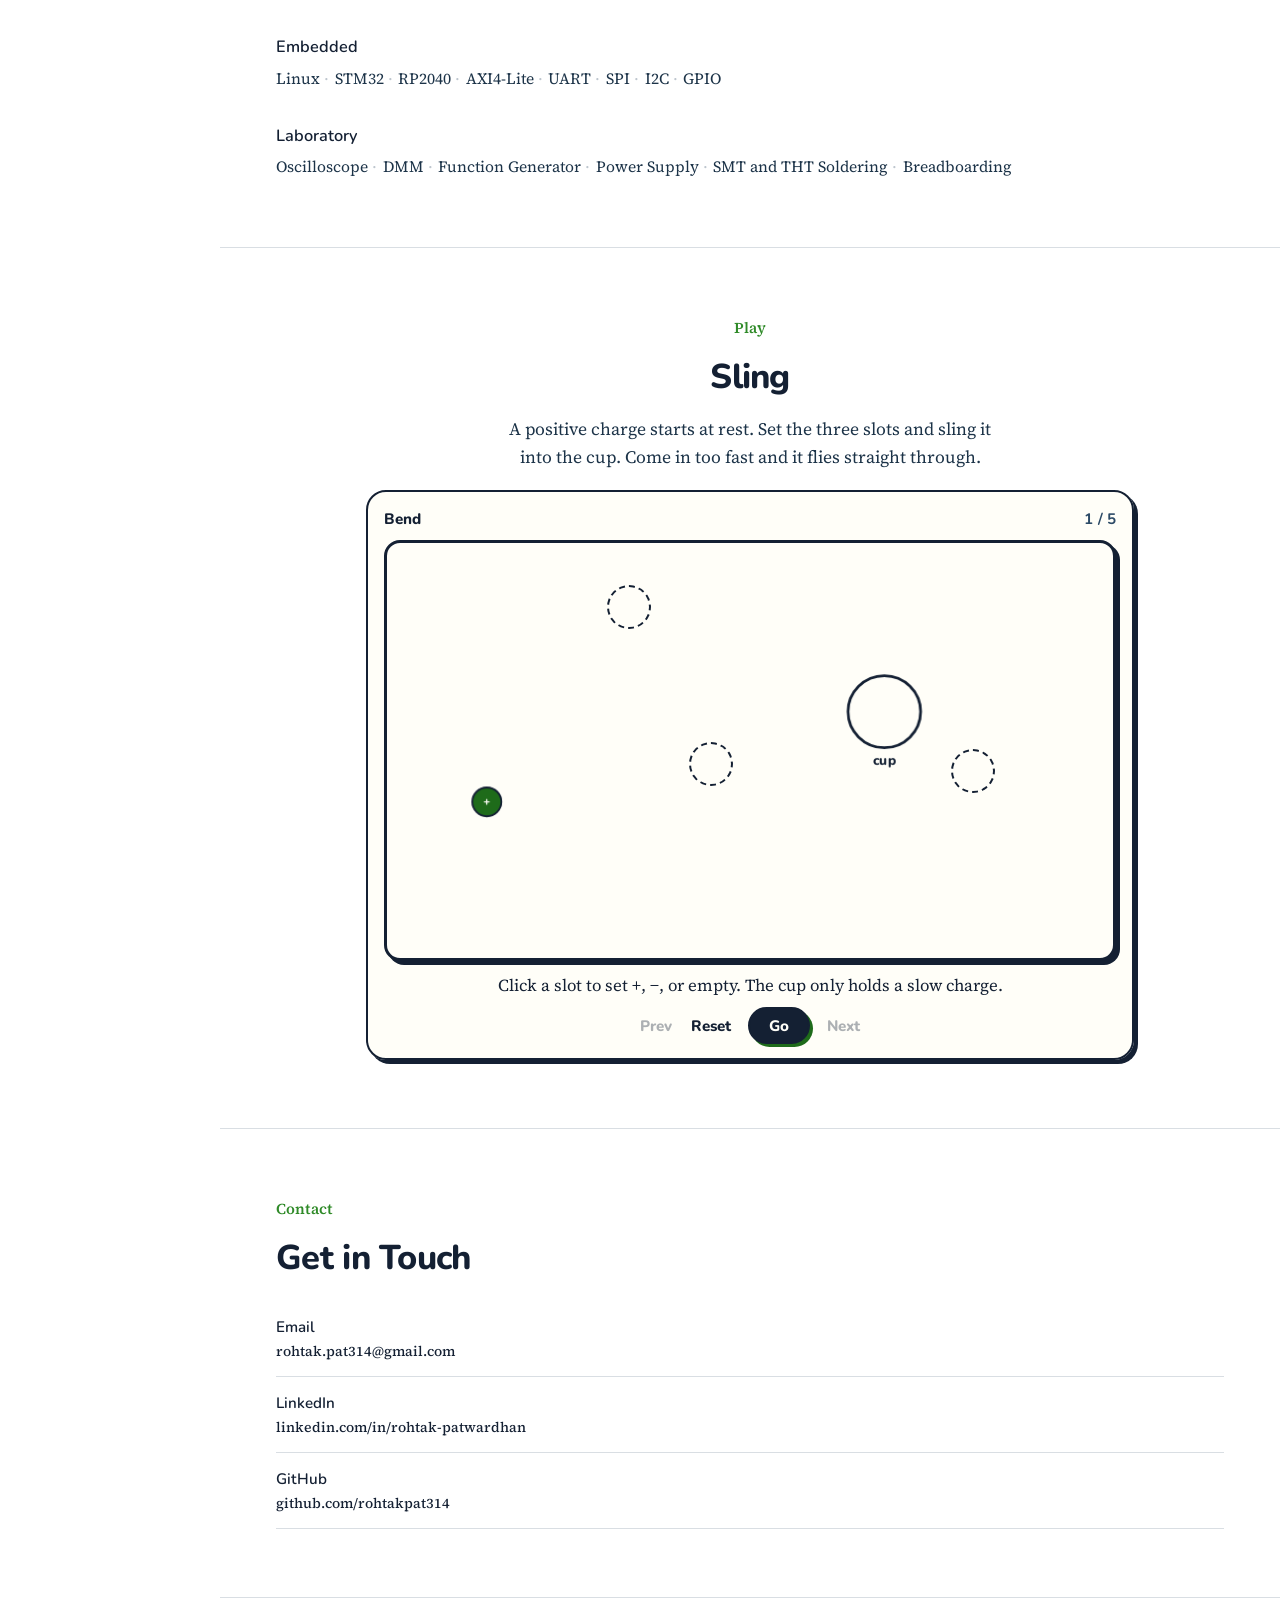
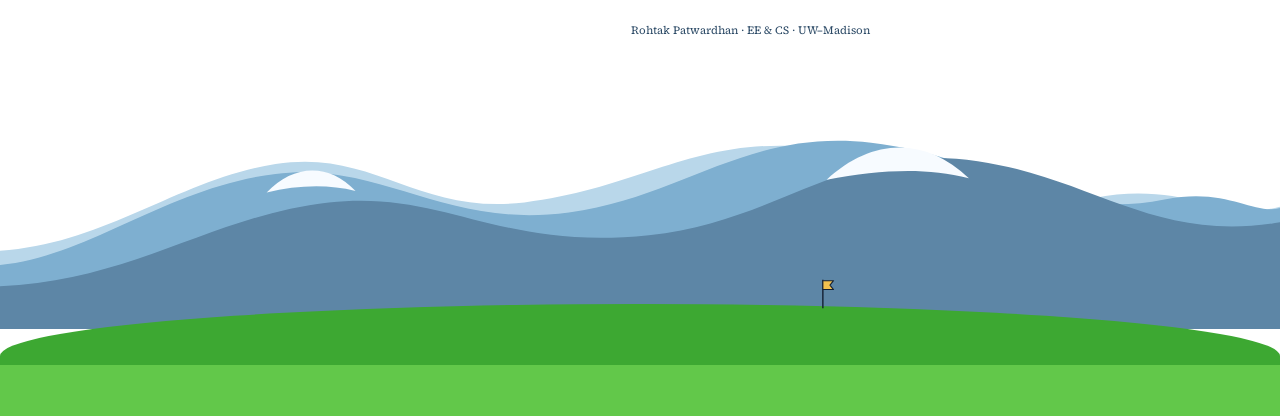
==== commit ab129e53: "Replace Klotski with Sling, a charge that has to slow down into the cup. Co-authored-by: Cursor <cur" ====
--- a/index.html
+++ b/index.html
@@ -21,7 +21,7 @@
   <link rel="preconnect" href="https://fonts.gstatic.com" crossorigin />
   <link href="https://fonts.googleapis.com/css2?family=Nunito:wght@600;700;800&family=Source+Serif+4:opsz,wght@8..60,400;8..60,500&display=swap" rel="stylesheet" />
   <link rel="stylesheet" href="sky.css" />
-  <link rel="stylesheet" href="gates.css" />
+  <link rel="stylesheet" href="sling.css" />
   <style>
   :root {
     --bg:          #7ec4ef;
@@ -952,9 +952,9 @@
   <section id="play" data-section="play">
     <div class="container">
       <p class="sec-label">Play</p>
-      <h2 class="sec-heading">Klotski</h2>
-      <p class="gate-lead">Slide the yellow piece to the opening. Everything else is in the way.</p>
-      <div id="gate-game"></div>
+      <h2 class="sec-heading">Sling</h2>
+      <p class="gate-lead">A positive charge starts at rest. Set the three slots and sling it into the cup. Come in too fast and it flies straight through.</p>
+      <div id="sling-game"></div>
     </div>
   </section>
 
@@ -990,7 +990,7 @@
 </main>
 
 <script src="sky.js"></script>
-<script src="gates.js"></script>
+<script src="sling.js"></script>
 <script>
   // ── Scroll to section ─────────────────────────
   function scrollToSection(id) {
--- a/sling.css
+++ b/sling.css
@@ -0,0 +1,168 @@
+#play .container { text-align: center; }
+
+#play .sec-heading,
+#play .sec-label { text-align: center; }
+
+.gate-lead {
+  max-width: 32rem;
+  margin: -0.35rem auto 1.15rem;
+  color: var(--text-2);
+  text-align: center;
+}
+
+#sling-game {
+  display: flex;
+  justify-content: center;
+  width: 100%;
+}
+
+.sling-card {
+  width: min(100%, 48rem);
+  display: flex;
+  flex-direction: column;
+  align-items: center;
+  background: rgba(255, 254, 248, 0.94);
+  border: 2px solid #142033;
+  border-radius: 20px;
+  box-shadow: 4px 4px 0 #142033;
+  padding: 0.95rem 1rem 0.85rem;
+  color: #142033;
+}
+
+html[data-time="night"] .sling-card {
+  box-shadow: 4px 4px 0 rgba(244, 241, 228, 0.45);
+}
+
+.sling-meta {
+  width: 100%;
+  display: flex;
+  justify-content: space-between;
+  align-items: baseline;
+  margin: 0 0 0.55rem;
+  font-family: "Nunito", sans-serif;
+  font-weight: 800;
+  font-size: 0.95rem;
+  letter-spacing: 0.01em;
+}
+
+.sling-count {
+  font-weight: 700;
+  color: #2c4a66;
+}
+
+.sling-stage {
+  position: relative;
+  width: 100%;
+}
+
+.sling-stage.is-flying .slot {
+  pointer-events: none;
+  opacity: 0.45;
+}
+
+.sling-stage canvas {
+  display: block;
+  background: #fffef8;
+  border: 3px solid #142033;
+  border-radius: 16px;
+  box-shadow: 4px 4px 0 #142033;
+  max-width: 100%;
+}
+
+html[data-time="night"] .sling-stage canvas {
+  box-shadow: 4px 4px 0 rgba(244, 241, 228, 0.45);
+}
+
+.slot {
+  position: absolute;
+  width: 44px;
+  height: 44px;
+  margin: 0;
+  padding: 0;
+  border-radius: 50%;
+  border: 2px dashed #142033;
+  background: #fffef8;
+  color: #142033;
+  font-family: "Nunito", sans-serif;
+  font-weight: 800;
+  font-size: 1.45rem;
+  line-height: 1;
+  transform: translate(-50%, -50%);
+  cursor: pointer;
+  z-index: 2;
+}
+
+.slot.is-plus {
+  background: #f2c14e;
+  border-style: solid;
+}
+
+.slot.is-minus {
+  background: #142033;
+  color: #fffef8;
+  border-style: solid;
+}
+
+.slot:focus-visible,
+.sling-tools button:focus-visible {
+  outline: 2px solid #1e6b1a;
+  outline-offset: 2px;
+}
+
+.sling-status {
+  font-family: "Source Serif 4", Georgia, serif;
+  font-size: 1.05rem;
+  line-height: 1.45;
+  margin: 0.8rem 0 0.55rem;
+  min-height: 1.4em;
+  color: #142033;
+}
+
+.sling-status.is-win { color: #1e6b1a; }
+.sling-status.is-bad { color: #a15c12; }
+
+.sling-tools {
+  display: flex;
+  align-items: center;
+  justify-content: center;
+  flex-wrap: wrap;
+  gap: 0.95rem;
+}
+
+.sling-tools button {
+  font-family: "Nunito", sans-serif;
+  font-weight: 800;
+  font-size: 0.95rem;
+  background: none;
+  border: none;
+  color: #142033;
+  cursor: pointer;
+  padding: 0.3rem 0.1rem;
+}
+
+.sling-tools button:disabled {
+  opacity: 0.35;
+  cursor: default;
+}
+
+.sling-tools .sling-go {
+  background: #142033;
+  color: #fffef8;
+  border: 2px solid #142033;
+  border-radius: 999px;
+  padding: 0.42rem 1.2rem;
+  box-shadow: 3px 3px 0 #1e6b1a;
+}
+
+.sling-tools .sling-go:hover:not(:disabled) {
+  transform: translate(-1px, -1px);
+  box-shadow: 4px 4px 0 #1e6b1a;
+}
+
+@media (max-width: 640px) {
+  .slot { width: 40px; height: 40px; font-size: 1.3rem; }
+}
+
+@media (prefers-reduced-motion: reduce) {
+  .sling-tools .sling-go:hover:not(:disabled) { transform: none; }
+}
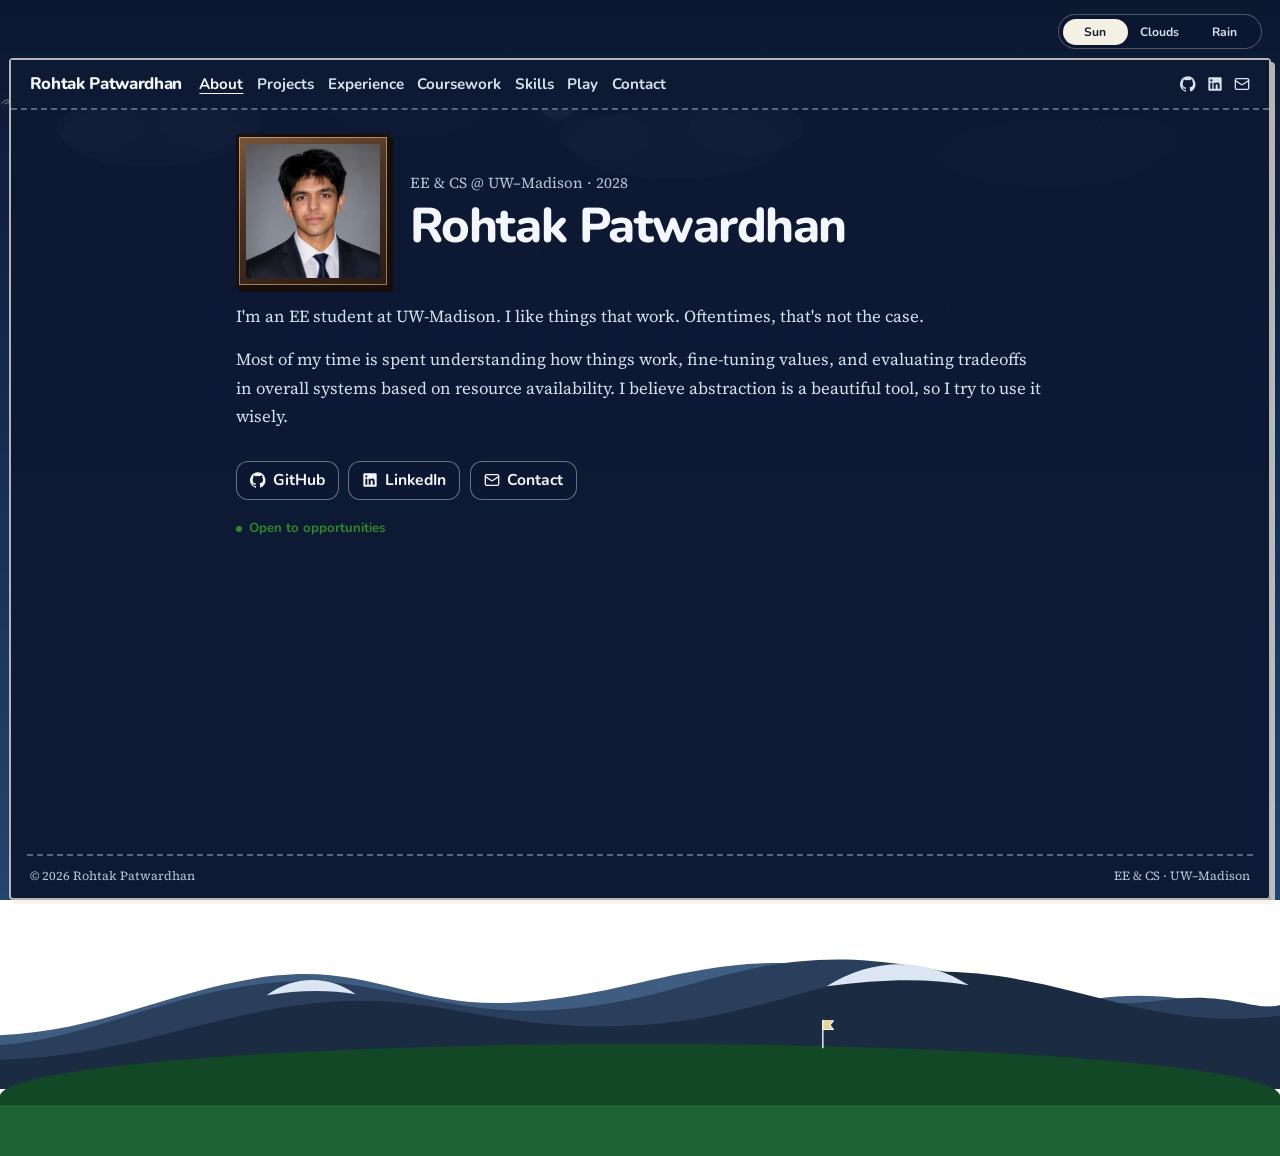
==== commit 496a7975: "Replace the long scroll with a dark tabbed sheet, and let the sky give way to the ground. Co-authore" ====
--- a/index.html
+++ b/index.html
@@ -1,5 +1,5 @@
 <!DOCTYPE html>
-<html lang="en">
+<html lang="en" data-time="night">
 <head>
   <meta charset="UTF-8" />
   <meta name="viewport" content="width=device-width, initial-scale=1.0" />
@@ -38,105 +38,122 @@
     --text-2:      #1c3348;
     --text-3:      #2c4a66;
     --green:       #2f8a28;
-    --sb-w:        220px;
+    --sb-w:        0px;
+    --ink:         #142033;
+    --paper:       #fffef8;
+    --rule:        rgba(20, 32, 51, 0.42);
   }
 
   *, *::before, *::after { box-sizing: border-box; margin: 0; padding: 0; }
 
-  html { scroll-behavior: smooth; }
+  html, body { min-height: 100%; }
   body {
     background: linear-gradient(180deg, var(--sky-top) 0%, var(--sky-mid) 56%, var(--sky-bottom) 100%);
     background-attachment: fixed;
     color: var(--text);
     font-family: 'Source Serif 4', Georgia, serif; font-size: 17.5px;
-    line-height: 1.6; -webkit-font-smoothing: antialiased; overflow-x: hidden;
+    line-height: 1.6; -webkit-font-smoothing: antialiased;
+    overflow-x: hidden;
     padding-bottom: 0;
   }
   ::selection { background: #d7f5c8; color: var(--text); }
   #about { background: transparent; }
-  #education { padding: 4rem 0; }
   ::-webkit-scrollbar { width: 3px; }
   ::-webkit-scrollbar-track { background: var(--bg); }
   ::-webkit-scrollbar-thumb { background: var(--border-2); border-radius: 2px; }
 
-  /* ── Sidebar ─────────────────────────────── */
-  .sidebar {
-    position: fixed; top: 0; left: 0; bottom: 0;
-    width: var(--sb-w); background: var(--sb-bg);
-    border-right: 1px solid var(--border);
-    display: flex; flex-direction: column;
-    padding: 2.4rem 1.4rem; z-index: 100;
-  }
-
-  .sb-logo { margin-bottom: 2.2rem; }
-  .sb-name { font-size: 1rem; font-weight: 600; color: var(--text); letter-spacing: -0.01em; }
-  .sb-sub  { font-size: 0.88rem; color: var(--text-3); margin-top: 0.15rem; }
-
-  .nav-track { position: relative; display: flex; flex-direction: column; gap: 0.02rem; flex: 1; }
-
-  .nav-indicator {
-    position: absolute; left: 0; top: 0;
-    width: 1px; height: 32px;
-    background: var(--accent);
-    transition: transform 0.25s ease, height 0.2s ease;
-  }
-
-  .s-link {
-    display: flex; align-items: center; gap: 0.6rem;
-    padding: 0.52rem 0.7rem 0.52rem 0.9rem;
-    font-size: 0.95rem; font-weight: 400;
-    color: var(--text-2); text-decoration: none;
-    border-radius: 0 5px 5px 0; cursor: pointer;
-    border: none; background: none; font-family: inherit;
-    transition: color 0.18s ease, background 0.18s ease;
-    position: relative; z-index: 1;
-  }
-
-  .s-icon { display: none; }
-  .s-link:hover { color: var(--text); }
-  .s-link.active { color: var(--text); font-weight: 600; }
-
-  .sb-bottom {
-    margin-top: auto; padding-top: 1.4rem;
-    border-top: 1px solid var(--border);
-    display: flex; flex-direction: column; gap: 0.9rem;
-  }
-  .sb-status { display: flex; align-items: center; gap: 0.4rem; font-size: 0.69rem; color: var(--green); }
-  .sb-dot {
-    width: 5px; height: 5px; border-radius: 50%; background: var(--green); flex-shrink: 0;
-  }
-  .sb-socials { display: flex; gap: 0.65rem; }
+  /* ── Sheet ──────────────────────────────── */
+  .sheet {
+    position: relative;
+    z-index: 2;
+    display: flex;
+    flex-direction: column;
+    width: calc(100% - 1.15rem);
+    min-height: calc(100vh - 3.6rem);
+    min-height: calc(100dvh - 3.6rem);
+    margin: 3.6rem auto 0;
+    background: var(--paper);
+    border: 2px solid var(--ink);
+    border-radius: 4px;
+    box-shadow: 4px 4px 0 var(--ink);
+  }
+  .sheet-bar {
+    display: flex;
+    flex-wrap: wrap;
+    align-items: center;
+    gap: 0.35rem 1.1rem;
+    padding: 0.7rem 1.15rem 0.62rem;
+    position: sticky;
+    top: 0;
+    z-index: 5;
+    background: var(--paper);
+    border-bottom: 2px dashed var(--rule);
+  }
+  .sheet-name {
+    font-family: 'Nunito', sans-serif;
+    font-weight: 800;
+    font-size: 1.05rem;
+    color: var(--text);
+    text-decoration: none;
+    letter-spacing: -0.02em;
+  }
+  .sheet-name:hover { color: var(--accent); }
+  .sheet-tabs {
+    display: flex;
+    flex-wrap: wrap;
+    align-items: center;
+    gap: 0.15rem 0.85rem;
+    flex: 1;
+  }
+  .tab {
+    border: none;
+    background: none;
+    padding: 0.12rem 0;
+    font-family: 'Nunito', sans-serif;
+    font-size: 0.95rem;
+    font-weight: 700;
+    color: var(--text-2);
+    cursor: pointer;
+  }
+  .tab:hover { color: var(--text); }
+  .tab.active {
+    color: var(--text);
+    text-decoration: underline;
+    text-underline-offset: 4px;
+  }
+  .tab:focus-visible { outline: 2px solid var(--accent); outline-offset: 3px; }
+  .sheet-socials { display: flex; gap: 0.7rem; margin-left: auto; }
   .sb-social {
     display: flex; align-items: center; justify-content: center;
     color: var(--text-3); text-decoration: none;
   }
   .sb-social:hover { color: var(--text); }
-
-  .sb-resume {
-    display: inline-flex; align-items: center; gap: 0.35rem;
-    font-size: 0.92rem; font-family: inherit;
-    color: var(--text); text-decoration: underline; text-underline-offset: 3px;
-  }
-  .sb-resume:hover { color: var(--accent); }
+  .sheet-rule { display: none; }
+  .sheet-body { flex: 1; }
+  .about-status {
+    display: flex; align-items: center; gap: 0.45rem;
+    margin-top: 1.1rem;
+    font-family: 'Nunito', sans-serif;
+    font-size: 0.82rem; font-weight: 700;
+    color: var(--green);
+  }
+  .sb-dot {
+    width: 6px; height: 6px; border-radius: 50%; background: var(--green); flex-shrink: 0;
+  }
 
   /* ── Main ────────────────────────────────── */
-  .main {
-    margin-left: var(--sb-w);
-    min-height: 100vh;
-    position: relative;
-    z-index: 1;
-  }
+  .main { position: relative; z-index: 1; }
   h1, h2, h3, .sec-heading, .hero-name, .sb-name, .proj-name,
   .cw-term-label, .skills-cat-label, .contact-platform {
     font-family: 'Nunito', sans-serif;
     font-weight: 800;
   }
 
-  .container { width: 100%; max-width: 72rem; margin: 0 auto; padding: 0 3.5rem; position: relative; z-index: 1; }
+  .container { width: 100%; max-width: 54rem; margin: 0 auto; padding: 0 1.75rem; position: relative; z-index: 1; }
 
   /* ── Sections ────────────────────────────── */
-  section { padding: 4.25rem 0; border-bottom: 1px solid var(--border); }
-  section:last-of-type { border-bottom: none; }
+  section[data-section] { display: none; padding: 1.45rem 0 1.8rem; border-bottom: none; }
+  section[data-section].is-on { display: block; }
 
   .sec-label {
     font-size: 0.95rem; font-weight: 600;
@@ -155,16 +172,36 @@
   .reveal { opacity: 1; }
 
   /* ── ABOUT ───────────────────────────────── */
-  #about { padding: 4.5rem 0 3.25rem; display: block; position: relative; }
+  #about { padding: 1.55rem 0 1.4rem; position: relative; }
   #about .container { text-align: left; position: relative; }
 
+  .about-head {
+    display: flex;
+    align-items: center;
+    gap: 1.25rem;
+    margin-bottom: 0.95rem;
+  }
+  .about-frame {
+    flex: none;
+    padding: 0.42rem;
+    background: linear-gradient(160deg, #7a5638 0%, #4a3120 42%, #2c1c12 100%);
+    border: 3px solid #1a100b;
+    box-shadow:
+      inset 0 0 0 1px rgba(232, 206, 158, 0.55),
+      3px 4px 0 #140e0a;
+  }
+  .about-photo {
+    display: block;
+    width: 8.4rem;
+    height: auto;
+  }
   .hero-kicker {
-    font-size: 0.95rem; color: var(--text-3); margin-bottom: 0.7rem;
+    font-size: 0.95rem; color: var(--text-3); margin-bottom: 0.35rem;
   }
   .hero-name {
     font-size: clamp(2.3rem, 4.4vw, 3.05rem);
     font-weight: 800; letter-spacing: -0.03em; line-height: 1.05;
-    color: var(--text); margin-bottom: 0.85rem;
+    color: var(--text); margin-bottom: 0;
   }
   .hero-bio {
     font-size: 1.05rem; color: var(--text-2); line-height: 1.7; margin: 0 0 1.8rem;
@@ -216,7 +253,7 @@
     flex-direction: column;
     gap: 1.35rem;
     margin: 0.4rem auto 0;
-    max-width: 42rem;
+    max-width: none;
   }
   #projects .sec-label,
   #projects .sec-heading,
@@ -316,7 +353,7 @@
 
   /* ── EXPERIENCE ──────────────────────────── */
   .timeline { display: flex; flex-direction: column; }
-  .tl-card { padding: 1.35rem 0; background: transparent; border-bottom: 1px solid var(--border); display: flex; gap: 1.1rem; align-items: flex-start; }
+  .tl-card { padding: 1.15rem 0; background: transparent; border-bottom: 1px dashed var(--rule); display: flex; gap: 1.1rem; align-items: flex-start; }
   .tl-card:last-child { border-bottom: none; }
   .tl-logo-wrap {
     width: 48px; height: 48px; flex-shrink: 0; margin-top: 0.15rem;
@@ -405,7 +442,7 @@
   .contact-card {
     display: flex; align-items: center; gap: 1rem;
     background: transparent; padding: 0.85rem 0;
-    border-bottom: 1px solid var(--border);
+    border-bottom: 1px dashed var(--rule);
     text-decoration: none; color: var(--text);
   }
   .contact-card:hover { color: var(--accent); }
@@ -415,7 +452,12 @@
   .contact-arrow { display: none; }
 
   /* ── FOOTER ──────────────────────────────── */
-  .site-footer { padding: 1.5rem 3rem; text-align: center; font-size: 0.7rem; color: var(--text-3); border-top: 1px solid var(--border); }
+  .site-footer {
+    display: flex; justify-content: space-between; gap: 1rem; flex-wrap: wrap;
+    margin: 0 1rem; padding: 0.65rem 0.15rem 0.75rem;
+    font-size: 0.78rem; color: var(--text-3);
+    border-top: 2px dashed var(--rule);
+  }
 
   /* ── LIGHTBOX ────────────────────────────── */
   #lightbox {
@@ -444,146 +486,75 @@
   .lb-dot.active { background: var(--text-2); }
 
   /* ── Keyframes ───────────────────────────── */
-  #scroll-progress {
-    position: fixed; top: 0; left: var(--sb-w); right: 0;
-    height: 1px; z-index: 999; pointer-events: none;
-    background: transparent;
-  }
-  #scroll-fill {
-    height: 100%; width: 0%;
-    background: var(--accent);
-    transition: width 0.08s linear;
-  }
-  @media (max-width: 800px) { #scroll-progress { left: 0; } }
-
   @keyframes fadeIn  { from { opacity: 0; } to { opacity: 1; } }
 
+  html[data-time="night"] .sheet {
+    --paper: rgba(14, 26, 52, 0.96);
+    --ink: rgba(244, 241, 228, 0.72);
+    --rule: rgba(243, 246, 251, 0.35);
+    background: var(--paper);
+  }
+  html[data-time="night"] .sheet-bar { background: #0e1a34; }
+  html[data-time="night"] .sb-social { color: var(--text-2); }
+
   @media (max-width: 800px) {
-    :root { --sb-w: 0px; }
-    .sidebar { display: none; }
-    body { padding-bottom: 0; }
-    .container { padding: 0 1.35rem; }
-    .site-footer { padding: 1.5rem 1.35rem; }
-  }
-
-  /* ── Mobile Nav ──────────────────────────── */
-  .mobile-nav {
-    display: none;
-    position: fixed; bottom: 0; left: 0; right: 0; z-index: 200;
-    background: transparent; border-top: none;
-    padding: 0.4rem 0.5rem env(safe-area-inset-bottom, 0);
-    justify-content: space-around; align-items: center;
-  }
-  @media (max-width: 800px) { .mobile-nav { display: flex; } }
-  .mn-btn {
-    display: flex; flex-direction: column; align-items: center; gap: 0.2rem;
-    background: none; border: none; color: var(--text-3); cursor: pointer;
-    font-family: inherit; font-size: 0.58rem; font-weight: 500;
-    padding: 0.4rem 0.6rem; border-radius: 6px;
-    transition: color 0.15s ease, background 0.15s ease;
-    letter-spacing: 0.04em;
-  }
-  .mn-btn svg { width: 18px; height: 18px; }
-  .mn-btn:hover, .mn-btn.active { color: var(--text); }
+    .sheet {
+      width: calc(100% - 0.7rem);
+      margin-top: 4.15rem;
+      min-height: calc(100vh - 4.15rem);
+      min-height: calc(100dvh - 4.15rem);
+    }
+    .container { padding: 0 1rem; }
+    .sheet-name { flex-basis: auto; }
+    .sheet-tabs { flex-basis: 100%; gap: 0.2rem 0.7rem; }
+    .about-photo { width: 5.6rem; }
+  }
   </style>
 </head>
 <body>
-<div id="scroll-progress"><div id="scroll-fill"></div></div>
-
-<!-- ═══ SIDEBAR ═══ -->
-<aside class="sidebar">
-  <div class="sb-logo">
-    <div class="sb-name">Rohtak Patwardhan</div>
-    <div class="sb-sub">EE &amp; CS · UW–Madison</div>
-  </div>
-
-  <div class="nav-track" id="nav-track">
-    <div class="nav-indicator" id="nav-indicator"></div>
-
-    <button class="s-link active" data-section="about" onclick="scrollToSection('about')">
-      <svg class="s-icon" viewBox="0 0 24 24" fill="none" stroke="currentColor" stroke-width="2" stroke-linecap="round" stroke-linejoin="round"><circle cx="12" cy="8" r="4"/><path d="M5.2 20a7 7 0 0 1 13.6 0"/></svg>
-      About
-    </button>
-    <button class="s-link" data-section="projects" onclick="scrollToSection('projects')">
-      <svg class="s-icon" viewBox="0 0 24 24" fill="none" stroke="currentColor" stroke-width="2" stroke-linecap="round" stroke-linejoin="round"><rect x="3" y="3" width="7" height="7"/><rect x="14" y="3" width="7" height="7"/><rect x="14" y="14" width="7" height="7"/><rect x="3" y="14" width="7" height="7"/></svg>
-      Projects
-    </button>
-    <button class="s-link" data-section="experience" onclick="scrollToSection('experience')">
-      <svg class="s-icon" viewBox="0 0 24 24" fill="none" stroke="currentColor" stroke-width="2" stroke-linecap="round" stroke-linejoin="round"><rect x="2" y="7" width="20" height="14" rx="2"/><path d="M16 7V5a2 2 0 0 0-2-2h-4a2 2 0 0 0-2 2v2"/></svg>
-      Experience
-    </button>
-    <button class="s-link" data-section="education" onclick="scrollToSection('education')">
-      <svg class="s-icon" viewBox="0 0 24 24" fill="none" stroke="currentColor" stroke-width="2" stroke-linecap="round" stroke-linejoin="round"><path d="M22 10v6M2 10l10-5 10 5-10 5z"/><path d="M6 12v5c0 2 2 3 6 3s6-1 6-3v-5"/></svg>
-      Coursework
-    </button>
-    <button class="s-link" data-section="skills" onclick="scrollToSection('skills')">
-      <svg class="s-icon" viewBox="0 0 24 24" fill="none" stroke="currentColor" stroke-width="2" stroke-linecap="round" stroke-linejoin="round"><polyline points="16 18 22 12 16 6"/><polyline points="8 6 2 12 8 18"/></svg>
-      Skills
-    </button>
-    <button class="s-link" data-section="play" onclick="scrollToSection('play')">
-      <svg class="s-icon" viewBox="0 0 24 24" fill="none" stroke="currentColor" stroke-width="2" stroke-linecap="round" stroke-linejoin="round"><path d="M5 6h6a6 6 0 0 1 0 12H5z"/><path d="M4 12H2M17 12h5"/></svg>
-      Play
-    </button>
-    <button class="s-link" data-section="contact" onclick="scrollToSection('contact')">
-      <svg class="s-icon" viewBox="0 0 24 24" fill="none" stroke="currentColor" stroke-width="2" stroke-linecap="round" stroke-linejoin="round"><rect x="2" y="4" width="20" height="16" rx="2"/><path d="m22 7-8.97 5.7a1.94 1.94 0 0 1-2.06 0L2 7"/></svg>
-      Contact
-    </button>
-  </div>
-
-  <div class="sb-bottom">
-    <div class="sb-status"><div class="sb-dot"></div>Open to opportunities</div>
-    <div class="sb-socials">
+<div class="sheet">
+  <header class="sheet-bar">
+    <a class="sheet-name" href="#about">Rohtak Patwardhan</a>
+    <nav class="sheet-tabs" role="tablist" aria-label="Sections">
+      <button class="tab active" role="tab" id="tab-about" data-section="about" aria-selected="true" aria-controls="about">About</button>
+      <button class="tab" role="tab" id="tab-projects" data-section="projects" aria-selected="false" aria-controls="projects">Projects</button>
+      <button class="tab" role="tab" id="tab-experience" data-section="experience" aria-selected="false" aria-controls="experience">Experience</button>
+      <button class="tab" role="tab" id="tab-education" data-section="education" aria-selected="false" aria-controls="education">Coursework</button>
+      <button class="tab" role="tab" id="tab-skills" data-section="skills" aria-selected="false" aria-controls="skills">Skills</button>
+      <button class="tab" role="tab" id="tab-play" data-section="play" aria-selected="false" aria-controls="play">Play</button>
+      <button class="tab" role="tab" id="tab-contact" data-section="contact" aria-selected="false" aria-controls="contact">Contact</button>
+    </nav>
+    <div class="sheet-socials">
       <a href="https://github.com/rohtakpat314" target="_blank" rel="noopener" class="sb-social" title="GitHub">
-        <svg width="13" height="13" viewBox="0 0 24 24" fill="currentColor"><path d="M12 .3a12 12 0 0 0-3.8 23.4c.6.1.8-.3.8-.6v-2c-3.3.7-4-1.6-4-1.6-.5-1.4-1.3-1.8-1.3-1.8-1-.7.1-.7.1-.7 1.1.1 1.7 1.1 1.7 1.1 1 1.7 2.6 1.2 3.2.9.1-.7.4-1.2.7-1.5-2.6-.3-5.4-1.3-5.4-5.8 0-1.3.5-2.4 1.2-3.2-.1-.3-.5-1.5.1-3.2 0 0 1-.3 3.3 1.2a11.5 11.5 0 0 1 6 0C17.3 4.7 18.3 5 18.3 5c.7 1.7.2 2.9.1 3.2.8.8 1.2 1.9 1.2 3.2 0 4.5-2.8 5.5-5.4 5.8.4.4.8 1.1.8 2.2v3.3c0 .3.2.7.8.6A12 12 0 0 0 12 .3"/></svg>
+        <svg width="16" height="16" viewBox="0 0 24 24" fill="currentColor" aria-hidden="true"><path d="M12 .3a12 12 0 0 0-3.8 23.4c.6.1.8-.3.8-.6v-2c-3.3.7-4-1.6-4-1.6-.5-1.4-1.3-1.8-1.3-1.8-1-.7.1-.7.1-.7 1.1.1 1.7 1.1 1.7 1.1 1 1.7 2.6 1.2 3.2.9.1-.7.4-1.2.7-1.5-2.6-.3-5.4-1.3-5.4-5.8 0-1.3.5-2.4 1.2-3.2-.1-.3-.5-1.5.1-3.2 0 0 1-.3 3.3 1.2a11.5 11.5 0 0 1 6 0C17.3 4.7 18.3 5 18.3 5c.7 1.7.2 2.9.1 3.2.8.8 1.2 1.9 1.2 3.2 0 4.5-2.8 5.5-5.4 5.8.4.4.8 1.1.8 2.2v3.3c0 .3.2.7.8.6A12 12 0 0 0 12 .3"/></svg>
       </a>
       <a href="https://www.linkedin.com/in/rohtak-patwardhan" target="_blank" rel="noopener" class="sb-social" title="LinkedIn">
-        <svg width="13" height="13" viewBox="0 0 24 24" fill="currentColor"><path d="M20.5 2h-17A1.5 1.5 0 0 0 2 3.5v17A1.5 1.5 0 0 0 3.5 22h17a1.5 1.5 0 0 0 1.5-1.5v-17A1.5 1.5 0 0 0 20.5 2zM8 19H5v-9h3zM6.5 8.25A1.75 1.75 0 1 1 8.3 6.5a1.78 1.78 0 0 1-1.8 1.75zM19 19h-3v-4.74c0-1.42-.6-1.93-1.38-1.93A1.74 1.74 0 0 0 13 14.19a.66.66 0 0 0 0 .14V19h-3v-9h2.9v1.3a3.11 3.11 0 0 1 2.7-1.4c1.55 0 3.36.86 3.36 3.66z"/></svg>
+        <svg width="16" height="16" viewBox="0 0 24 24" fill="currentColor" aria-hidden="true"><path d="M20.5 2h-17A1.5 1.5 0 0 0 2 3.5v17A1.5 1.5 0 0 0 3.5 22h17a1.5 1.5 0 0 0 1.5-1.5v-17A1.5 1.5 0 0 0 20.5 2zM8 19H5v-9h3zM6.5 8.25A1.75 1.75 0 1 1 8.3 6.5a1.78 1.78 0 0 1-1.8 1.75zM19 19h-3v-4.74c0-1.42-.6-1.93-1.38-1.93A1.74 1.74 0 0 0 13 14.19a.66.66 0 0 0 0 .14V19h-3v-9h2.9v1.3a3.11 3.11 0 0 1 2.7-1.4c1.55 0 3.36.86 3.36 3.66z"/></svg>
       </a>
       <a href="mailto:rohtak.pat314@gmail.com" class="sb-social" title="Email">
-        <svg width="13" height="13" viewBox="0 0 24 24" fill="none" stroke="currentColor" stroke-width="2" stroke-linecap="round" stroke-linejoin="round"><rect x="2" y="4" width="20" height="16" rx="2"/><path d="m22 7-8.97 5.7a1.94 1.94 0 0 1-2.06 0L2 7"/></svg>
+        <svg width="16" height="16" viewBox="0 0 24 24" fill="none" stroke="currentColor" stroke-width="2" stroke-linecap="round" stroke-linejoin="round" aria-hidden="true"><rect x="2" y="4" width="20" height="16" rx="2"/><path d="m22 7-8.97 5.7a1.94 1.94 0 0 1-2.06 0L2 7"/></svg>
       </a>
     </div>
-  </div>
-</aside>
-
-<!-- ═══ MOBILE NAV ═══ -->
-<nav class="mobile-nav" id="mobile-nav">
-  <button class="mn-btn active" data-section="about" onclick="scrollToSection('about')">
-    <svg viewBox="0 0 24 24" fill="none" stroke="currentColor" stroke-width="2" stroke-linecap="round" stroke-linejoin="round"><circle cx="12" cy="8" r="4"/><path d="M5.2 20a7 7 0 0 1 13.6 0"/></svg>
-    About
-  </button>
-  <button class="mn-btn" data-section="projects" onclick="scrollToSection('projects')">
-    <svg viewBox="0 0 24 24" fill="none" stroke="currentColor" stroke-width="2" stroke-linecap="round" stroke-linejoin="round"><rect x="3" y="3" width="7" height="7"/><rect x="14" y="3" width="7" height="7"/><rect x="14" y="14" width="7" height="7"/><rect x="3" y="14" width="7" height="7"/></svg>
-    Projects
-  </button>
-  <button class="mn-btn" data-section="experience" onclick="scrollToSection('experience')">
-    <svg viewBox="0 0 24 24" fill="none" stroke="currentColor" stroke-width="2" stroke-linecap="round" stroke-linejoin="round"><rect x="2" y="7" width="20" height="14" rx="2"/><path d="M16 7V5a2 2 0 0 0-2-2h-4a2 2 0 0 0-2 2v2"/></svg>
-    Experience
-  </button>
-  <button class="mn-btn" data-section="education" onclick="scrollToSection('education')">
-    <svg viewBox="0 0 24 24" fill="none" stroke="currentColor" stroke-width="2" stroke-linecap="round" stroke-linejoin="round"><path d="M22 10v6M2 10l10-5 10 5-10 5z"/><path d="M6 12v5c0 2 2 3 6 3s6-1 6-3v-5"/></svg>
-    Coursework
-  </button>
-  <button class="mn-btn" data-section="skills" onclick="scrollToSection('skills')">
-    <svg viewBox="0 0 24 24" fill="none" stroke="currentColor" stroke-width="2" stroke-linecap="round" stroke-linejoin="round"><polyline points="16 18 22 12 16 6"/><polyline points="8 6 2 12 8 18"/></svg>
-    Skills
-  </button>
-  <button class="mn-btn" data-section="contact" onclick="scrollToSection('contact')">
-    <svg viewBox="0 0 24 24" fill="none" stroke="currentColor" stroke-width="2" stroke-linecap="round" stroke-linejoin="round"><rect x="2" y="4" width="20" height="16" rx="2"/><path d="m22 7-8.97 5.7a1.94 1.94 0 0 1-2.06 0L2 7"/></svg>
-    Contact
-  </button>
-</nav>
-
-<!-- ═══ MAIN ═══ -->
+  </header>
+  <div class="sheet-rule" aria-hidden="true"></div>
+  <div class="sheet-body" id="sheet-body">
 <main class="main" id="main">
 
   <!-- ABOUT -->
-  <section id="about" data-section="about">
+  <section id="about" data-section="about" class="is-on" role="tabpanel" aria-labelledby="tab-about">
     <div class="container">
-      <p class="hero-kicker">EE &amp; CS @ UW–Madison · 2028</p>
-      <h1 class="hero-name">Rohtak Patwardhan</h1>
+      <div class="about-head">
+        <div class="about-frame">
+          <img class="about-photo" src="brand_assets/portrait.png" alt="Portrait of Rohtak Patwardhan" />
+        </div>
+        <div>
+          <p class="hero-kicker">EE &amp; CS @ UW–Madison · 2028</p>
+          <h1 class="hero-name">Rohtak Patwardhan</h1>
+        </div>
+      </div>
       <div class="hero-bio">
-        <p>I'm a sophomore Electrical Engineering student at UW-Madison, interested in FPGA, RTL, and embedded systems.</p>
+        <p>I'm an EE student at UW-Madison. I like things that work. Oftentimes, that's not the case.</p>
+        <p>Most of my time is spent understanding how things work, fine-tuning values, and evaluating tradeoffs in overall systems based on resource availability. I believe abstraction is a beautiful tool, so I try to use it wisely.</p>
       </div>
       <div class="hero-socials">
         <a class="social-btn" href="https://github.com/rohtakpat314" target="_blank" rel="noopener">
@@ -594,11 +565,12 @@
           <svg width="16" height="16" viewBox="0 0 24 24" fill="currentColor" aria-hidden="true"><path d="M20.5 2h-17A1.5 1.5 0 0 0 2 3.5v17A1.5 1.5 0 0 0 3.5 22h17a1.5 1.5 0 0 0 1.5-1.5v-17A1.5 1.5 0 0 0 20.5 2zM8 19H5v-9h3zM6.5 8.25A1.75 1.75 0 1 1 8.3 6.5a1.78 1.78 0 0 1-1.8 1.75zM19 19h-3v-4.74c0-1.42-.6-1.93-1.38-1.93A1.74 1.74 0 0 0 13 14.19a.66.66 0 0 0 0 .14V19h-3v-9h2.9v1.3a3.11 3.11 0 0 1 2.7-1.4c1.55 0 3.36.86 3.36 3.66z"/></svg>
           LinkedIn
         </a>
-        <button class="social-btn" type="button" onclick="scrollToSection('contact')">
+        <button class="social-btn" type="button" onclick="showSection('contact')">
           <svg width="16" height="16" viewBox="0 0 24 24" fill="none" stroke="currentColor" stroke-width="2" stroke-linecap="round" stroke-linejoin="round" aria-hidden="true"><rect x="2" y="4" width="20" height="16" rx="2"/><path d="m22 7-8.97 5.7a1.94 1.94 0 0 1-2.06 0L2 7"/></svg>
           Contact
         </button>
       </div>
+      <p class="about-status"><span class="sb-dot" aria-hidden="true"></span>Open to opportunities</p>
     </div>
   </section>
 
@@ -986,70 +958,54 @@
     </div>
   </section>
 
-  <footer class="site-footer">Rohtak Patwardhan · EE &amp; CS · UW–Madison</footer>
 </main>
+  </div>
+  <footer class="site-footer">
+    <span>© 2026 Rohtak Patwardhan</span>
+    <span>EE &amp; CS · UW–Madison</span>
+  </footer>
+</div>
 
 <script src="sky.js"></script>
 <script src="sling.js"></script>
 <script>
-  // ── Scroll to section ─────────────────────────
-  function scrollToSection(id) {
-    document.getElementById(id).scrollIntoView({ behavior: 'smooth' });
-  }
-
-  // ── Sidebar nav indicator ─────────────────────
-  function moveIndicator(link) {
-    const track    = document.getElementById('nav-track');
-    const indicator = document.getElementById('nav-indicator');
-    const lRect    = link.getBoundingClientRect();
-    const tRect    = track.getBoundingClientRect();
-    const offset   = lRect.top - tRect.top + (lRect.height - 28) / 2;
-    indicator.style.transform = `translateY(${offset}px)`;
-    indicator.style.height    = `${lRect.height - 10}px`;
-  }
-
-  function setActiveLink(sectionId) {
-    const links = document.querySelectorAll('.s-link');
-    links.forEach(l => l.classList.remove('active'));
-    const active = document.querySelector(`.s-link[data-section="${sectionId}"]`);
-    if (active) { active.classList.add('active'); moveIndicator(active); }
-
-    const mLinks = document.querySelectorAll('.mn-btn');
-    mLinks.forEach(l => l.classList.remove('active'));
-    const mActive = document.querySelector(`.mn-btn[data-section="${sectionId}"]`);
-    if (mActive) mActive.classList.add('active');
-  }
-
-  // ── Scroll spy ────────────────────────────────
-  const sections = document.querySelectorAll('section[data-section]');
-  const spyObs = new IntersectionObserver((entries) => {
-    entries.forEach(e => { if (e.isIntersecting) setActiveLink(e.target.dataset.section); });
-  }, { threshold: 0.25, rootMargin: '-10% 0px -55% 0px' });
-  sections.forEach(s => spyObs.observe(s));
-
-  // ── Reveal on scroll ──────────────────────────
-  const revealObs = new IntersectionObserver((entries) => {
-    entries.forEach((entry, i) => {
-      if (entry.isIntersecting) {
-        setTimeout(() => entry.target.classList.add('shown'), i * 70);
-        revealObs.unobserve(entry.target);
-      }
+  var SECTIONS = ["about", "projects", "experience", "education", "skills", "play", "contact"];
+
+  function showSection(id, fromHistory) {
+    if (SECTIONS.indexOf(id) === -1) id = "about";
+    document.querySelectorAll("section[data-section]").forEach(function (section) {
+      var on = section.id === id;
+      section.classList.toggle("is-on", on);
+      section.setAttribute("role", "tabpanel");
     });
-  }, { threshold: 0.07, rootMargin: '0px 0px -30px 0px' });
-  document.querySelectorAll('.reveal').forEach(el => revealObs.observe(el));
-
-  // ── Init indicator position ───────────────────
-  window.addEventListener('load', () => {
-    const firstActive = document.querySelector('.s-link.active');
-    if (firstActive) moveIndicator(firstActive);
+    document.querySelectorAll(".tab").forEach(function (tab) {
+      var on = tab.getAttribute("data-section") === id;
+      tab.classList.toggle("active", on);
+      tab.setAttribute("aria-selected", on ? "true" : "false");
+    });
+    var body = document.getElementById("sheet-body");
+    if (body) body.scrollTop = 0;
+    window.scrollTo(0, 0);
+    var next = "#" + id;
+    if (location.hash !== next) {
+      if (fromHistory) history.replaceState(null, "", next);
+      else history.pushState(null, "", next);
+    }
+    if (id === "play") window.dispatchEvent(new Event("resize"));
+  }
+
+  document.querySelectorAll(".tab").forEach(function (tab) {
+    tab.addEventListener("click", function () { showSection(tab.getAttribute("data-section")); });
   });
 
-  // ── Scroll progress ───────────────────────────
-  const scrollFill = document.getElementById('scroll-fill');
-  window.addEventListener('scroll', () => {
-    const pct = window.scrollY / (document.documentElement.scrollHeight - window.innerHeight) * 100;
-    scrollFill.style.width = Math.min(pct, 100) + '%';
-  }, { passive: true });
+  window.addEventListener("hashchange", function () {
+    showSection(location.hash.replace("#", ""), true);
+  });
+  window.addEventListener("popstate", function () {
+    showSection((location.hash || "#about").replace("#", ""), true);
+  });
+
+  showSection((location.hash || "#about").replace("#", ""), true);
 </script>
 
 </body>
--- a/sky.css
+++ b/sky.css
@@ -219,8 +219,11 @@
 }
 
 .rain {
-  position: fixed;
-  inset: 0;
+  position: absolute;
+  top: 0;
+  left: 0;
+  right: 0;
+  height: 12rem;
   z-index: 0;
   pointer-events: none;
   overflow: hidden;
@@ -248,7 +251,9 @@
 .field {
   position: relative;
   z-index: 1;
-  height: 22rem;
+  height: 16rem;
+  margin-top: 0;
+  overflow: hidden;
   pointer-events: none;
 }
 
@@ -256,9 +261,9 @@
   position: absolute;
   left: 0;
   right: 0;
-  bottom: 5.4rem;
+  bottom: 4.2rem;
   width: 100%;
-  height: 16rem;
+  height: 11rem;
   z-index: 0;
 }
 
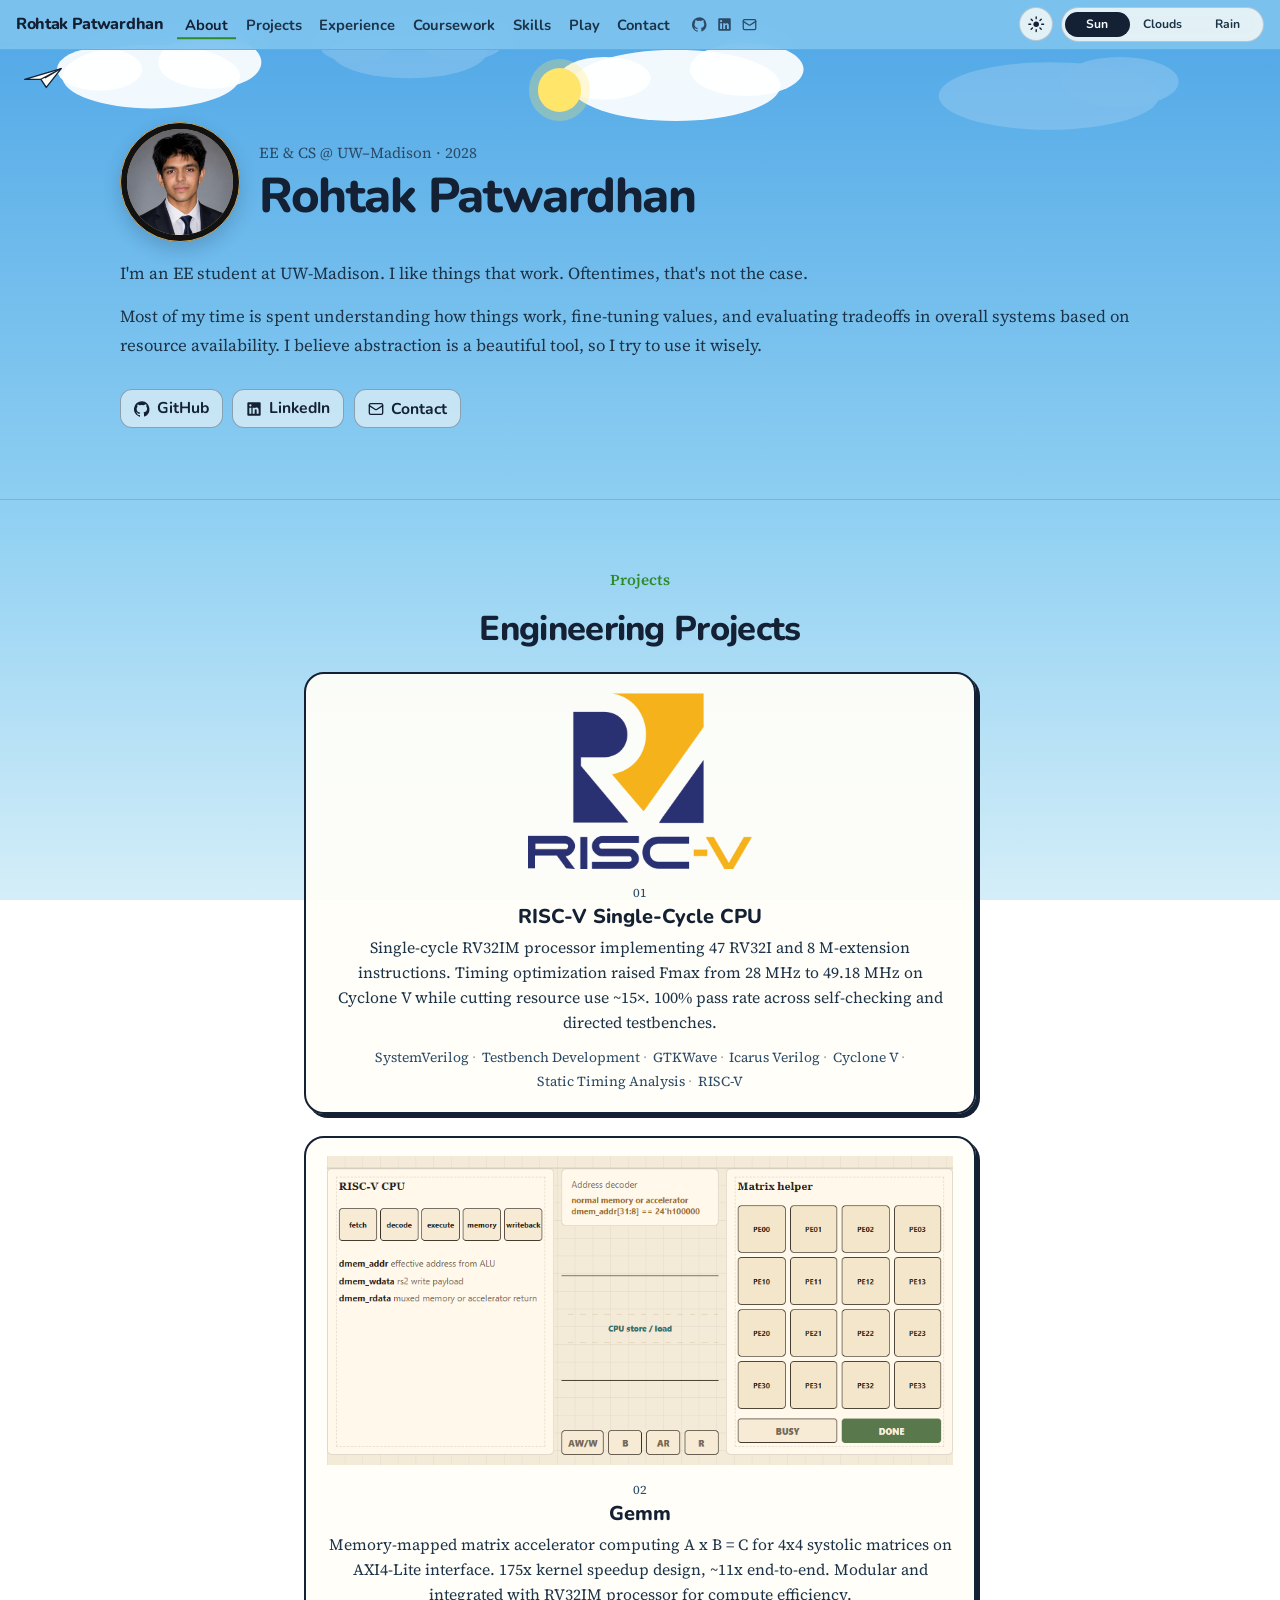
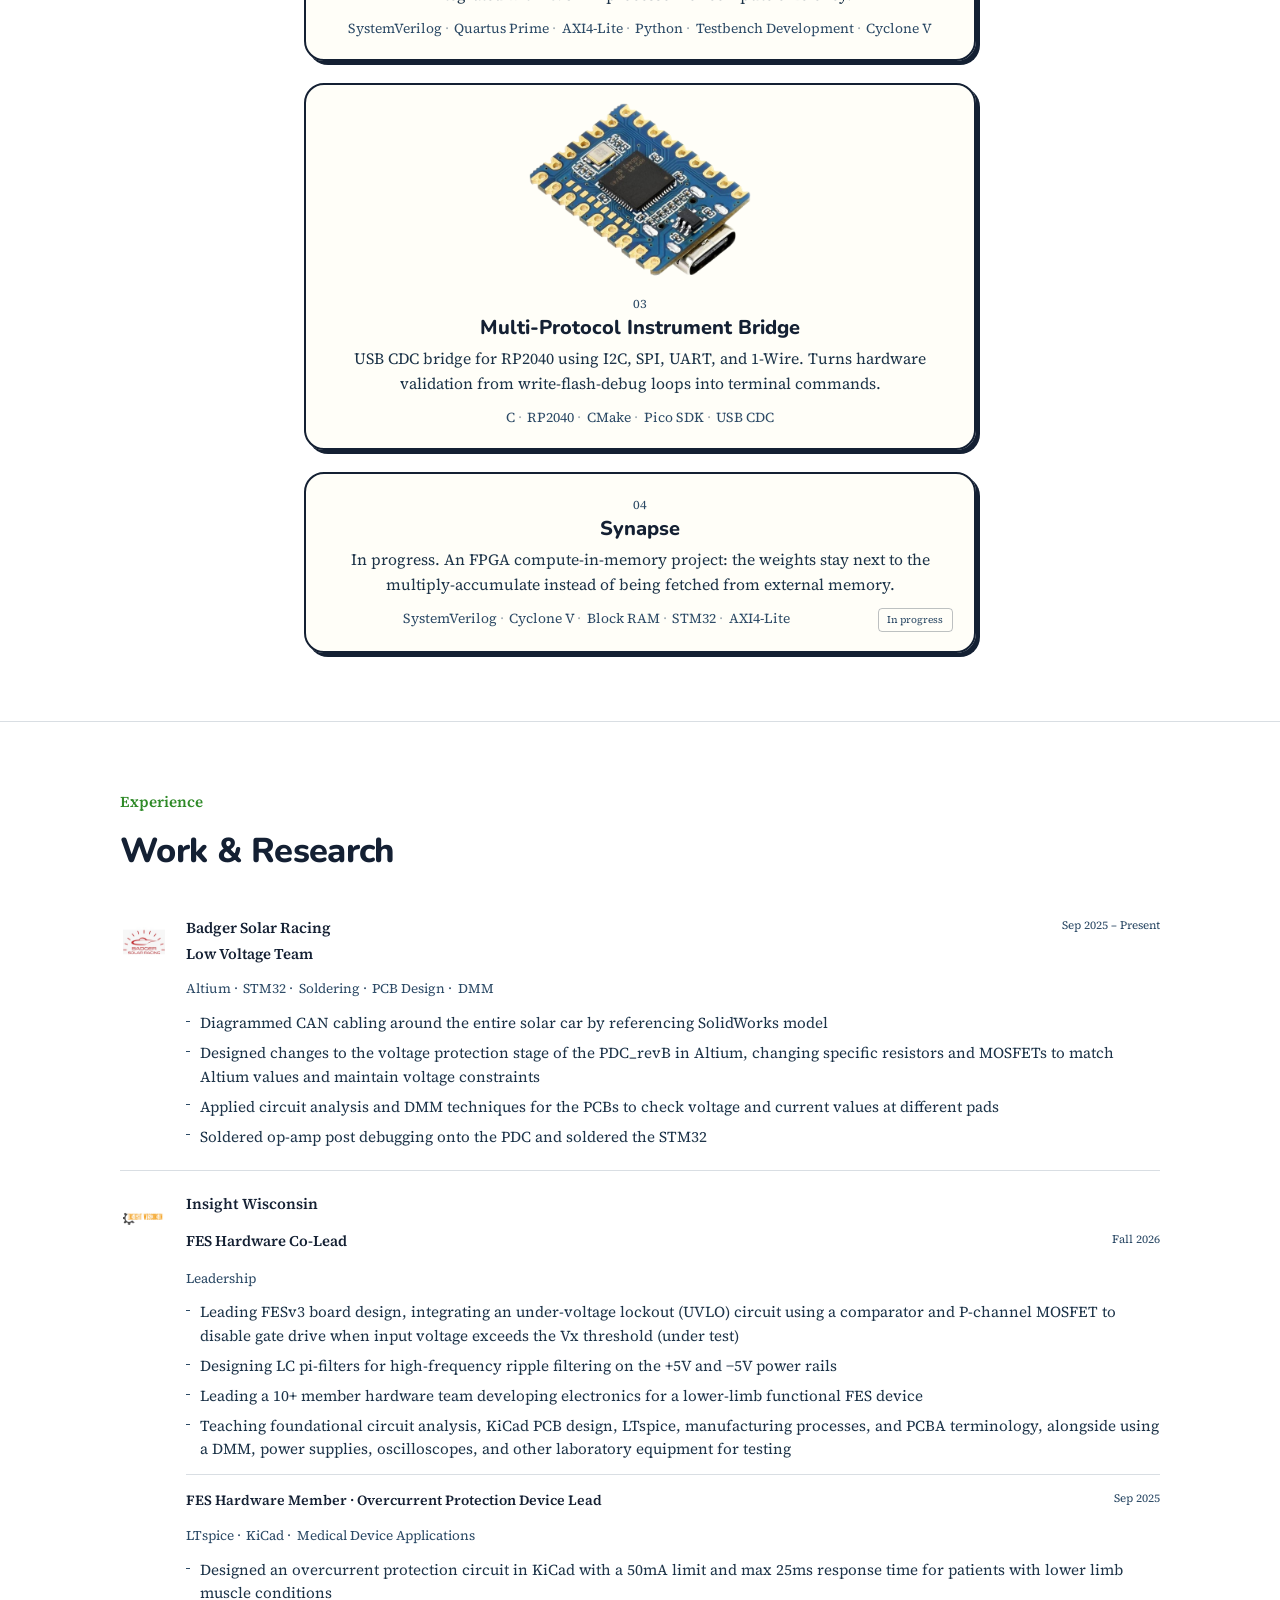
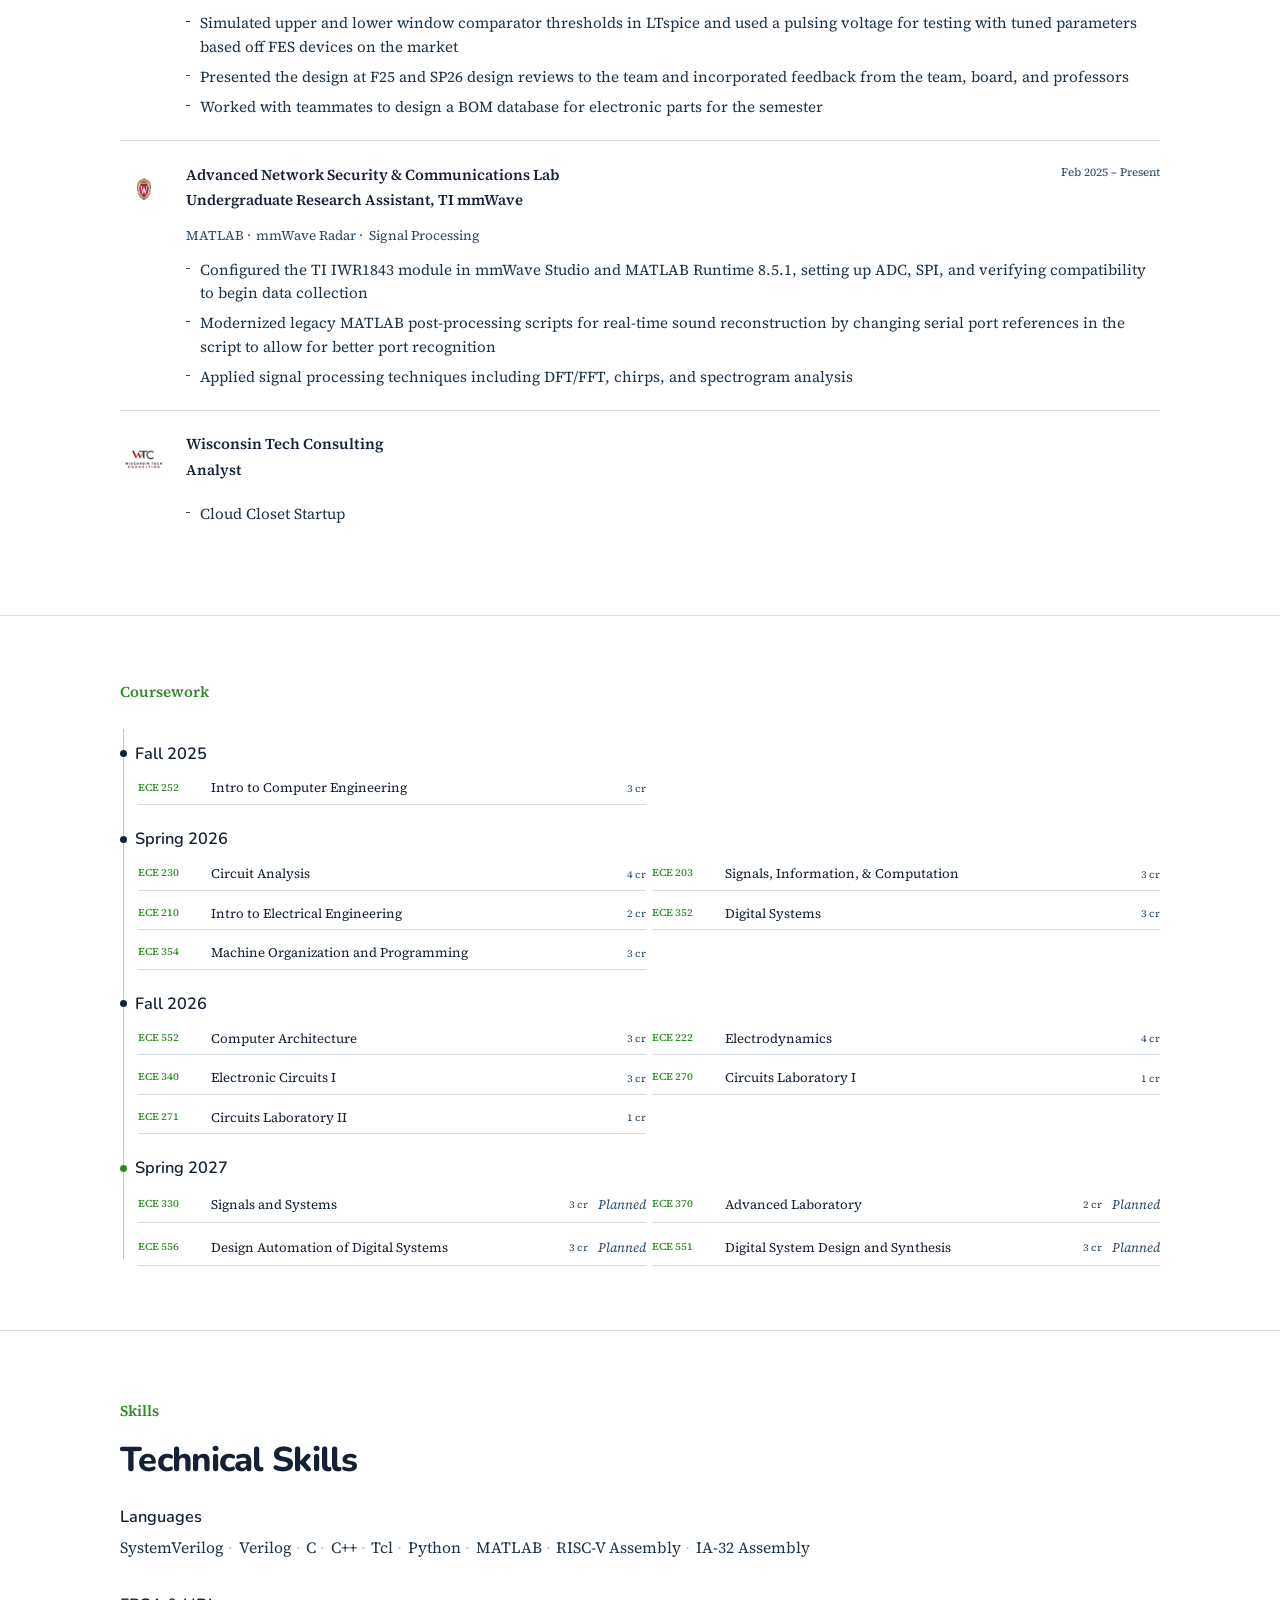
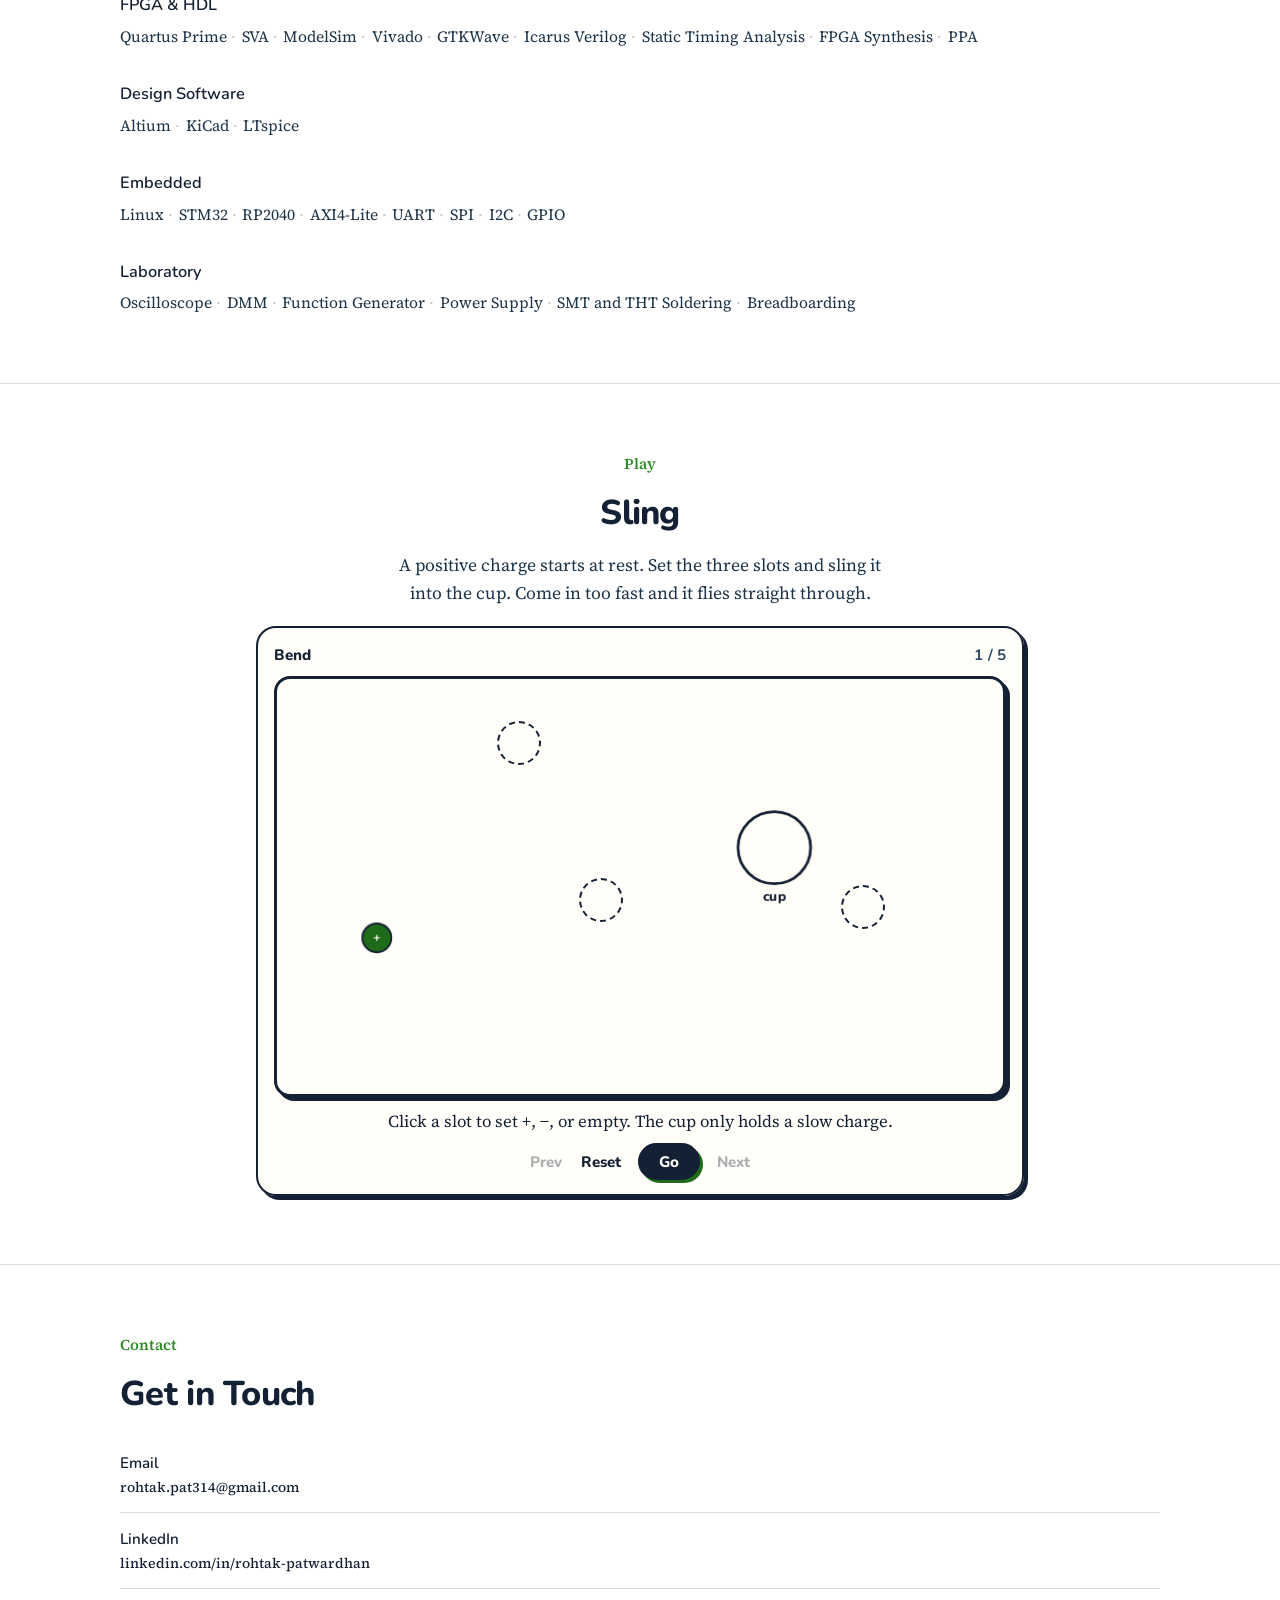
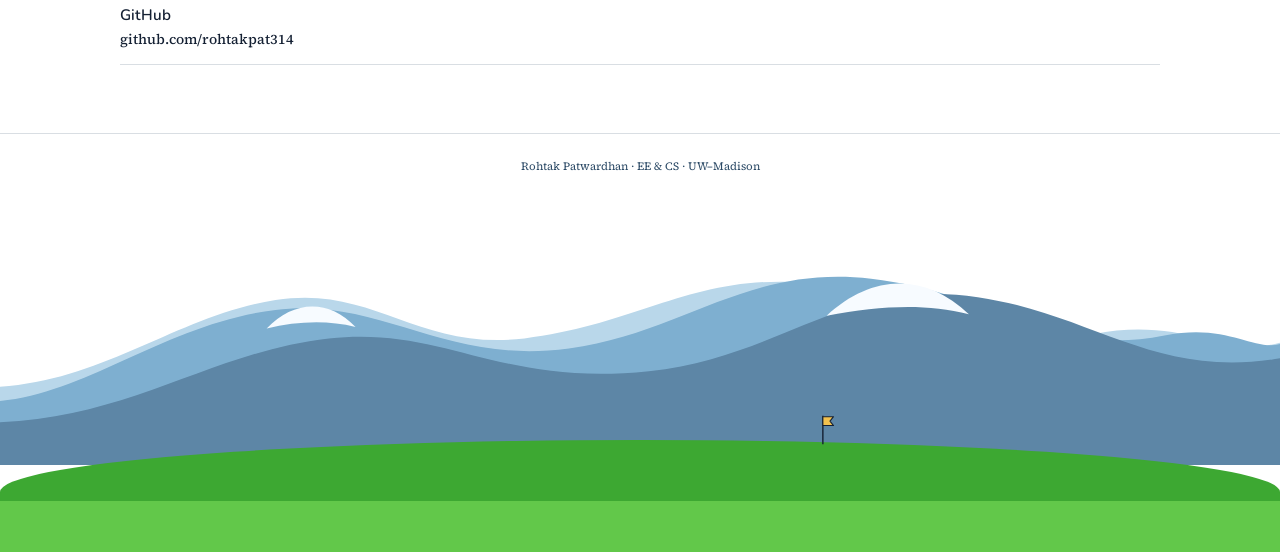
==== commit 19d90531: "Bring back the long sky page, with the sections in a top bar and the portrait in a gallery circle. C" ====
--- a/index.html
+++ b/index.html
@@ -1,5 +1,5 @@
 <!DOCTYPE html>
-<html lang="en" data-time="night">
+<html lang="en">
 <head>
   <meta charset="UTF-8" />
   <meta name="viewport" content="width=device-width, initial-scale=1.0" />
@@ -39,121 +39,106 @@
     --text-3:      #2c4a66;
     --green:       #2f8a28;
     --sb-w:        0px;
-    --ink:         #142033;
-    --paper:       #fffef8;
-    --rule:        rgba(20, 32, 51, 0.42);
+    --bar-h:       4.6rem;
   }
 
   *, *::before, *::after { box-sizing: border-box; margin: 0; padding: 0; }
 
-  html, body { min-height: 100%; }
+  html { scroll-behavior: smooth; }
   body {
     background: linear-gradient(180deg, var(--sky-top) 0%, var(--sky-mid) 56%, var(--sky-bottom) 100%);
     background-attachment: fixed;
     color: var(--text);
     font-family: 'Source Serif 4', Georgia, serif; font-size: 17.5px;
-    line-height: 1.6; -webkit-font-smoothing: antialiased;
-    overflow-x: hidden;
+    line-height: 1.6; -webkit-font-smoothing: antialiased; overflow-x: hidden;
     padding-bottom: 0;
   }
   ::selection { background: #d7f5c8; color: var(--text); }
   #about { background: transparent; }
+  #education { padding: 4rem 0; }
   ::-webkit-scrollbar { width: 3px; }
   ::-webkit-scrollbar-track { background: var(--bg); }
   ::-webkit-scrollbar-thumb { background: var(--border-2); border-radius: 2px; }
 
-  /* ── Sheet ──────────────────────────────── */
-  .sheet {
+  /* ── Top bar ─────────────────────────────── */
+  .topbar {
+    position: fixed; top: 0; left: 0; right: 0; z-index: 140;
+    display: flex; flex-wrap: wrap; align-items: center; gap: 0.35rem 0.85rem;
+    padding: 0.45rem 1rem;
+    background: rgba(126, 196, 239, 0.92);
+    border-bottom: 1px solid var(--border);
+    backdrop-filter: blur(10px);
+  }
+  html[data-time="night"] .topbar { background: rgba(12, 23, 48, 0.92); }
+
+  .sb-name {
+    font-family: 'Nunito', sans-serif;
+    font-size: 1rem; font-weight: 800; color: var(--text);
+    letter-spacing: -0.02em; text-decoration: none; white-space: nowrap;
+  }
+  .sb-name:hover { color: var(--accent); }
+
+  .nav-track {
     position: relative;
-    z-index: 2;
-    display: flex;
-    flex-direction: column;
-    width: calc(100% - 1.15rem);
-    min-height: calc(100vh - 3.6rem);
-    min-height: calc(100dvh - 3.6rem);
-    margin: 3.6rem auto 0;
-    background: var(--paper);
-    border: 2px solid var(--ink);
-    border-radius: 4px;
-    box-shadow: 4px 4px 0 var(--ink);
-  }
-  .sheet-bar {
-    display: flex;
-    flex-wrap: wrap;
-    align-items: center;
-    gap: 0.35rem 1.1rem;
-    padding: 0.7rem 1.15rem 0.62rem;
-    position: sticky;
-    top: 0;
-    z-index: 5;
-    background: var(--paper);
-    border-bottom: 2px dashed var(--rule);
-  }
-  .sheet-name {
+    display: flex; flex-wrap: wrap; align-items: center;
+    gap: 0.05rem 0.15rem;
+  }
+
+  .nav-indicator {
+    position: absolute; left: 0; top: 0;
+    height: 2px; width: 0;
+    background: var(--accent);
+    transition: transform 0.25s ease, width 0.2s ease;
+    pointer-events: none;
+  }
+
+  .s-link {
+    display: inline-flex; align-items: center;
+    padding: 0.32rem 0.48rem;
     font-family: 'Nunito', sans-serif;
-    font-weight: 800;
-    font-size: 1.05rem;
-    color: var(--text);
-    text-decoration: none;
-    letter-spacing: -0.02em;
-  }
-  .sheet-name:hover { color: var(--accent); }
-  .sheet-tabs {
-    display: flex;
-    flex-wrap: wrap;
-    align-items: center;
-    gap: 0.15rem 0.85rem;
-    flex: 1;
-  }
-  .tab {
-    border: none;
-    background: none;
-    padding: 0.12rem 0;
-    font-family: 'Nunito', sans-serif;
-    font-size: 0.95rem;
-    font-weight: 700;
-    color: var(--text-2);
-    cursor: pointer;
-  }
-  .tab:hover { color: var(--text); }
-  .tab.active {
-    color: var(--text);
-    text-decoration: underline;
-    text-underline-offset: 4px;
-  }
-  .tab:focus-visible { outline: 2px solid var(--accent); outline-offset: 3px; }
-  .sheet-socials { display: flex; gap: 0.7rem; margin-left: auto; }
+    font-size: 0.92rem; font-weight: 700;
+    color: var(--text-2); text-decoration: none;
+    cursor: pointer; border: none; background: none;
+    position: relative; z-index: 1;
+  }
+  .s-icon { display: none; }
+  .s-link:hover { color: var(--text); }
+  .s-link.active { color: var(--text); }
+
+  .sb-socials { display: flex; gap: 0.65rem; align-items: center; }
   .sb-social {
     display: flex; align-items: center; justify-content: center;
     color: var(--text-3); text-decoration: none;
   }
   .sb-social:hover { color: var(--text); }
-  .sheet-rule { display: none; }
-  .sheet-body { flex: 1; }
-  .about-status {
-    display: flex; align-items: center; gap: 0.45rem;
-    margin-top: 1.1rem;
-    font-family: 'Nunito', sans-serif;
-    font-size: 0.82rem; font-weight: 700;
-    color: var(--green);
-  }
-  .sb-dot {
-    width: 6px; height: 6px; border-radius: 50%; background: var(--green); flex-shrink: 0;
-  }
+  .topbar .sky-controls { position: static; margin-left: auto; z-index: auto; }
+
+  .sb-resume {
+    display: inline-flex; align-items: center; gap: 0.35rem;
+    font-size: 0.92rem; font-family: inherit;
+    color: var(--text); text-decoration: underline; text-underline-offset: 3px;
+  }
+  .sb-resume:hover { color: var(--accent); }
 
   /* ── Main ────────────────────────────────── */
-  .main { position: relative; z-index: 1; }
+  .main {
+    margin-left: 0;
+    padding-top: var(--bar-h);
+    min-height: 100vh;
+    position: relative;
+    z-index: 1;
+  }
   h1, h2, h3, .sec-heading, .hero-name, .sb-name, .proj-name,
   .cw-term-label, .skills-cat-label, .contact-platform {
     font-family: 'Nunito', sans-serif;
     font-weight: 800;
   }
 
-  .container { width: 100%; max-width: 54rem; margin: 0 auto; padding: 0 1.75rem; position: relative; z-index: 1; }
+  .container { width: 100%; max-width: 72rem; margin: 0 auto; padding: 0 3.5rem; position: relative; z-index: 1; }
 
   /* ── Sections ────────────────────────────── */
-  section[data-section] { display: none; padding: 1.45rem 0 1.8rem; border-bottom: none; }
-  section[data-section].is-on { display: block; }
+  section { padding: 4.25rem 0; border-bottom: 1px solid var(--border); scroll-margin-top: calc(var(--bar-h) + 0.4rem); }
+  section:last-of-type { border-bottom: none; }
 
   .sec-label {
     font-size: 0.95rem; font-weight: 600;
@@ -172,28 +157,38 @@
   .reveal { opacity: 1; }
 
   /* ── ABOUT ───────────────────────────────── */
-  #about { padding: 1.55rem 0 1.4rem; position: relative; }
+  #about { padding: 4.5rem 0 3.25rem; display: block; position: relative; }
   #about .container { text-align: left; position: relative; }
 
   .about-head {
     display: flex;
     align-items: center;
-    gap: 1.25rem;
-    margin-bottom: 0.95rem;
-  }
+    gap: 1.2rem;
+    margin-bottom: 1.15rem;
+  }
+  .about-copy { min-width: 0; }
   .about-frame {
     flex: none;
-    padding: 0.42rem;
-    background: linear-gradient(160deg, #7a5638 0%, #4a3120 42%, #2c1c12 100%);
-    border: 3px solid #1a100b;
-    box-shadow:
-      inset 0 0 0 1px rgba(232, 206, 158, 0.55),
-      3px 4px 0 #140e0a;
+    box-sizing: border-box;
+    width: 120px;
+    height: 120px;
+    padding: 6px;
+    border: 1px solid #c6a15a;
+    border-radius: 50%;
+    background: #121212;
+    box-shadow: 0 8px 18px rgba(20, 40, 70, 0.2);
+  }
+  html[data-time="night"] .about-frame {
+    box-shadow: 0 12px 26px rgba(0, 0, 0, 0.48);
   }
   .about-photo {
     display: block;
-    width: 8.4rem;
-    height: auto;
+    width: 100%;
+    height: 100%;
+    border-radius: 50%;
+    object-fit: cover;
+    object-position: center 30%;
+    box-shadow: inset 0 0 0 1px #c6a15a;
   }
   .hero-kicker {
     font-size: 0.95rem; color: var(--text-3); margin-bottom: 0.35rem;
@@ -253,7 +248,7 @@
     flex-direction: column;
     gap: 1.35rem;
     margin: 0.4rem auto 0;
-    max-width: none;
+    max-width: 42rem;
   }
   #projects .sec-label,
   #projects .sec-heading,
@@ -353,7 +348,7 @@
 
   /* ── EXPERIENCE ──────────────────────────── */
   .timeline { display: flex; flex-direction: column; }
-  .tl-card { padding: 1.15rem 0; background: transparent; border-bottom: 1px dashed var(--rule); display: flex; gap: 1.1rem; align-items: flex-start; }
+  .tl-card { padding: 1.35rem 0; background: transparent; border-bottom: 1px solid var(--border); display: flex; gap: 1.1rem; align-items: flex-start; }
   .tl-card:last-child { border-bottom: none; }
   .tl-logo-wrap {
     width: 48px; height: 48px; flex-shrink: 0; margin-top: 0.15rem;
@@ -442,7 +437,7 @@
   .contact-card {
     display: flex; align-items: center; gap: 1rem;
     background: transparent; padding: 0.85rem 0;
-    border-bottom: 1px dashed var(--rule);
+    border-bottom: 1px solid var(--border);
     text-decoration: none; color: var(--text);
   }
   .contact-card:hover { color: var(--accent); }
@@ -452,12 +447,7 @@
   .contact-arrow { display: none; }
 
   /* ── FOOTER ──────────────────────────────── */
-  .site-footer {
-    display: flex; justify-content: space-between; gap: 1rem; flex-wrap: wrap;
-    margin: 0 1rem; padding: 0.65rem 0.15rem 0.75rem;
-    font-size: 0.78rem; color: var(--text-3);
-    border-top: 2px dashed var(--rule);
-  }
+  .site-footer { padding: 1.5rem 3rem; text-align: center; font-size: 0.7rem; color: var(--text-3); border-top: 1px solid var(--border); }
 
   /* ── LIGHTBOX ────────────────────────────── */
   #lightbox {
@@ -486,68 +476,70 @@
   .lb-dot.active { background: var(--text-2); }
 
   /* ── Keyframes ───────────────────────────── */
+  #scroll-progress {
+    position: fixed; top: 0; left: 0; right: 0;
+    height: 2px; z-index: 200; pointer-events: none;
+    background: transparent;
+  }
+  #scroll-fill {
+    height: 100%; width: 0%;
+    background: var(--accent);
+    transition: width 0.08s linear;
+  }
   @keyframes fadeIn  { from { opacity: 0; } to { opacity: 1; } }
 
-  html[data-time="night"] .sheet {
-    --paper: rgba(14, 26, 52, 0.96);
-    --ink: rgba(244, 241, 228, 0.72);
-    --rule: rgba(243, 246, 251, 0.35);
-    background: var(--paper);
-  }
-  html[data-time="night"] .sheet-bar { background: #0e1a34; }
-  html[data-time="night"] .sb-social { color: var(--text-2); }
-
   @media (max-width: 800px) {
-    .sheet {
-      width: calc(100% - 0.7rem);
-      margin-top: 4.15rem;
-      min-height: calc(100vh - 4.15rem);
-      min-height: calc(100dvh - 4.15rem);
-    }
-    .container { padding: 0 1rem; }
-    .sheet-name { flex-basis: auto; }
-    .sheet-tabs { flex-basis: 100%; gap: 0.2rem 0.7rem; }
-    .about-photo { width: 5.6rem; }
+    :root { --bar-h: 7.4rem; }
+    .container { padding: 0 1.35rem; }
+    .site-footer { padding: 1.5rem 1.35rem; }
+    .about-frame { width: 104px; height: 104px; padding: 5px; }
+    .about-head { gap: 0.95rem; }
+    .topbar .weather { grid-template-columns: repeat(3, 3.15rem); }
+    .topbar .weather-thumb { width: 3.15rem; }
+    html[data-weather="cloudy"] .topbar .weather-thumb { transform: translateX(3.15rem); }
+    html[data-weather="rain"] .topbar .weather-thumb { transform: translateX(6.3rem); }
   }
   </style>
 </head>
 <body>
-<div class="sheet">
-  <header class="sheet-bar">
-    <a class="sheet-name" href="#about">Rohtak Patwardhan</a>
-    <nav class="sheet-tabs" role="tablist" aria-label="Sections">
-      <button class="tab active" role="tab" id="tab-about" data-section="about" aria-selected="true" aria-controls="about">About</button>
-      <button class="tab" role="tab" id="tab-projects" data-section="projects" aria-selected="false" aria-controls="projects">Projects</button>
-      <button class="tab" role="tab" id="tab-experience" data-section="experience" aria-selected="false" aria-controls="experience">Experience</button>
-      <button class="tab" role="tab" id="tab-education" data-section="education" aria-selected="false" aria-controls="education">Coursework</button>
-      <button class="tab" role="tab" id="tab-skills" data-section="skills" aria-selected="false" aria-controls="skills">Skills</button>
-      <button class="tab" role="tab" id="tab-play" data-section="play" aria-selected="false" aria-controls="play">Play</button>
-      <button class="tab" role="tab" id="tab-contact" data-section="contact" aria-selected="false" aria-controls="contact">Contact</button>
-    </nav>
-    <div class="sheet-socials">
-      <a href="https://github.com/rohtakpat314" target="_blank" rel="noopener" class="sb-social" title="GitHub">
-        <svg width="16" height="16" viewBox="0 0 24 24" fill="currentColor" aria-hidden="true"><path d="M12 .3a12 12 0 0 0-3.8 23.4c.6.1.8-.3.8-.6v-2c-3.3.7-4-1.6-4-1.6-.5-1.4-1.3-1.8-1.3-1.8-1-.7.1-.7.1-.7 1.1.1 1.7 1.1 1.7 1.1 1 1.7 2.6 1.2 3.2.9.1-.7.4-1.2.7-1.5-2.6-.3-5.4-1.3-5.4-5.8 0-1.3.5-2.4 1.2-3.2-.1-.3-.5-1.5.1-3.2 0 0 1-.3 3.3 1.2a11.5 11.5 0 0 1 6 0C17.3 4.7 18.3 5 18.3 5c.7 1.7.2 2.9.1 3.2.8.8 1.2 1.9 1.2 3.2 0 4.5-2.8 5.5-5.4 5.8.4.4.8 1.1.8 2.2v3.3c0 .3.2.7.8.6A12 12 0 0 0 12 .3"/></svg>
-      </a>
-      <a href="https://www.linkedin.com/in/rohtak-patwardhan" target="_blank" rel="noopener" class="sb-social" title="LinkedIn">
-        <svg width="16" height="16" viewBox="0 0 24 24" fill="currentColor" aria-hidden="true"><path d="M20.5 2h-17A1.5 1.5 0 0 0 2 3.5v17A1.5 1.5 0 0 0 3.5 22h17a1.5 1.5 0 0 0 1.5-1.5v-17A1.5 1.5 0 0 0 20.5 2zM8 19H5v-9h3zM6.5 8.25A1.75 1.75 0 1 1 8.3 6.5a1.78 1.78 0 0 1-1.8 1.75zM19 19h-3v-4.74c0-1.42-.6-1.93-1.38-1.93A1.74 1.74 0 0 0 13 14.19a.66.66 0 0 0 0 .14V19h-3v-9h2.9v1.3a3.11 3.11 0 0 1 2.7-1.4c1.55 0 3.36.86 3.36 3.66z"/></svg>
-      </a>
-      <a href="mailto:rohtak.pat314@gmail.com" class="sb-social" title="Email">
-        <svg width="16" height="16" viewBox="0 0 24 24" fill="none" stroke="currentColor" stroke-width="2" stroke-linecap="round" stroke-linejoin="round" aria-hidden="true"><rect x="2" y="4" width="20" height="16" rx="2"/><path d="m22 7-8.97 5.7a1.94 1.94 0 0 1-2.06 0L2 7"/></svg>
-      </a>
-    </div>
-  </header>
-  <div class="sheet-rule" aria-hidden="true"></div>
-  <div class="sheet-body" id="sheet-body">
+<div id="scroll-progress"><div id="scroll-fill"></div></div>
+
+<header class="topbar">
+  <a class="sb-name" href="#about" onclick="scrollToSection('about'); return false;">Rohtak Patwardhan</a>
+  <nav class="nav-track" id="nav-track" aria-label="Sections">
+    <div class="nav-indicator" id="nav-indicator"></div>
+    <button class="s-link active" data-section="about" onclick="scrollToSection('about')">About</button>
+    <button class="s-link" data-section="projects" onclick="scrollToSection('projects')">Projects</button>
+    <button class="s-link" data-section="experience" onclick="scrollToSection('experience')">Experience</button>
+    <button class="s-link" data-section="education" onclick="scrollToSection('education')">Coursework</button>
+    <button class="s-link" data-section="skills" onclick="scrollToSection('skills')">Skills</button>
+    <button class="s-link" data-section="play" onclick="scrollToSection('play')">Play</button>
+    <button class="s-link" data-section="contact" onclick="scrollToSection('contact')">Contact</button>
+  </nav>
+  <div class="sb-socials">
+    <a href="https://github.com/rohtakpat314" target="_blank" rel="noopener" class="sb-social" title="GitHub">
+      <svg width="15" height="15" viewBox="0 0 24 24" fill="currentColor"><path d="M12 .3a12 12 0 0 0-3.8 23.4c.6.1.8-.3.8-.6v-2c-3.3.7-4-1.6-4-1.6-.5-1.4-1.3-1.8-1.3-1.8-1-.7.1-.7.1-.7 1.1.1 1.7 1.1 1.7 1.1 1 1.7 2.6 1.2 3.2.9.1-.7.4-1.2.7-1.5-2.6-.3-5.4-1.3-5.4-5.8 0-1.3.5-2.4 1.2-3.2-.1-.3-.5-1.5.1-3.2 0 0 1-.3 3.3 1.2a11.5 11.5 0 0 1 6 0C17.3 4.7 18.3 5 18.3 5c.7 1.7.2 2.9.1 3.2.8.8 1.2 1.9 1.2 3.2 0 4.5-2.8 5.5-5.4 5.8.4.4.8 1.1.8 2.2v3.3c0 .3.2.7.8.6A12 12 0 0 0 12 .3"/></svg>
+    </a>
+    <a href="https://www.linkedin.com/in/rohtak-patwardhan" target="_blank" rel="noopener" class="sb-social" title="LinkedIn">
+      <svg width="15" height="15" viewBox="0 0 24 24" fill="currentColor"><path d="M20.5 2h-17A1.5 1.5 0 0 0 2 3.5v17A1.5 1.5 0 0 0 3.5 22h17a1.5 1.5 0 0 0 1.5-1.5v-17A1.5 1.5 0 0 0 20.5 2zM8 19H5v-9h3zM6.5 8.25A1.75 1.75 0 1 1 8.3 6.5a1.78 1.78 0 0 1-1.8 1.75zM19 19h-3v-4.74c0-1.42-.6-1.93-1.38-1.93A1.74 1.74 0 0 0 13 14.19a.66.66 0 0 0 0 .14V19h-3v-9h2.9v1.3a3.11 3.11 0 0 1 2.7-1.4c1.55 0 3.36.86 3.36 3.66z"/></svg>
+    </a>
+    <a href="mailto:rohtak.pat314@gmail.com" class="sb-social" title="Email">
+      <svg width="15" height="15" viewBox="0 0 24 24" fill="none" stroke="currentColor" stroke-width="2" stroke-linecap="round" stroke-linejoin="round"><rect x="2" y="4" width="20" height="16" rx="2"/><path d="m22 7-8.97 5.7a1.94 1.94 0 0 1-2.06 0L2 7"/></svg>
+    </a>
+  </div>
+</header>
+
+<!-- ═══ MAIN ═══ -->
 <main class="main" id="main">
 
   <!-- ABOUT -->
-  <section id="about" data-section="about" class="is-on" role="tabpanel" aria-labelledby="tab-about">
+  <section id="about" data-section="about">
     <div class="container">
       <div class="about-head">
         <div class="about-frame">
           <img class="about-photo" src="brand_assets/portrait.png" alt="Portrait of Rohtak Patwardhan" />
         </div>
-        <div>
+        <div class="about-copy">
           <p class="hero-kicker">EE &amp; CS @ UW–Madison · 2028</p>
           <h1 class="hero-name">Rohtak Patwardhan</h1>
         </div>
@@ -565,12 +557,11 @@
           <svg width="16" height="16" viewBox="0 0 24 24" fill="currentColor" aria-hidden="true"><path d="M20.5 2h-17A1.5 1.5 0 0 0 2 3.5v17A1.5 1.5 0 0 0 3.5 22h17a1.5 1.5 0 0 0 1.5-1.5v-17A1.5 1.5 0 0 0 20.5 2zM8 19H5v-9h3zM6.5 8.25A1.75 1.75 0 1 1 8.3 6.5a1.78 1.78 0 0 1-1.8 1.75zM19 19h-3v-4.74c0-1.42-.6-1.93-1.38-1.93A1.74 1.74 0 0 0 13 14.19a.66.66 0 0 0 0 .14V19h-3v-9h2.9v1.3a3.11 3.11 0 0 1 2.7-1.4c1.55 0 3.36.86 3.36 3.66z"/></svg>
           LinkedIn
         </a>
-        <button class="social-btn" type="button" onclick="showSection('contact')">
+        <button class="social-btn" type="button" onclick="scrollToSection('contact')">
           <svg width="16" height="16" viewBox="0 0 24 24" fill="none" stroke="currentColor" stroke-width="2" stroke-linecap="round" stroke-linejoin="round" aria-hidden="true"><rect x="2" y="4" width="20" height="16" rx="2"/><path d="m22 7-8.97 5.7a1.94 1.94 0 0 1-2.06 0L2 7"/></svg>
           Contact
         </button>
       </div>
-      <p class="about-status"><span class="sb-dot" aria-hidden="true"></span>Open to opportunities</p>
     </div>
   </section>
 
@@ -958,54 +949,72 @@
     </div>
   </section>
 
+  <footer class="site-footer">Rohtak Patwardhan · EE &amp; CS · UW–Madison</footer>
 </main>
-  </div>
-  <footer class="site-footer">
-    <span>© 2026 Rohtak Patwardhan</span>
-    <span>EE &amp; CS · UW–Madison</span>
-  </footer>
-</div>
 
 <script src="sky.js"></script>
 <script src="sling.js"></script>
 <script>
-  var SECTIONS = ["about", "projects", "experience", "education", "skills", "play", "contact"];
-
-  function showSection(id, fromHistory) {
-    if (SECTIONS.indexOf(id) === -1) id = "about";
-    document.querySelectorAll("section[data-section]").forEach(function (section) {
-      var on = section.id === id;
-      section.classList.toggle("is-on", on);
-      section.setAttribute("role", "tabpanel");
+  // ── Scroll to section ─────────────────────────
+  function scrollToSection(id) {
+    document.getElementById(id).scrollIntoView({ behavior: 'smooth' });
+    setActiveLink(id);
+  }
+
+  // ── Sidebar nav indicator ─────────────────────
+  function moveIndicator(link) {
+    const track = document.getElementById('nav-track');
+    const indicator = document.getElementById('nav-indicator');
+    const lRect = link.getBoundingClientRect();
+    const tRect = track.getBoundingClientRect();
+    indicator.style.transform = `translate(${lRect.left - tRect.left}px, ${lRect.bottom - tRect.top - 2}px)`;
+    indicator.style.width = `${lRect.width}px`;
+  }
+
+  function setActiveLink(sectionId) {
+    const links = document.querySelectorAll('.s-link');
+    links.forEach(l => l.classList.remove('active'));
+    const active = document.querySelector(`.s-link[data-section="${sectionId}"]`);
+    if (active) { active.classList.add('active'); moveIndicator(active); }
+  }
+
+  function fitBar() {
+    const bar = document.querySelector('.topbar');
+    if (!bar) return;
+    document.documentElement.style.setProperty('--bar-h', bar.offsetHeight + 'px');
+    const active = document.querySelector('.s-link.active');
+    if (active) moveIndicator(active);
+  }
+
+  // ── Scroll spy ────────────────────────────────
+  const sections = document.querySelectorAll('section[data-section]');
+  const spyObs = new IntersectionObserver((entries) => {
+    entries.forEach(e => { if (e.isIntersecting) setActiveLink(e.target.dataset.section); });
+  }, { threshold: 0.25, rootMargin: '-10% 0px -55% 0px' });
+  sections.forEach(s => spyObs.observe(s));
+
+  // ── Reveal on scroll ──────────────────────────
+  const revealObs = new IntersectionObserver((entries) => {
+    entries.forEach((entry, i) => {
+      if (entry.isIntersecting) {
+        setTimeout(() => entry.target.classList.add('shown'), i * 70);
+        revealObs.unobserve(entry.target);
+      }
     });
-    document.querySelectorAll(".tab").forEach(function (tab) {
-      var on = tab.getAttribute("data-section") === id;
-      tab.classList.toggle("active", on);
-      tab.setAttribute("aria-selected", on ? "true" : "false");
-    });
-    var body = document.getElementById("sheet-body");
-    if (body) body.scrollTop = 0;
-    window.scrollTo(0, 0);
-    var next = "#" + id;
-    if (location.hash !== next) {
-      if (fromHistory) history.replaceState(null, "", next);
-      else history.pushState(null, "", next);
-    }
-    if (id === "play") window.dispatchEvent(new Event("resize"));
-  }
-
-  document.querySelectorAll(".tab").forEach(function (tab) {
-    tab.addEventListener("click", function () { showSection(tab.getAttribute("data-section")); });
-  });
-
-  window.addEventListener("hashchange", function () {
-    showSection(location.hash.replace("#", ""), true);
-  });
-  window.addEventListener("popstate", function () {
-    showSection((location.hash || "#about").replace("#", ""), true);
-  });
-
-  showSection((location.hash || "#about").replace("#", ""), true);
+  }, { threshold: 0.07, rootMargin: '0px 0px -30px 0px' });
+  document.querySelectorAll('.reveal').forEach(el => revealObs.observe(el));
+
+  // ── Init indicator position ───────────────────
+  window.addEventListener('load', fitBar);
+  window.addEventListener('resize', fitBar);
+  fitBar();
+
+  // ── Scroll progress ───────────────────────────
+  const scrollFill = document.getElementById('scroll-fill');
+  window.addEventListener('scroll', () => {
+    const pct = window.scrollY / (document.documentElement.scrollHeight - window.innerHeight) * 100;
+    scrollFill.style.width = Math.min(pct, 100) + '%';
+  }, { passive: true });
 </script>
 
 </body>
--- a/sky.css
+++ b/sky.css
@@ -111,7 +111,7 @@
   top: 0;
   left: 0;
   right: 0;
-  height: 10.5rem;
+  height: calc(10.5rem + var(--bar-h, 0px));
   z-index: 0;
   pointer-events: none;
   overflow: hidden;
@@ -119,8 +119,8 @@
 
 .sun-mark {
   position: absolute;
-  top: 1.35rem;
-  left: calc(var(--sb-w, 220px) + 42%);
+  top: calc(var(--bar-h, 0px) + 1.15rem);
+  left: 42%;
   width: 2.7rem;
   height: 2.7rem;
   border-radius: 50%;
@@ -137,8 +137,8 @@
 
 .moon-mark {
   position: absolute;
-  top: 1.35rem;
-  left: calc(var(--sb-w, 220px) + 42%);
+  top: calc(var(--bar-h, 0px) + 1.15rem);
+  left: 42%;
   width: 2.5rem;
   height: 2.5rem;
   border-radius: 50%;
@@ -219,11 +219,8 @@
 }
 
 .rain {
-  position: absolute;
-  top: 0;
-  left: 0;
-  right: 0;
-  height: 12rem;
+  position: fixed;
+  inset: 0;
   z-index: 0;
   pointer-events: none;
   overflow: hidden;
@@ -251,9 +248,7 @@
 .field {
   position: relative;
   z-index: 1;
-  height: 16rem;
-  margin-top: 0;
-  overflow: hidden;
+  height: 22rem;
   pointer-events: none;
 }
 
@@ -261,9 +256,9 @@
   position: absolute;
   left: 0;
   right: 0;
-  bottom: 4.2rem;
+  bottom: 5.4rem;
   width: 100%;
-  height: 11rem;
+  height: 16rem;
   z-index: 0;
 }
 
@@ -422,8 +417,8 @@
 .plane {
   position: absolute;
   z-index: 5;
-  top: 1.35rem;
-  left: calc(var(--sb-w, 220px) + 2rem);
+  top: calc(var(--bar-h, 0px) + 0.85rem);
+  left: 1.4rem;
   width: 2.7rem;
   height: 1.75rem;
   padding: 0;
@@ -467,8 +462,8 @@
 }
 
 @media (max-width: 800px) {
-  .sun-mark, .moon-mark { left: 1.1rem; top: 1.05rem; width: 2.1rem; height: 2.1rem; }
-  .plane { top: 0.72rem; left: 3.6rem; width: 2.3rem; height: 1.5rem; }
+  .sun-mark, .moon-mark { left: 1.1rem; top: calc(var(--bar-h, 0px) + 0.7rem); width: 2.1rem; height: 2.1rem; }
+  .plane { top: calc(var(--bar-h, 0px) + 0.55rem); left: 0.8rem; width: 2.3rem; height: 1.5rem; }
   #about { padding-top: 6.2rem; }
   .p-container { padding-top: 6.2rem; }
   .sky-controls { top: 0.65rem; right: 0.55rem; gap: 0.35rem; }
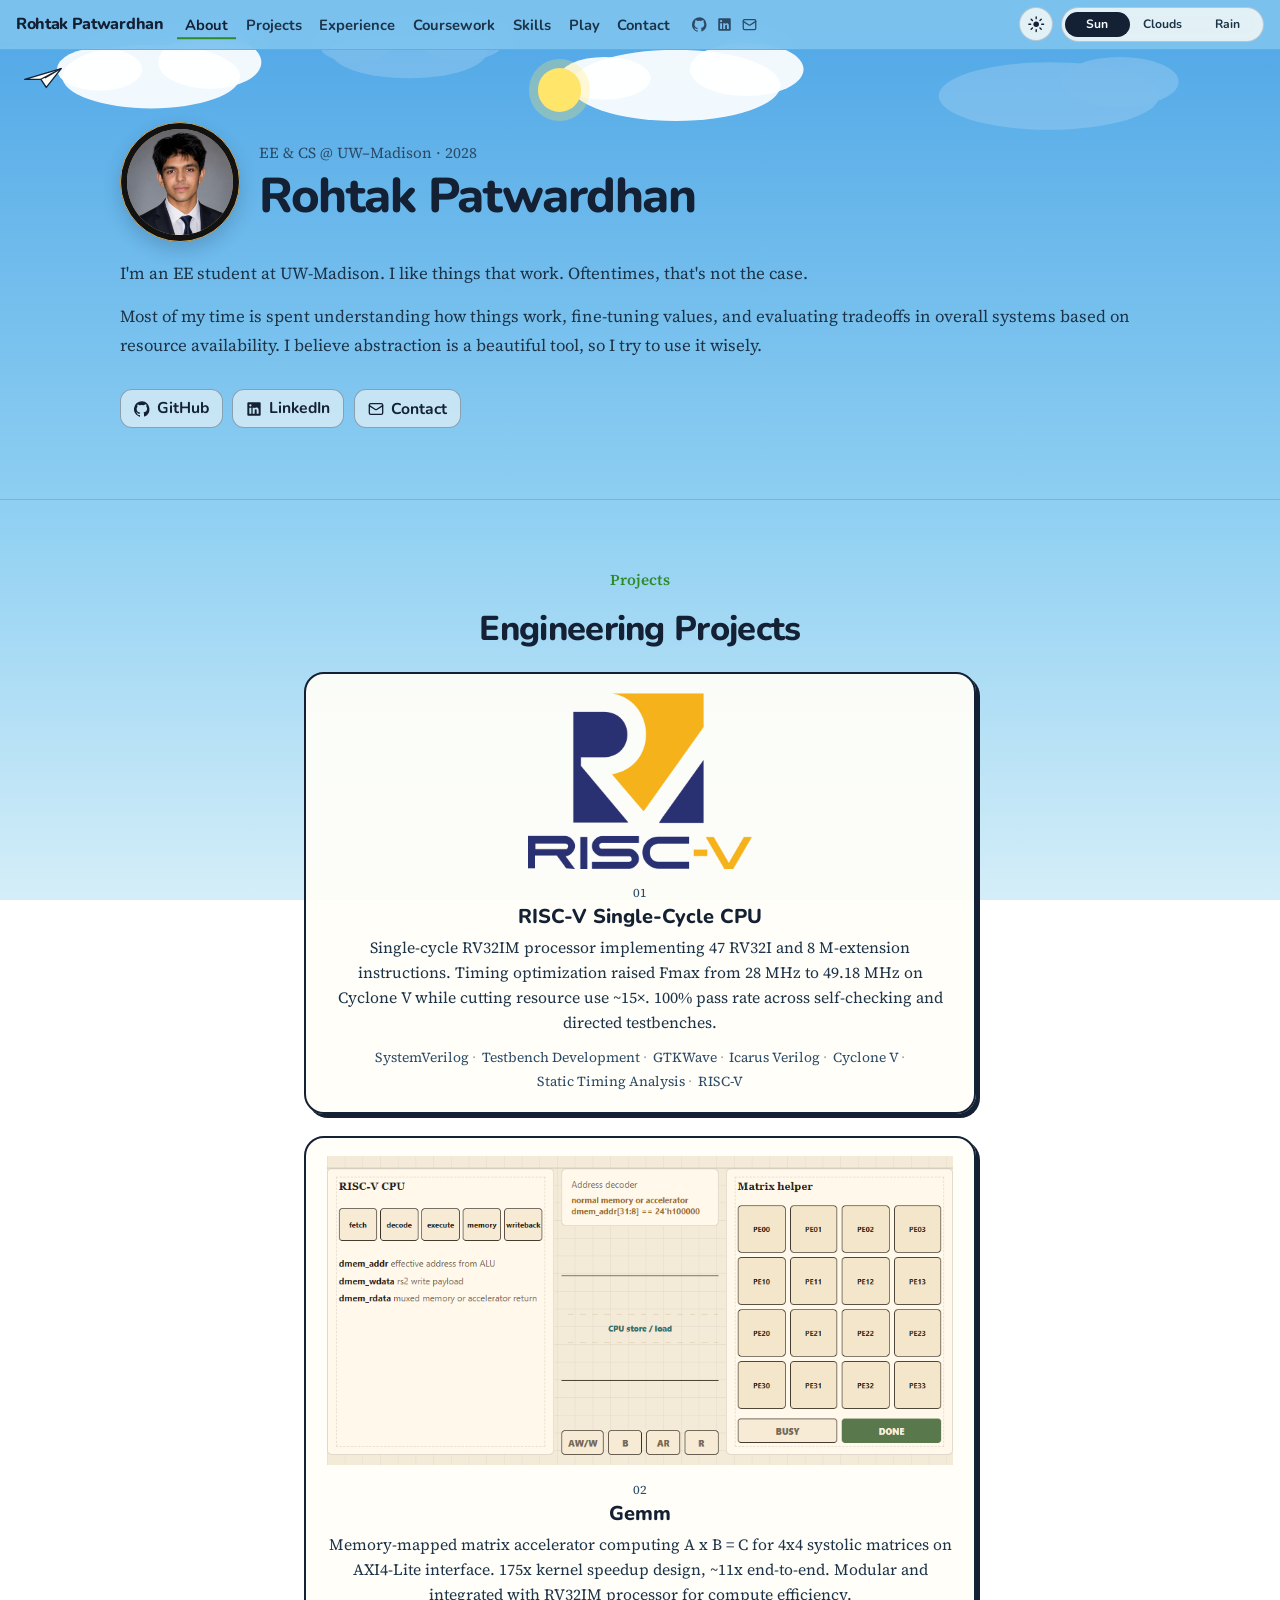
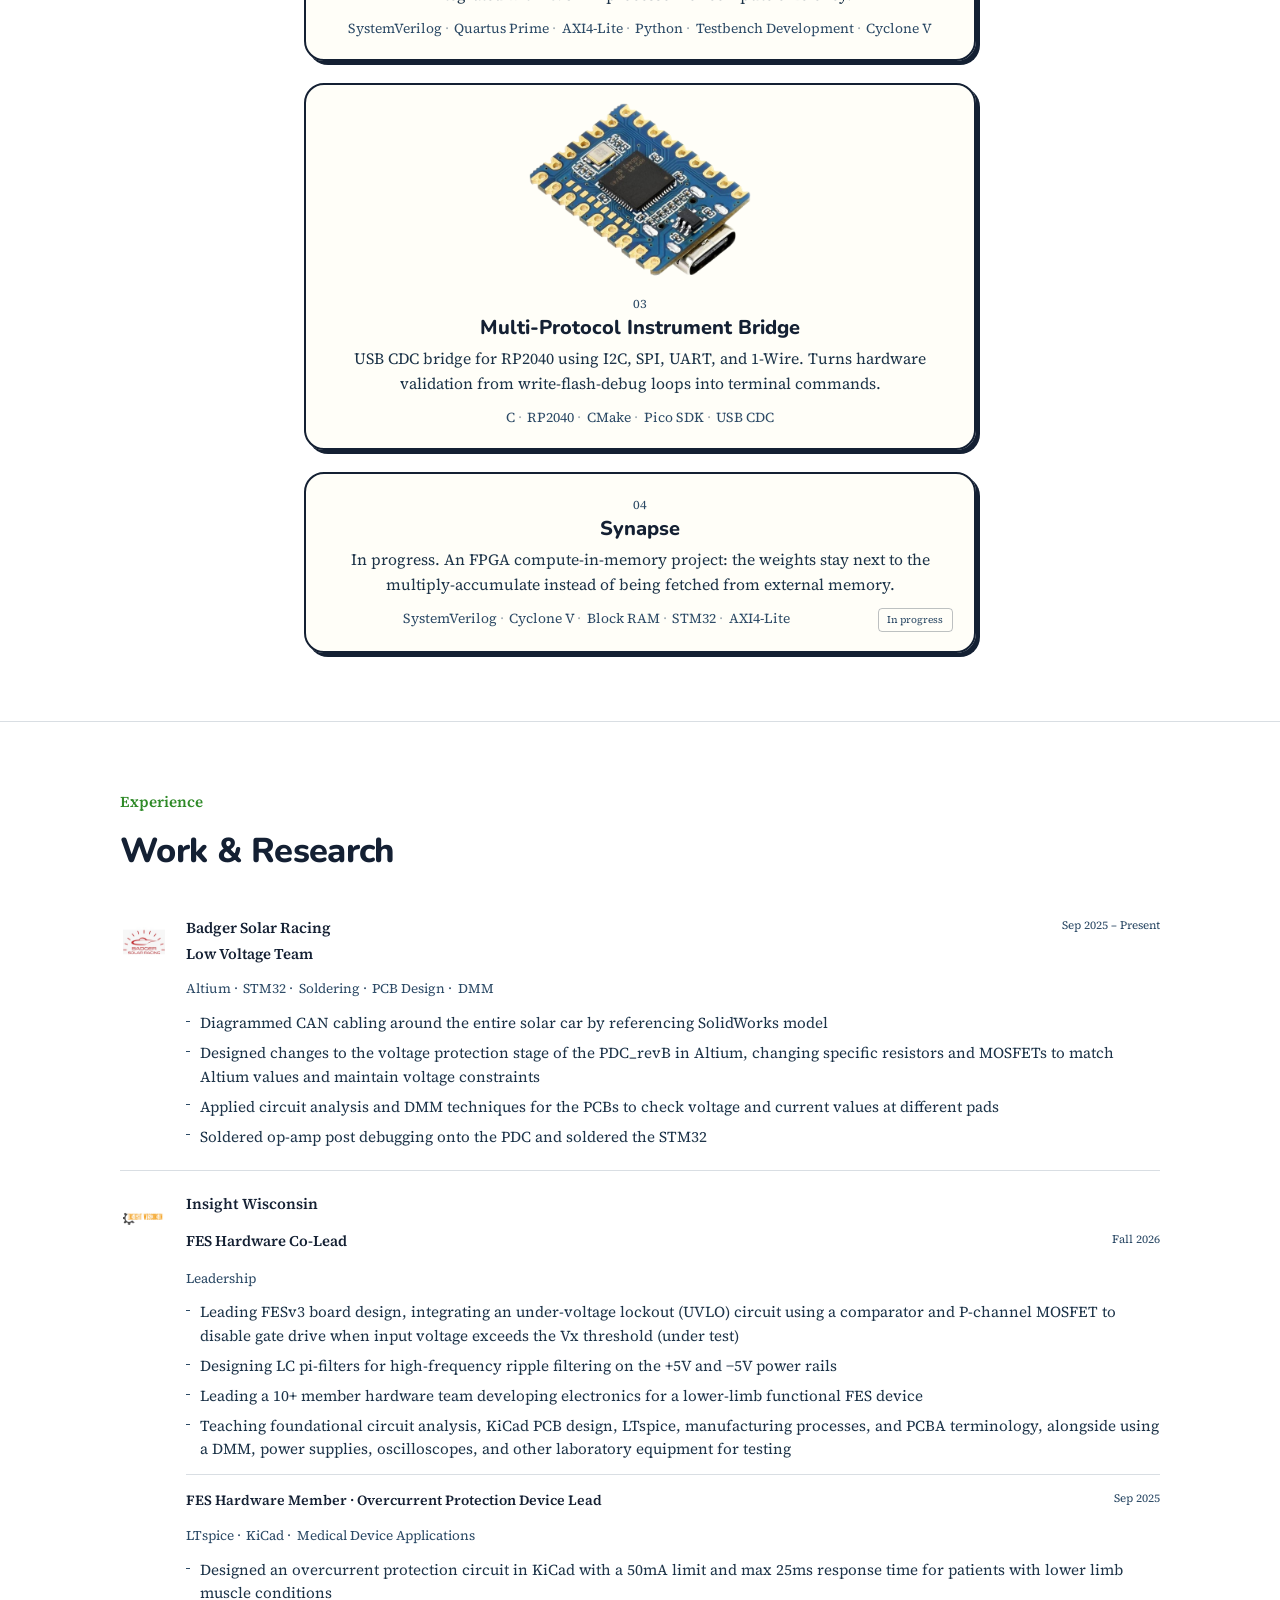
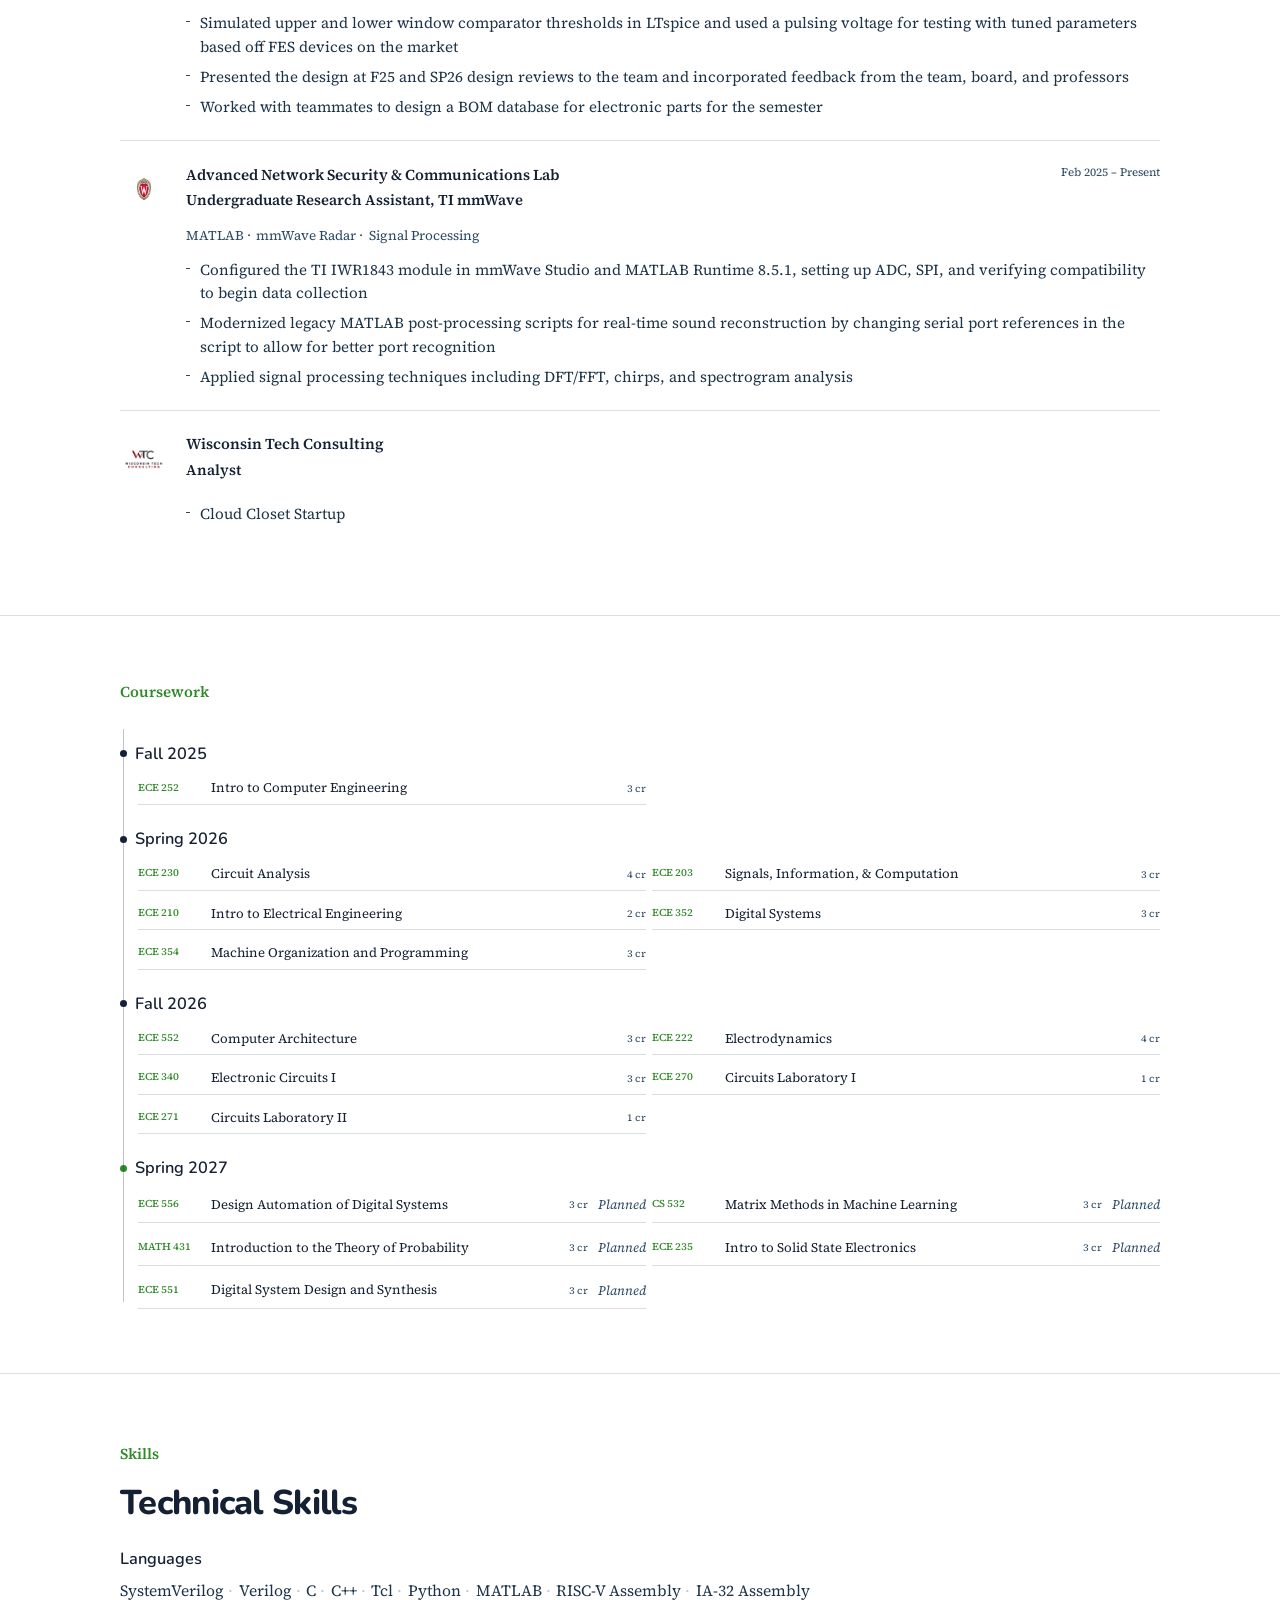
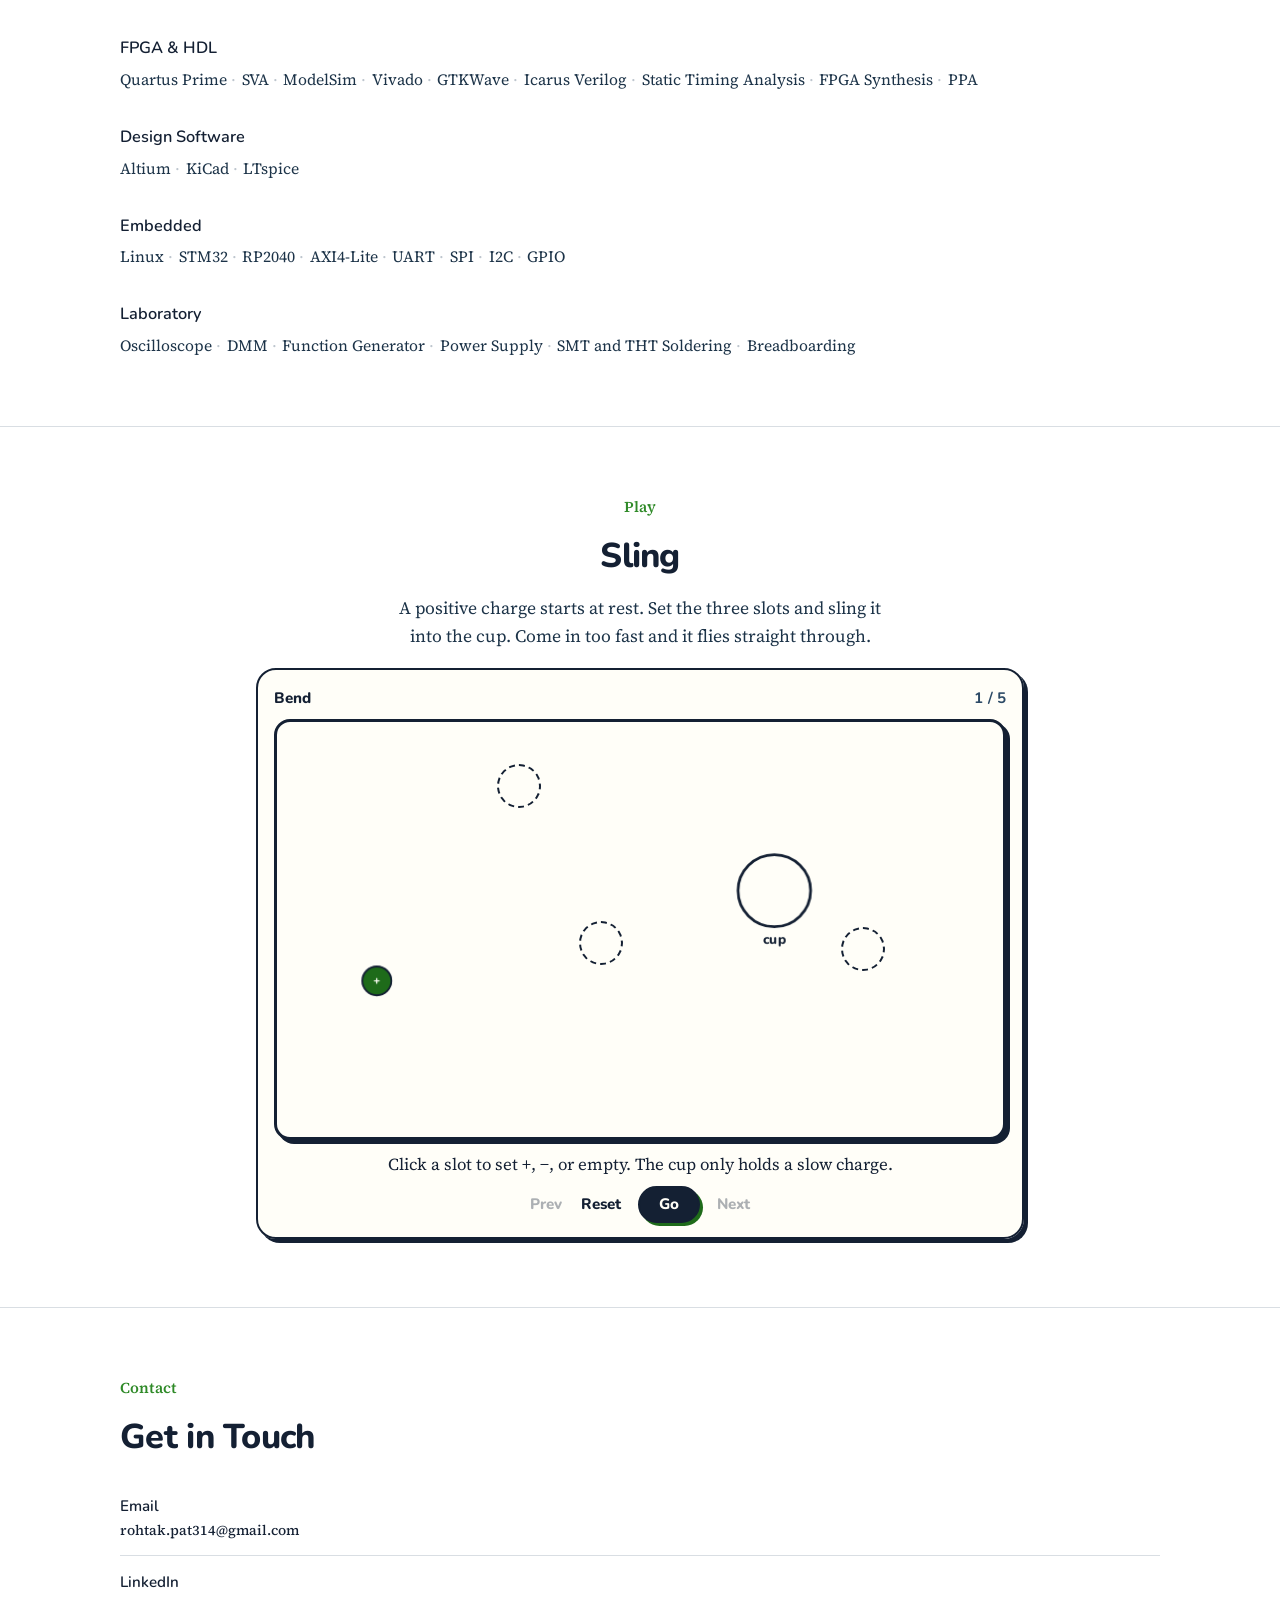
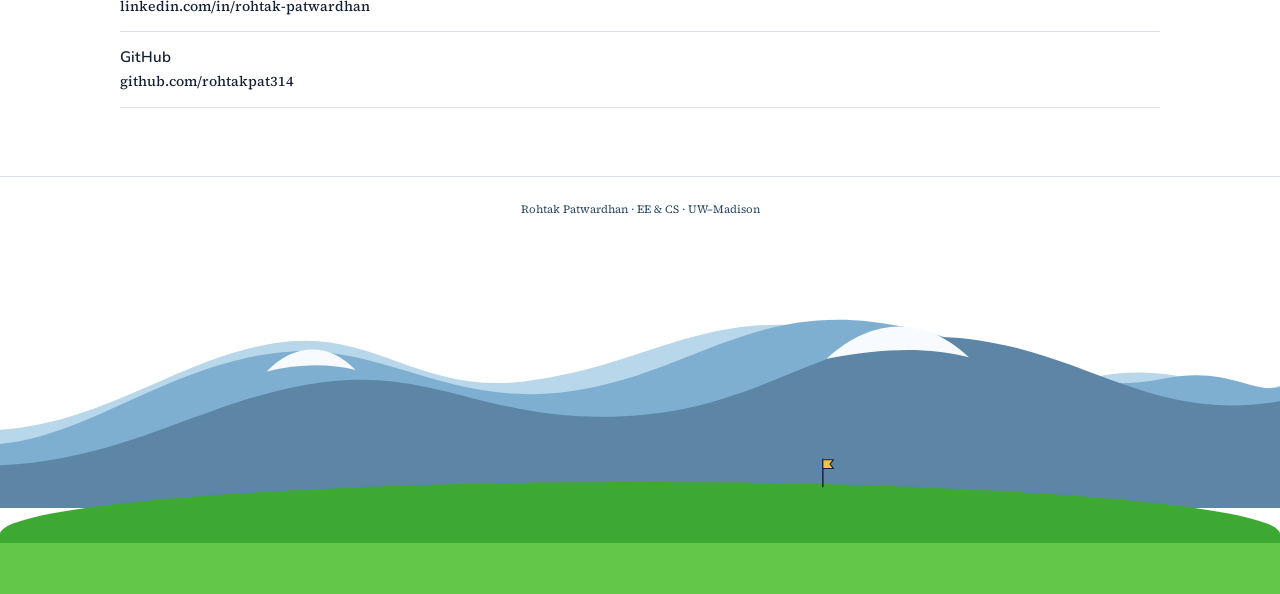
==== commit a6ed5422: "Update Spring 2027 coursework to ECE 556, CS 532, MATH 431, ECE 235, and ECE 551. Co-authored-by: Cu" ====
--- a/index.html
+++ b/index.html
@@ -844,24 +844,32 @@
           <div class="cw-nodes">
             <div class="cw-node">
               <div class="cw-row-top">
-                <span class="cw-code">ECE 330</span>
-                <span class="cw-name">Signals and Systems</span>
+                <span class="cw-code">ECE 556</span>
+                <span class="cw-name">Design Automation of Digital Systems</span>
                 <span class="cw-cred">3 cr</span>
                 <span class="cw-badge">Planned</span>
               </div>
             </div>
             <div class="cw-node">
               <div class="cw-row-top">
-                <span class="cw-code">ECE 370</span>
-                <span class="cw-name">Advanced Laboratory</span>
-                <span class="cw-cred">2 cr</span>
+                <span class="cw-code">CS 532</span>
+                <span class="cw-name">Matrix Methods in Machine Learning</span>
+                <span class="cw-cred">3 cr</span>
                 <span class="cw-badge">Planned</span>
               </div>
             </div>
             <div class="cw-node">
               <div class="cw-row-top">
-                <span class="cw-code">ECE 556</span>
-                <span class="cw-name">Design Automation of Digital Systems</span>
+                <span class="cw-code">MATH 431</span>
+                <span class="cw-name">Introduction to the Theory of Probability</span>
+                <span class="cw-cred">3 cr</span>
+                <span class="cw-badge">Planned</span>
+              </div>
+            </div>
+            <div class="cw-node">
+              <div class="cw-row-top">
+                <span class="cw-code">ECE 235</span>
+                <span class="cw-name">Intro to Solid State Electronics</span>
                 <span class="cw-cred">3 cr</span>
                 <span class="cw-badge">Planned</span>
               </div>
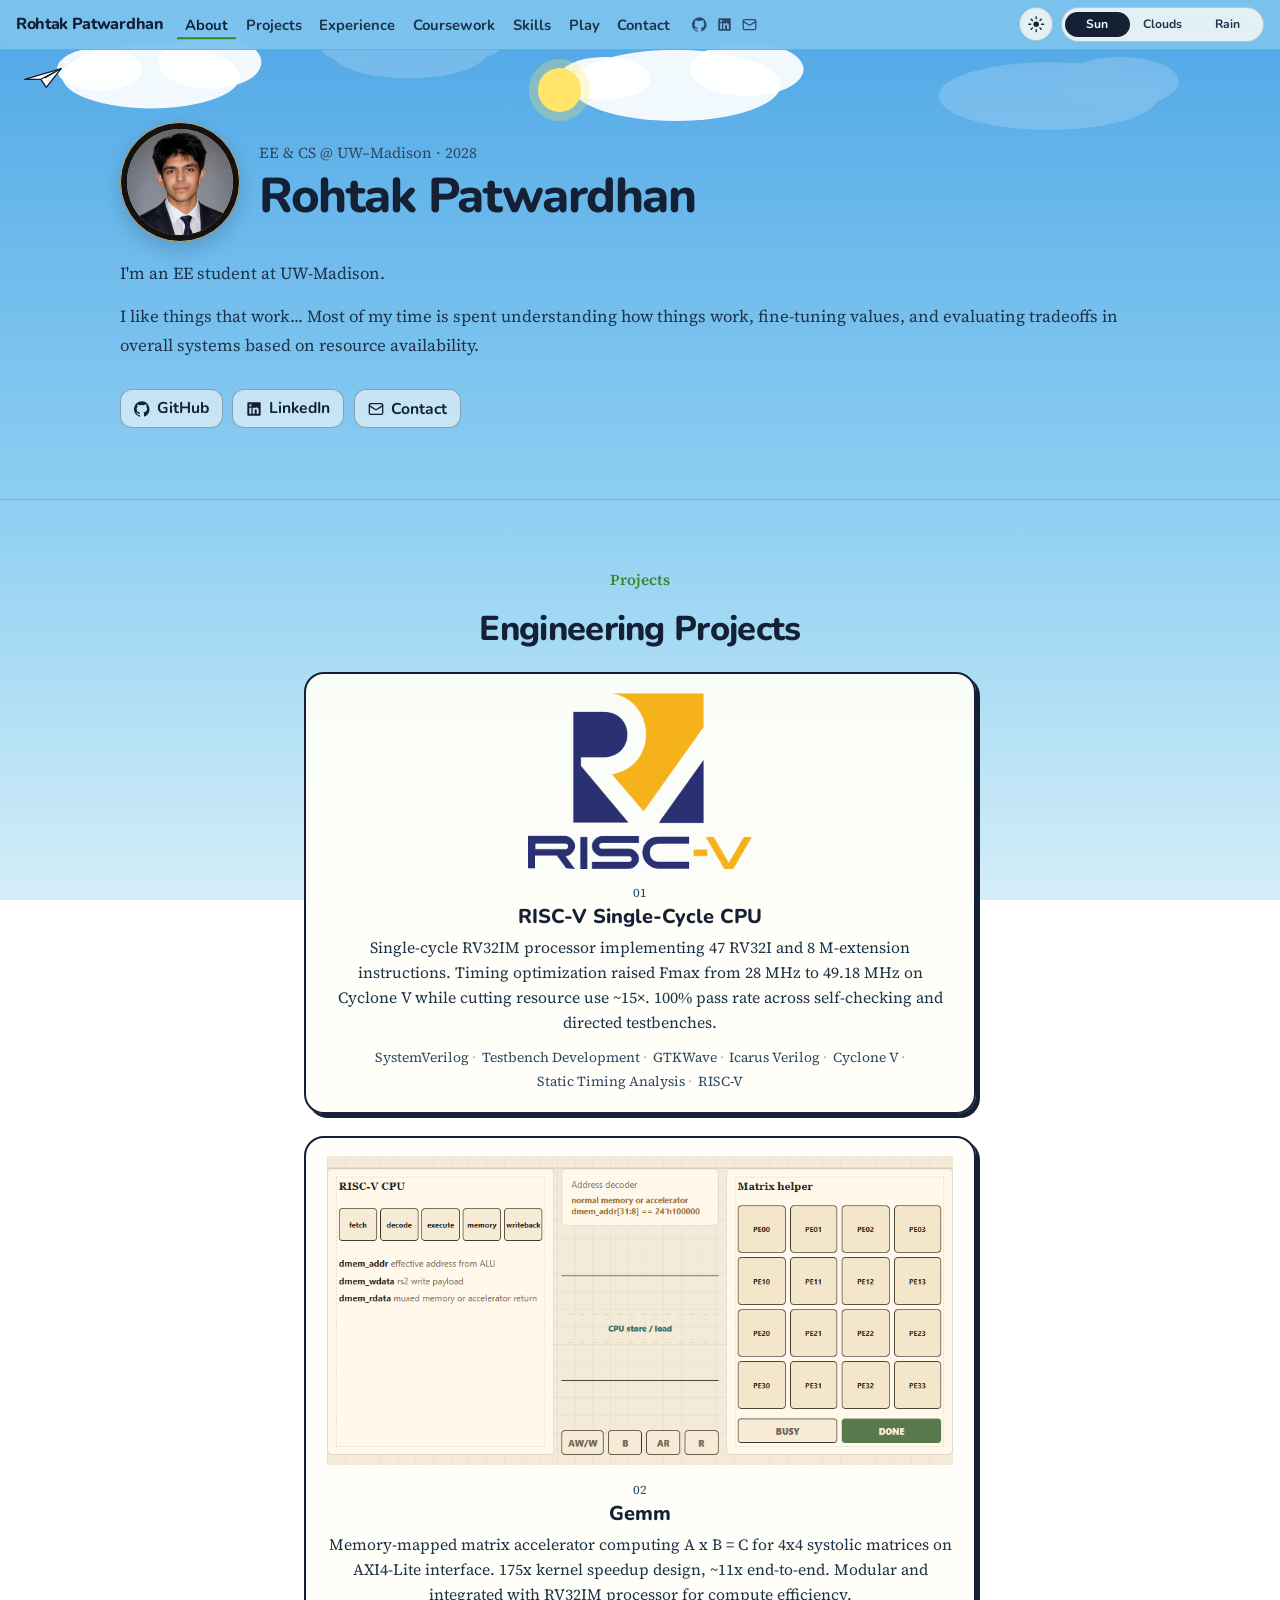
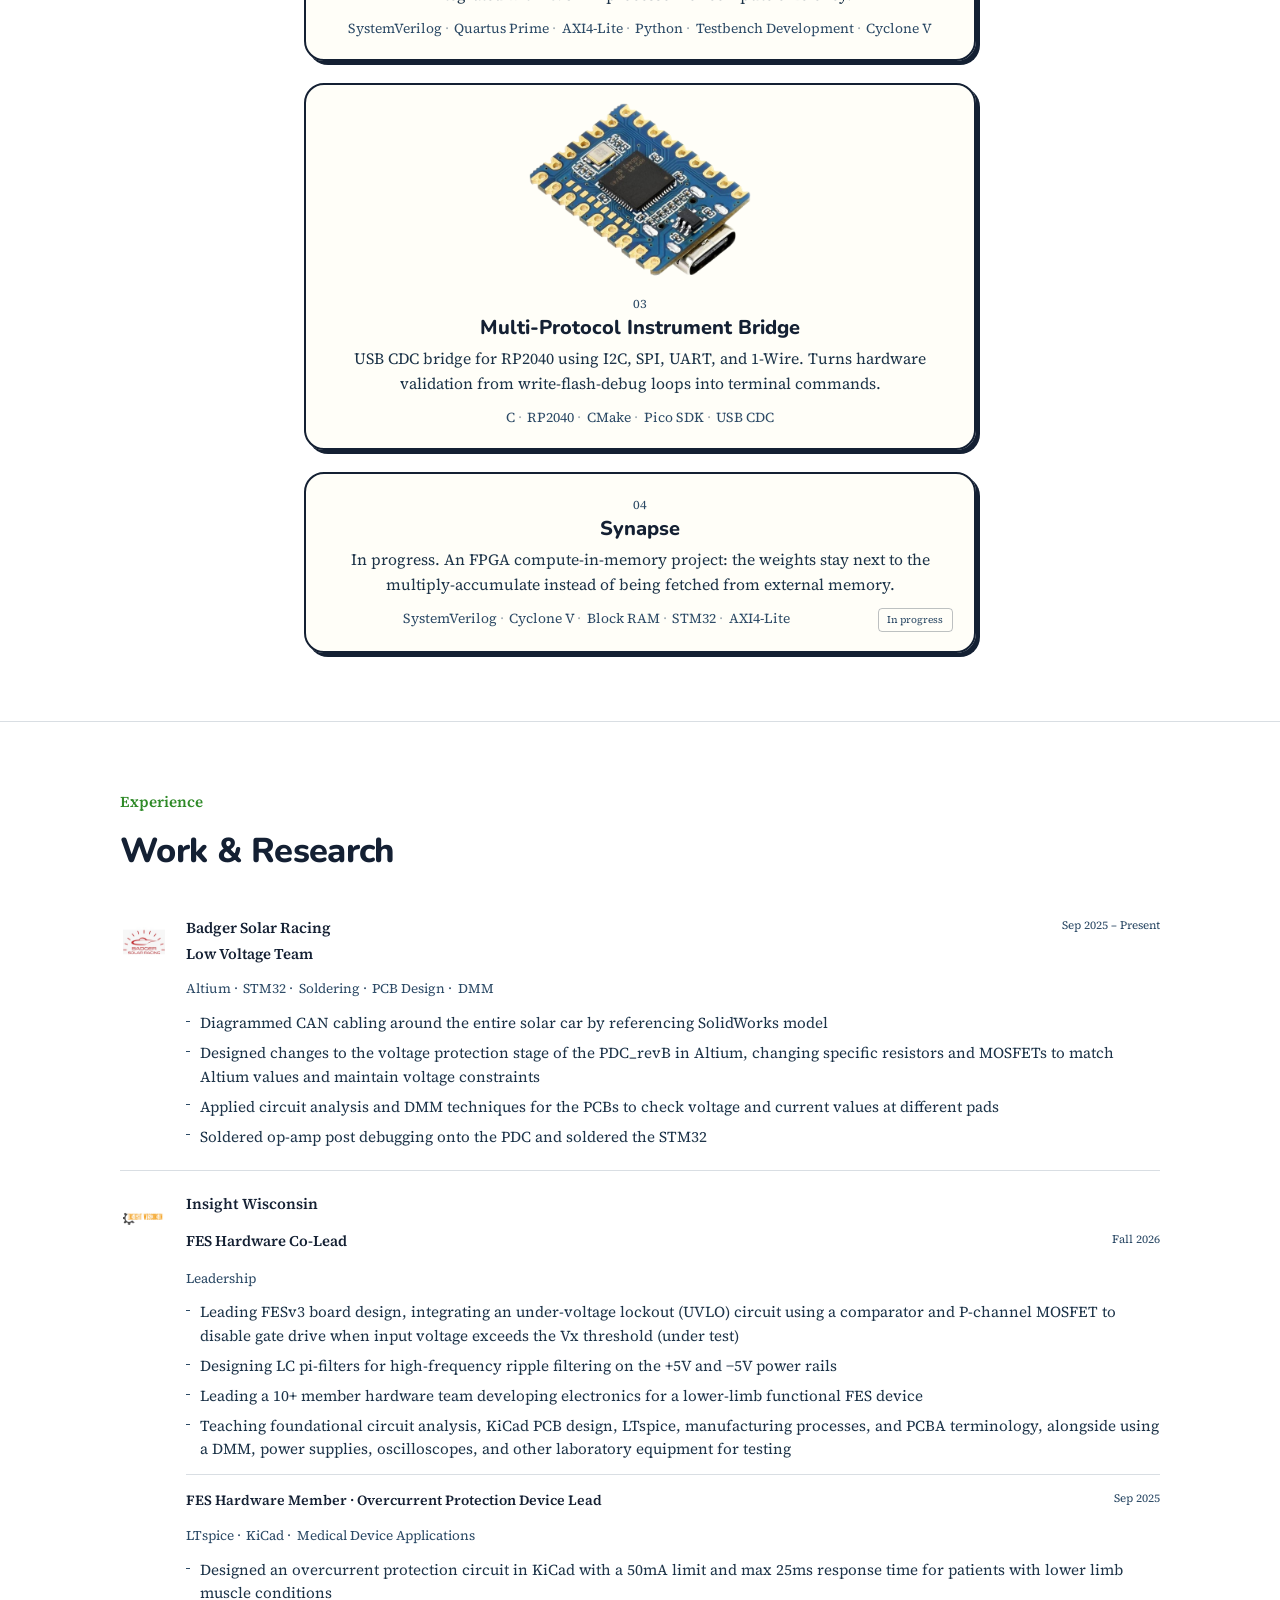
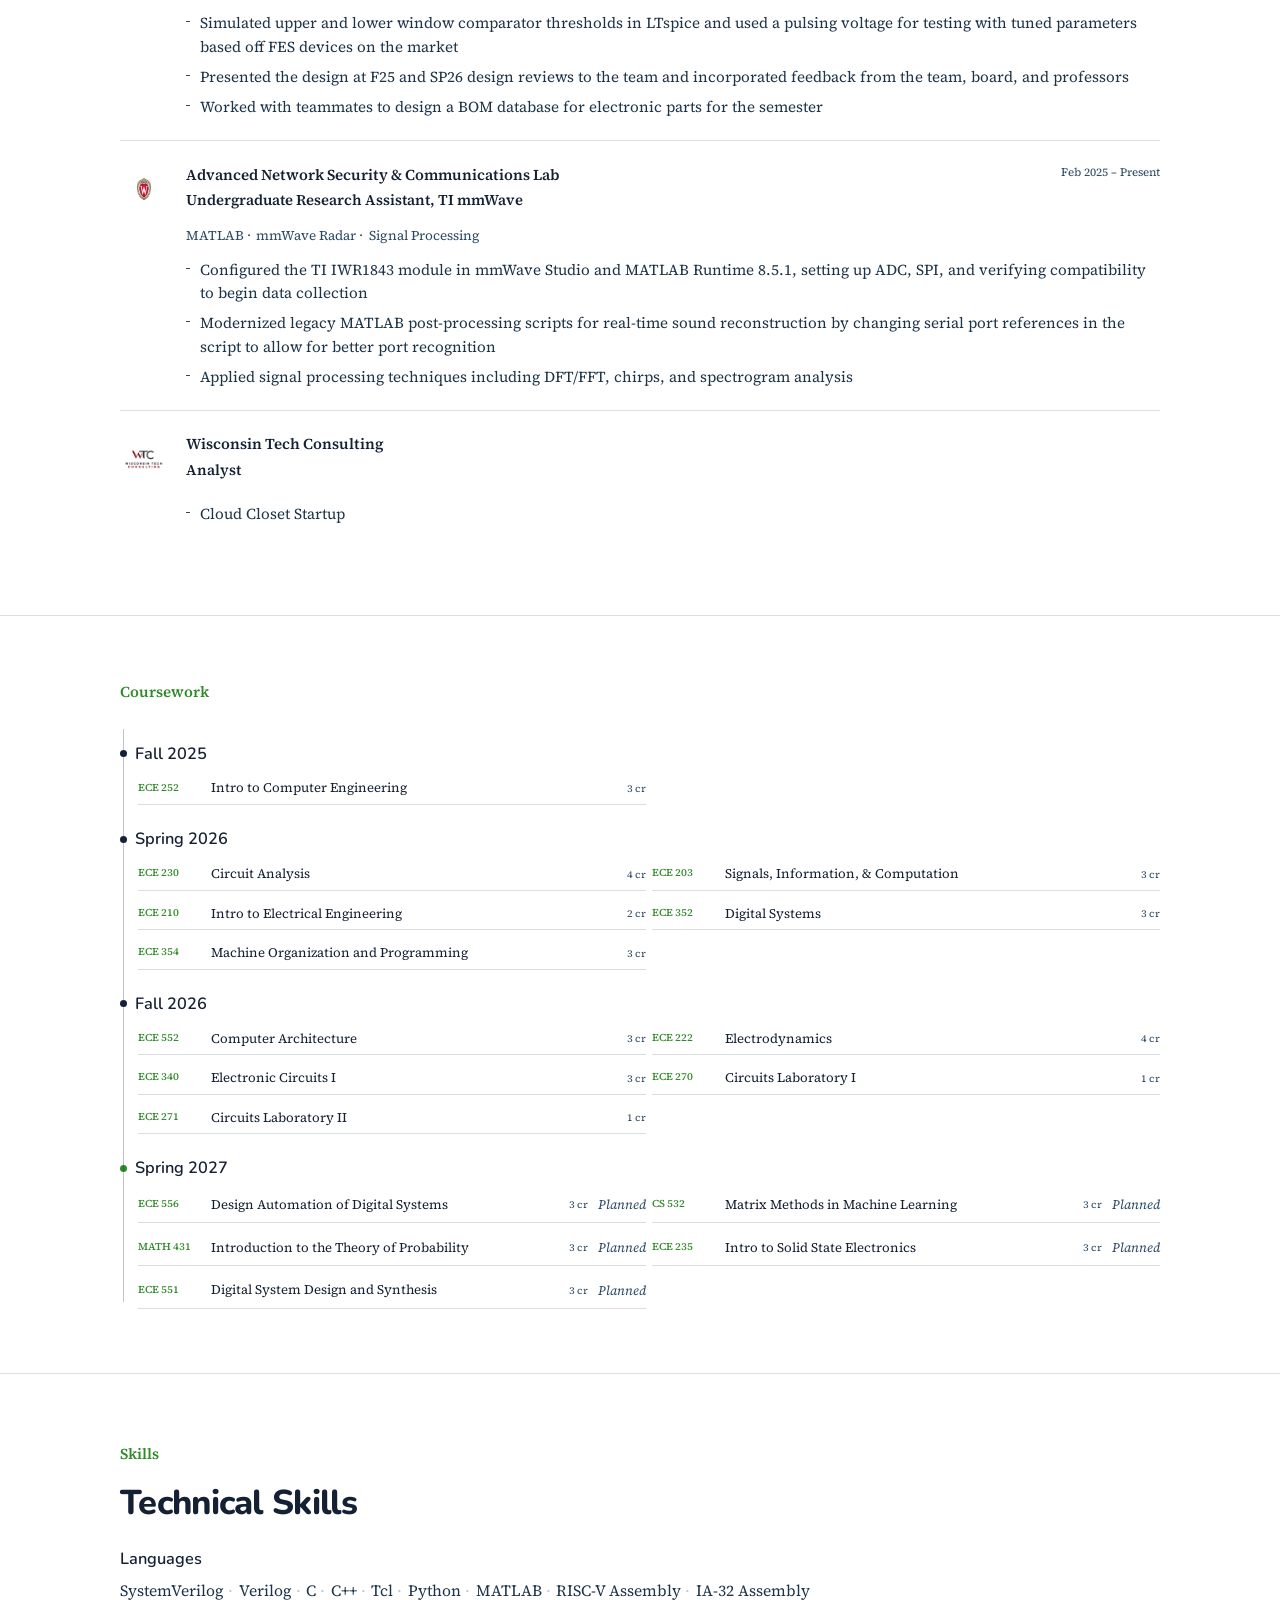
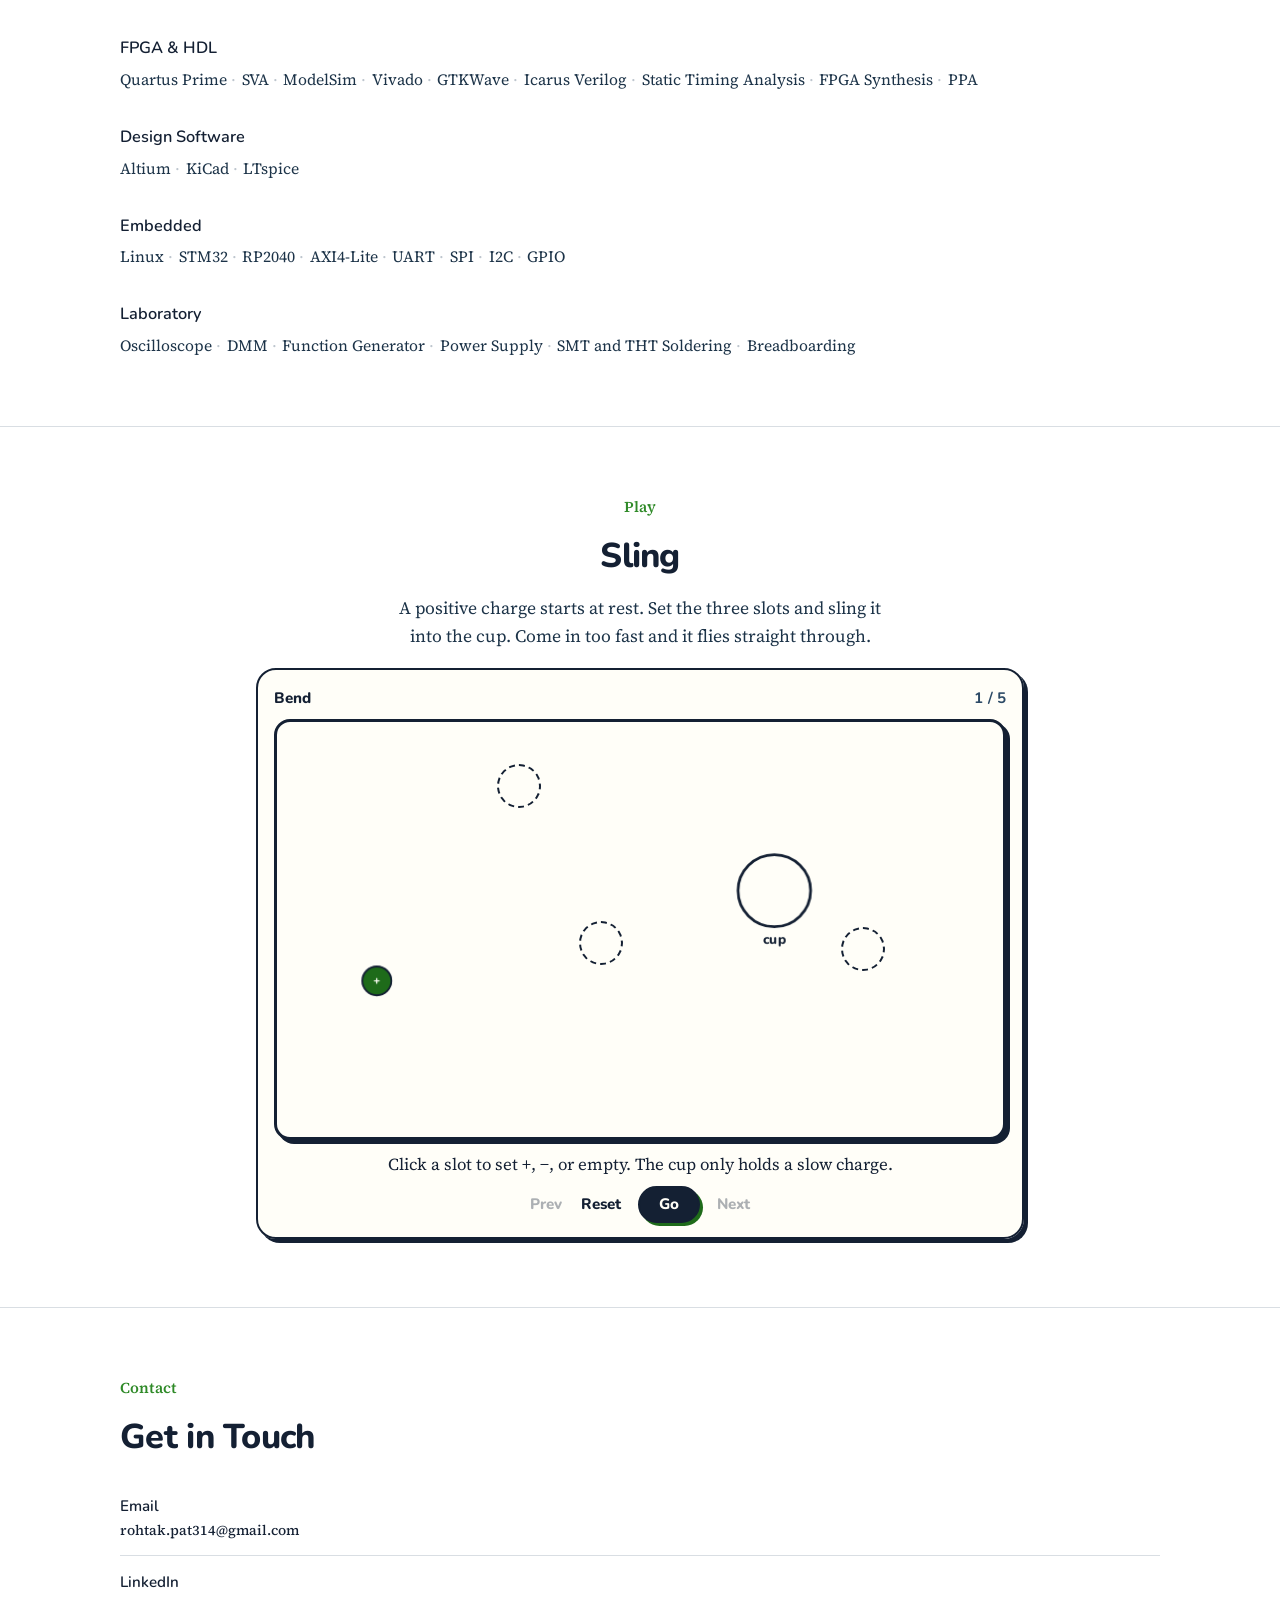
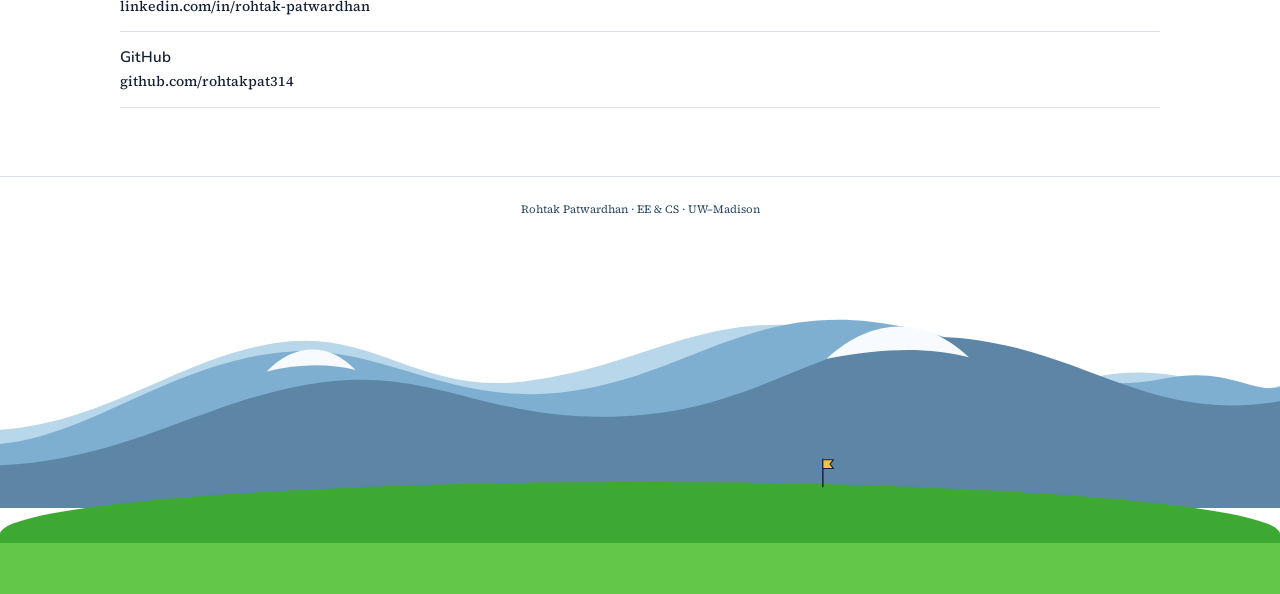
==== commit ac11f836: "Shorten the About bio and lead it with liking things that work. Co-authored-by: Cursor <cursoragent@" ====
--- a/index.html
+++ b/index.html
@@ -545,8 +545,8 @@
         </div>
       </div>
       <div class="hero-bio">
-        <p>I'm an EE student at UW-Madison. I like things that work. Oftentimes, that's not the case.</p>
-        <p>Most of my time is spent understanding how things work, fine-tuning values, and evaluating tradeoffs in overall systems based on resource availability. I believe abstraction is a beautiful tool, so I try to use it wisely.</p>
+        <p>I'm an EE student at UW-Madison.</p>
+        <p>I like things that work... Most of my time is spent understanding how things work, fine-tuning values, and evaluating tradeoffs in overall systems based on resource availability.</p>
       </div>
       <div class="hero-socials">
         <a class="social-btn" href="https://github.com/rohtakpat314" target="_blank" rel="noopener">
